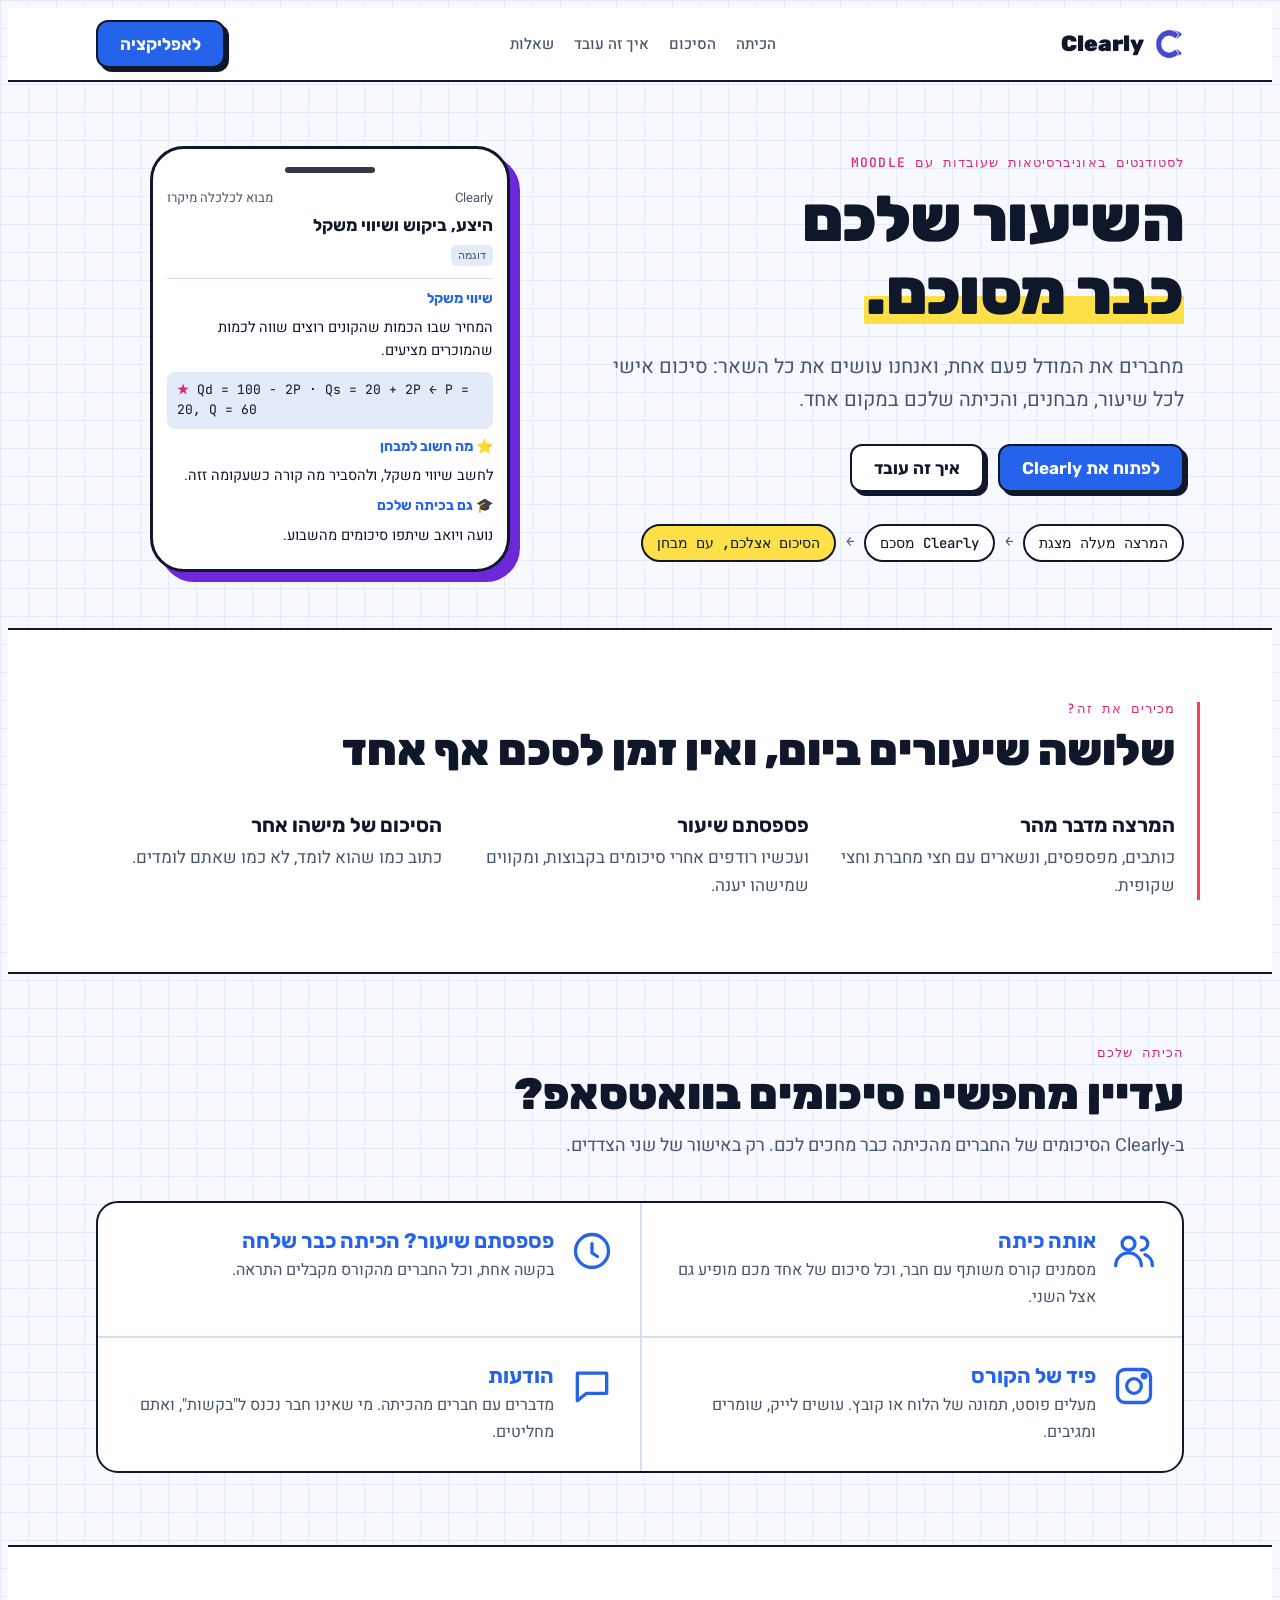
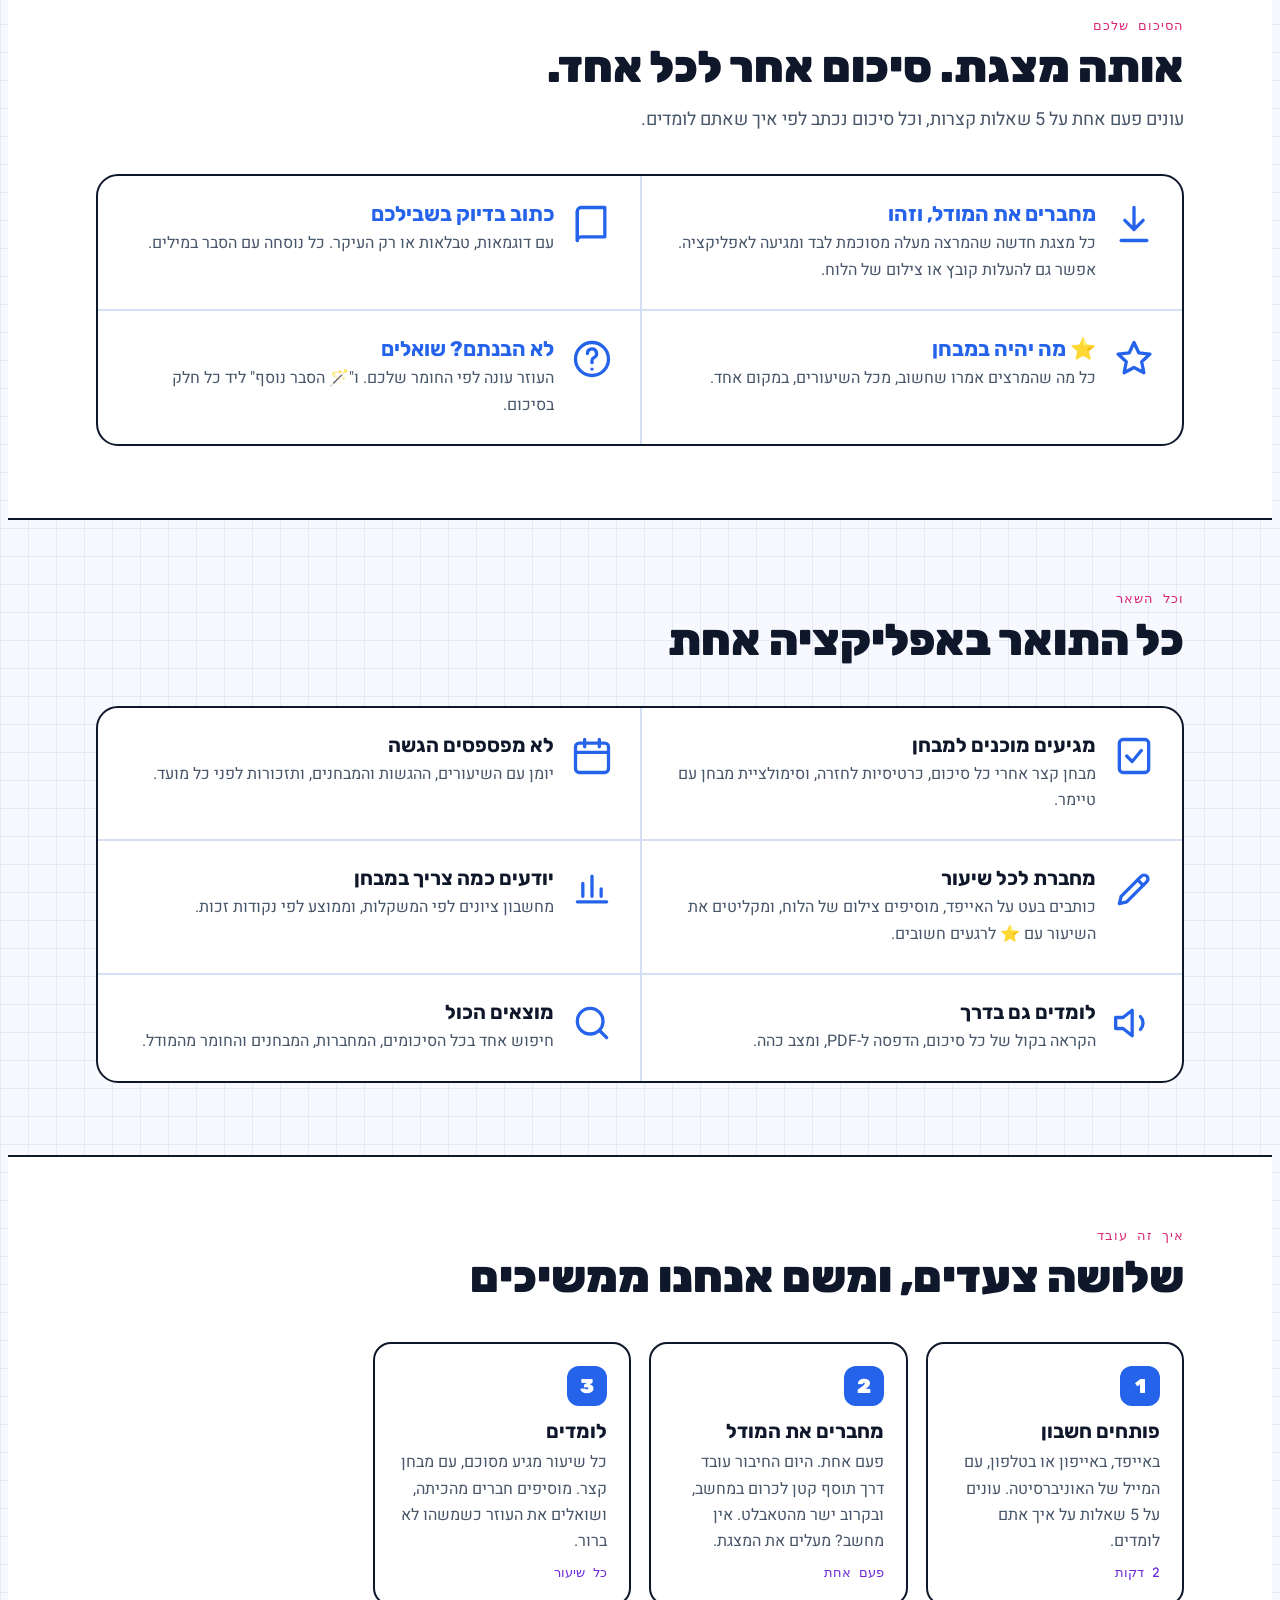
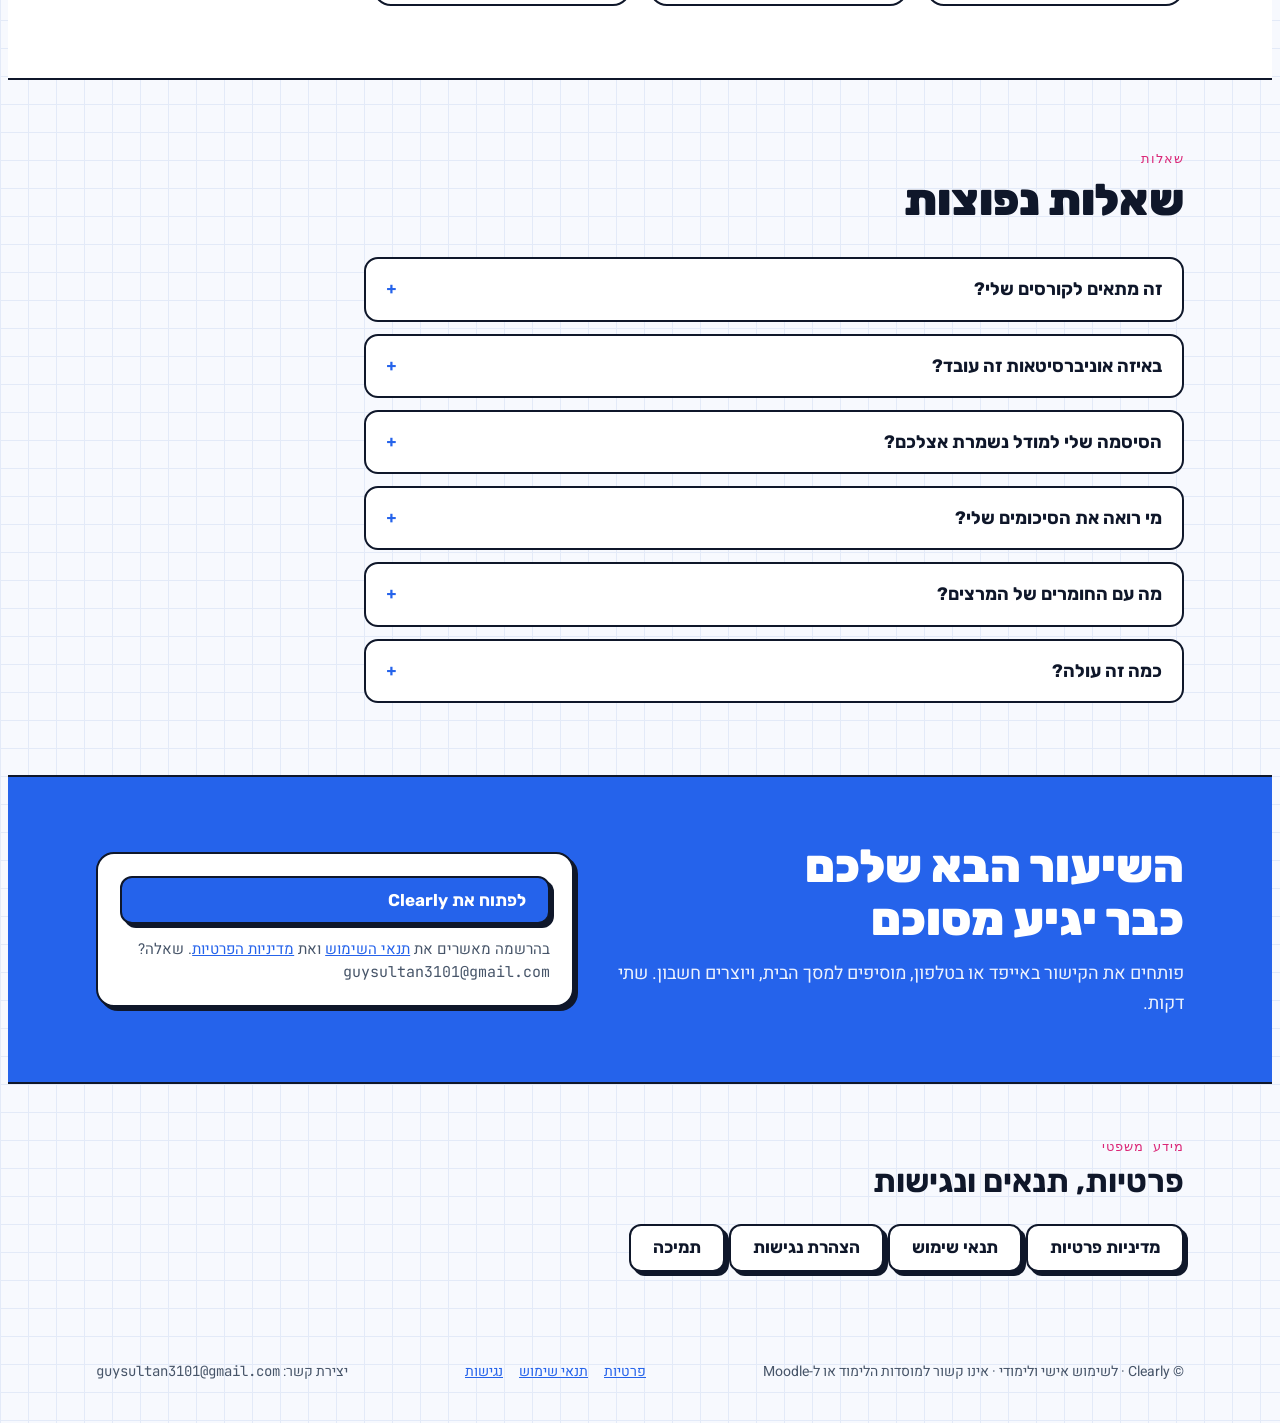
==== index.html @ 2c7444fc "Replace the old logo with the new Clearly mark in the app, welcome page and extension (v40) Co-Autho" ====
<!doctype html>
<html lang="he" dir="rtl">
<head>
  <meta charset="utf-8">
  <meta name="viewport" content="width=device-width, initial-scale=1, viewport-fit=cover">
  <title>Clearly</title>
  <meta name="description" content="סיכום לכל שיעור, דף נוסחאות ומבחן קצר. גרסת בדיקה.">
  <meta name="theme-color" content="#F7F9FE" media="(prefers-color-scheme: light)">
  <meta name="theme-color" content="#0B1120" media="(prefers-color-scheme: dark)">
  <link rel="manifest" href="manifest.webmanifest">
  <link rel="icon" href="favicon.ico" sizes="any">
  <link rel="icon" href="icons/favicon-32.png" type="image/png" sizes="32x32">
  <link rel="apple-touch-icon" href="icons/apple-touch-icon.png">
  <meta name="apple-mobile-web-app-capable" content="yes">
  <meta name="mobile-web-app-capable" content="yes">
  <meta name="apple-mobile-web-app-status-bar-style" content="default">
  <meta name="apple-mobile-web-app-title" content="Clearly">
  <link rel="preconnect" href="https://fonts.googleapis.com">
  <link rel="stylesheet" href="https://fonts.googleapis.com/css2?family=Rubik:wght@500;700;900&family=Heebo:wght@400;500;700&family=JetBrains+Mono:wght@500&display=swap">
  <link rel="stylesheet" href="styles.css">
  <script>
    // מי שנכנס ל-clearlyapp.io בפעם הראשונה (בדפדפן, לא מחובר) רואה קודם את דף ההיכרות.
    // מהאפליקציה המותקנת, אחרי התחברות, או מכפתור "לאפליקציה" (?app=1) – ישר לאפליקציה.
    try {
      var fromLanding = /[?&]app=1/.test(location.search);
      if (fromLanding) localStorage.setItem("clearly-app", "1");
      var installed = matchMedia("(display-mode: standalone)").matches || navigator.standalone;
      var known = localStorage.getItem("clearly-app") || localStorage.getItem("sikumon-auth") || localStorage.getItem("sikumon-prefs");
      if (!installed && !known && !location.hash) location.replace("welcome/");
    } catch (e) { /* בלי גישה לאחסון – נשארים באפליקציה */ }
  </script>
</head>
<body>
  <a class="skip-link" href="#" onclick="event.preventDefault(); document.getElementById('view').focus();">דילוג לתוכן</a>
  <div class="app">
    <aside class="side" aria-label="ניווט ראשי">
      <a class="brand" href="#home">
        <img src="icons/logo-mark.png" alt="" width="32" height="32">
        <span>Clearly</span>
      </a>
      <nav class="tabs" id="tabs"></nav>
      <p class="beta">גרסת בדיקה</p>
    </aside>
    <main id="view" tabindex="-1"></main>
  </div>
  <div class="toast" id="toast" role="status" aria-live="polite" hidden></div>
  <script type="module" src="app.js"></script>
</body>
</html>
---- styles.css ----
/* סיכומון AI – עיצוב: דף מחברת משובץ, כחול/סגול, מרקר צהוב. מותאם לאייפד קודם. */
:root {
  --bg: #F7F9FE; --paper: #FFFFFF; --grid: #E6ECF8; --ink: #0F172A; --ink-soft: #475569;
  --blue: #2563EB; --on-blue: #FFFFFF; --violet: #6D28D9; --marker: #FDE047; --pink: #DB2777;
  --red: #DC2626; --green: #16A34A; --line: #D5DEF2;
  --font-display: "Rubik", "Arial Hebrew", "Segoe UI", sans-serif;
  --font-body: "Heebo", "Arial Hebrew", "Segoe UI", sans-serif;
  --font-mono: "JetBrains Mono", ui-monospace, Consolas, monospace;
  --radius: 18px;
  --tabbar-h: 68px;
  color-scheme: light;
}
@media (prefers-color-scheme: dark) {
  :root {
    --bg: #0B1120; --paper: #121b30; --grid: #17223a; --ink: #E7ECF7; --ink-soft: #A3B0C8;
    --blue: #5B8DEF; --on-blue: #0B1120; --violet: #A78BFA; --marker: #FACC15; --pink: #F472B6;
    --red: #F87171; --green: #4ADE80; --line: #26324d; color-scheme: dark;
  }
}
* { box-sizing: border-box; }
html, body { height: 100%; }
body {
  margin: 0; background-color: var(--bg); color: var(--ink);
  background-image: linear-gradient(var(--grid) 1px, transparent 1px), linear-gradient(90deg, var(--grid) 1px, transparent 1px);
  background-size: 28px 28px; background-attachment: fixed;
  font: 400 17px/1.6 var(--font-body); -webkit-tap-highlight-color: transparent;
}
h1, h2, h3 { font-family: var(--font-display); line-height: 1.2; margin: 0; text-wrap: balance; }
p { margin: 0; }
a { color: var(--blue); }
button { font: inherit; color: inherit; }
:focus-visible { outline: 3px solid var(--blue); outline-offset: 3px; border-radius: 8px; }

/* מבנה: סרגל צד באייפד לרוחב, סרגל תחתון בטלפון/אייפד לאורך */
.app { display: grid; grid-template-columns: 240px 1fr; min-height: 100%; }
.side {
  position: sticky; top: 0; height: 100vh; height: 100dvh; background: var(--paper); border-left: 2px solid var(--ink);
  display: flex; flex-direction: column; gap: 24px;
  padding: calc(20px + env(safe-area-inset-top, 0px)) 16px calc(20px + env(safe-area-inset-bottom, 0px)) 16px;
}
.brand { display: flex; align-items: center; gap: 10px; text-decoration: none; color: var(--ink); font: 900 21px/1 var(--font-display); }
.brand svg, .brand img { width: 32px; height: 32px; }
.tabs { display: grid; gap: 6px; }
.tabs a {
  display: flex; align-items: center; gap: 12px; min-height: 48px; padding: 0 14px; border-radius: 12px;
  color: var(--ink-soft); text-decoration: none; font-weight: 700;
}
.tabs a svg { width: 24px; height: 24px; flex: none; }
.tabs a[aria-current="page"] { background: var(--blue); color: var(--on-blue); }
.tabs a.rec-tab { color: var(--red); }
.tabs a.rec-tab[aria-current="page"] { background: var(--red); color: #fff; }
.beta { margin-top: auto; font: 500 12px/1 var(--font-mono); color: var(--ink-soft); }
main {
  min-width: 0; outline: none;
  padding: calc(28px + env(safe-area-inset-top, 0px)) max(20px, env(safe-area-inset-right, 0px)) 48px max(20px, env(safe-area-inset-left, 0px));
}
.page { max-width: 900px; margin-inline: auto; display: grid; gap: 22px; }

@media (max-width: 820px) {
  .app { grid-template-columns: 1fr; }
  .side {
    position: fixed; inset: auto 0 0 0; height: auto; z-index: 20; border-left: 0; border-top: 2px solid var(--ink);
    padding: 6px max(8px, env(safe-area-inset-right, 0px)) calc(6px + env(safe-area-inset-bottom, 0px)) max(8px, env(safe-area-inset-left, 0px));
    flex-direction: row; gap: 0;
  }
  .brand, .beta { display: none; }
  .tabs { grid-auto-flow: column; grid-auto-columns: 1fr; width: 100%; gap: 2px; }
  .tabs a { flex-direction: column; justify-content: center; gap: 2px; min-height: 54px; padding: 4px; font-size: 12px; }
  main { padding-bottom: calc(var(--tabbar-h) + 32px + env(safe-area-inset-bottom, 0px)); }
}

/* רכיבים */
.card { background: var(--paper); border: 2px solid var(--ink); border-radius: var(--radius); padding: 22px; min-width: 0; }
.soft { background: var(--paper); border: 1.5px solid var(--line); border-radius: var(--radius); padding: 18px; min-width: 0; }
.eyebrow { font: 500 13px/1 var(--font-mono); letter-spacing: .06em; color: var(--pink); }
.muted { color: var(--ink-soft); }
.small { font-size: 14px; }
.row { display: flex; gap: 12px; flex-wrap: wrap; align-items: center; }
.grid2 { display: grid; grid-template-columns: repeat(2, minmax(0, 1fr)); gap: 16px; }
.grid3 { display: grid; grid-template-columns: repeat(3, minmax(0, 1fr)); gap: 16px; }
@media (max-width: 700px) { .grid2, .grid3 { grid-template-columns: 1fr; } }
.btn {
  display: inline-flex; align-items: center; justify-content: center; gap: 8px; min-height: 50px; padding: 0 22px;
  border: 2px solid var(--ink); border-radius: 14px; background: var(--blue); color: var(--on-blue);
  font: 700 17px/1 var(--font-display); cursor: pointer; text-decoration: none;
  box-shadow: 3px 3px 0 var(--ink); transition: transform .15s ease, box-shadow .15s ease;
}
.btn:active { transform: translate(2px, 2px); box-shadow: 1px 1px 0 var(--ink); }
.btn.ghost { background: var(--paper); color: var(--ink); }
.btn.danger { background: var(--red); color: #fff; }
.btn:disabled { opacity: .5; cursor: not-allowed; }
.btn svg { width: 20px; height: 20px; }
.chip { display: inline-flex; align-items: center; gap: 6px; padding: 4px 10px; border-radius: 999px; background: var(--grid); font: 500 13px/1.2 var(--font-mono); color: var(--ink-soft); }
.chip.demo { background: var(--marker); color: #0F172A; }
.chip.ok { background: color-mix(in srgb, var(--green) 18%, transparent); color: var(--green); }
.chip.warn { background: color-mix(in srgb, var(--red) 15%, transparent); color: var(--red); }
.mark { background: linear-gradient(transparent 55%, var(--marker) 55%, var(--marker) 92%, transparent 92%); color: inherit; }
.list { display: grid; gap: 10px; }
.item { display: flex; align-items: center; justify-content: space-between; gap: 12px; padding: 14px 16px; background: var(--paper); border: 1.5px solid var(--line); border-radius: 14px; text-decoration: none; color: var(--ink); min-height: 56px; }
.item:hover { border-color: var(--blue); }
.item .t { font-weight: 700; }

/* הקלטה */
.rec-stage { display: grid; justify-items: center; gap: 18px; text-align: center; padding-block: 12px; }
.clock { font: 500 clamp(44px, 9vw, 72px)/1 var(--font-mono); font-variant-numeric: tabular-nums; letter-spacing: .02em; }
.rec-btn {
  width: 148px; height: 148px; border-radius: 50%; border: 3px solid var(--ink); background: var(--red); color: #fff;
  display: grid; place-items: center; cursor: pointer; box-shadow: 5px 5px 0 var(--ink); font: 700 18px/1.2 var(--font-display);
}
.rec-btn.on { background: var(--paper); color: var(--red); animation: pulse 1.6s ease-in-out infinite; }
.rec-btn svg { width: 46px; height: 46px; }
@keyframes pulse { 0%,100% { box-shadow: 5px 5px 0 var(--ink), 0 0 0 0 color-mix(in srgb, var(--red) 45%, transparent); } 50% { box-shadow: 5px 5px 0 var(--ink), 0 0 0 16px transparent; } }
.meter { width: min(420px, 100%); height: 14px; border-radius: 999px; background: var(--grid); border: 1.5px solid var(--line); overflow: hidden; }
.meter i { display: block; height: 100%; width: 0; background: var(--green); transition: width .08s linear; }
.stats { display: grid; grid-template-columns: repeat(4, minmax(0, 1fr)); gap: 10px; width: 100%; }
@media (max-width: 560px) { .stats { grid-template-columns: repeat(2, minmax(0, 1fr)); } }
.stat { background: var(--paper); border: 1.5px solid var(--line); border-radius: 12px; padding: 10px; text-align: center; }
.stat b { display: block; font: 700 20px/1.2 var(--font-mono); font-variant-numeric: tabular-nums; direction: ltr; unicode-bidi: isolate; }
.clock { direction: ltr; unicode-bidi: isolate; }
.app.bare .side { display: none; }
.app.bare { grid-template-columns: 1fr; }
.stat span { font-size: 13px; color: var(--ink-soft); }
.notice { border-right: 4px solid var(--marker); background: var(--paper); padding: 12px 14px; border-radius: 10px; font-size: 15px; }
.notice.alert { border-right-color: var(--red); }
select, textarea,
input:not([type]), input[type="text"], input[type="email"], input[type="password"], input[type="search"],
input[type="url"], input[type="tel"], input[type="number"], input[type="date"], input[type="time"] {
  width: 100%; min-height: 48px; border: 2px solid var(--line); border-radius: 12px; padding: 10px 12px;
  background: var(--paper); color: var(--ink); font: 400 17px var(--font-body);
}
select:focus, input:focus, textarea:focus { border-color: var(--blue); outline: none; }
select:focus-visible, input:focus-visible, textarea:focus-visible { box-shadow: 0 0 0 3px color-mix(in srgb, var(--blue) 45%, transparent); }
label.field { display: grid; gap: 6px; font-weight: 700; }
audio { width: 100%; }

/* שאלון / מבחן */
.options { display: grid; gap: 10px; }
.opt {
  display: flex; gap: 12px; align-items: center; min-height: 54px; padding: 12px 16px; text-align: right; width: 100%;
  border: 2px solid var(--line); border-radius: 14px; background: var(--paper); cursor: pointer; font-size: 17px;
}
.opt[aria-pressed="true"] { border-color: var(--blue); background: color-mix(in srgb, var(--blue) 10%, var(--paper)); }
.opt.correct { border-color: var(--green); background: color-mix(in srgb, var(--green) 12%, var(--paper)); }
.opt.wrong { border-color: var(--red); background: color-mix(in srgb, var(--red) 10%, var(--paper)); }
.progress { height: 8px; background: var(--grid); border-radius: 999px; overflow: hidden; }
.progress i { display: block; height: 100%; background: var(--blue); }

/* סיכום */
.summary h2 { font-size: 22px; margin-top: 8px; }
.summary h3 { font-size: 18px; margin-top: 6px; }
.summary ol, .summary ul { margin: 0; padding-inline-start: 22px; display: grid; gap: 6px; }
.summary table { border-collapse: collapse; width: 100%; font-size: 15px; }
.summary th, .summary td { border: 1.5px solid var(--line); padding: 8px 10px; text-align: right; vertical-align: top; }
.tablewrap { overflow-x: auto; }
.formula { font-family: var(--font-mono); direction: ltr; text-align: left; background: var(--grid); padding: 10px 12px; border-radius: 10px; font-size: 15px; }
.star { color: var(--pink); }

.toast {
  position: fixed; inset-inline: 16px; bottom: calc(var(--tabbar-h) + 20px + env(safe-area-inset-bottom, 0px)); z-index: 50;
  margin-inline: auto; max-width: 480px; background: var(--ink); color: var(--bg); padding: 14px 18px; border-radius: 14px; font-weight: 500; text-align: center;
}
@media (min-width: 821px) { .toast { bottom: 24px; } }
@media (prefers-reduced-motion: reduce) { * { animation: none !important; transition: none !important; } }

/* תוספות: שורת שמירה, טיפים, צעדי בדיקה, התקנה, משוב */
.saved-line { font-weight: 700; color: var(--green); min-height: 1.6em; }
.tips, .steps { margin: 8px 0 0; padding-inline-start: 22px; display: grid; gap: 6px; }
.steps { margin-top: 10px; }
.install { display: flex; gap: 12px; align-items: flex-start; justify-content: space-between; }
button.link { background: none; border: 0; padding: 4px 8px; color: var(--blue); font-weight: 700; cursor: pointer; flex: none; min-height: 44px; }
fieldset.fs { margin: 0; display: grid; gap: 10px; }
fieldset.fs legend { float: right; width: 100%; font: 700 18px/1.3 var(--font-display); padding: 0; margin-bottom: 4px; }
a, button, .opt, .item { touch-action: manipulation; }
.btn:hover { filter: brightness(1.06); }
.opt:hover { border-color: var(--blue); }
select { background-color: var(--paper); color: var(--ink); }
details summary { cursor: pointer; min-height: 44px; display: flex; align-items: center; gap: 8px; }
bdi { unicode-bidi: isolate; }

/* ---------- מחברות ---------- */
.folders { display: grid; grid-template-columns: repeat(auto-fill, minmax(190px, 1fr)); gap: 14px; }
.folder {
  position: relative; display: grid; gap: 6px; align-content: start; min-height: 132px; padding: 18px 16px 16px;
  background: var(--paper); border: 2px solid var(--ink); border-radius: 6px 16px 16px 16px; color: var(--ink); text-decoration: none;
  box-shadow: 3px 3px 0 var(--fc, var(--ink)); cursor: pointer; text-align: right; font: inherit;
}
.folder::before { content: ""; position: absolute; top: -2px; right: -2px; width: 46%; height: 10px; background: var(--fc, var(--line)); border-radius: 6px 6px 0 0; transform: translateY(-8px); border: 2px solid var(--ink); border-bottom: 0; }
.folder svg { width: 30px; height: 30px; color: var(--fc, var(--ink-soft)); }
.folder b { font: 700 18px/1.25 var(--font-display); overflow-wrap: anywhere; }
.folder.add { border-style: dashed; box-shadow: none; color: var(--ink-soft); place-content: center; justify-items: center; }
.folder:hover { transform: translate(-1px, -1px); }
.chips { display: flex; gap: 6px; flex-wrap: wrap; justify-content: flex-end; }
.chip svg { width: 14px; height: 14px; }

/* דף שיעור */
.lesson-head { display: grid; gap: 4px; }
.title-input { border: 0 !important; border-bottom: 2px dashed var(--line) !important; border-radius: 0 !important; padding: 4px 0 !important; font: 900 clamp(24px, 4vw, 32px)/1.2 var(--font-display) !important; background: transparent !important; }
.title-input:focus { border-bottom-color: var(--blue) !important; }
.seg { display: inline-flex; border: 2px solid var(--ink); border-radius: 14px; overflow: hidden; background: var(--paper); }
.seg button { display: inline-flex; align-items: center; gap: 6px; min-height: 44px; padding: 0 14px; border: 0; background: none; cursor: pointer; font-weight: 700; }
.seg button svg { width: 18px; height: 18px; }
.seg button[aria-selected="true"] { background: var(--ink); color: var(--bg); }
.small-btn { min-height: 44px; padding: 0 14px; font-size: 15px; box-shadow: 2px 2px 0 var(--ink); }
.btn.live { background: var(--red); color: #fff; animation: pulse 1.6s ease-in-out infinite; }

.toolbar {
  position: sticky; top: calc(8px + env(safe-area-inset-top, 0px)); z-index: 15; display: flex; flex-wrap: wrap; gap: 6px; justify-content: center;
  padding: 6px; margin-bottom: 14px; background: var(--paper); border: 2px solid var(--ink); border-radius: 16px; box-shadow: 3px 3px 0 var(--ink);
}
.tgroup { display: flex; gap: 2px; align-items: center; padding: 0 4px; }
.tgroup + .tgroup { border-inline-start: 1.5px solid var(--line); }
.tool { width: 44px; height: 44px; display: grid; place-items: center; border: 0; border-radius: 10px; background: none; cursor: pointer; color: var(--ink); }
.tool svg { width: 22px; height: 22px; }
.tool[aria-pressed="true"] { background: var(--blue); color: var(--on-blue); }
.tool:disabled { opacity: .3; cursor: default; }
.tool.swatch i { width: 24px; height: 24px; border-radius: 50%; border: 2px solid var(--line); }
.tool.swatch[aria-pressed="true"] { background: var(--grid); }
.tool.swatch[aria-pressed="true"] i { border-color: var(--ink); box-shadow: 0 0 0 2px var(--paper), 0 0 0 4px var(--ink); }
.tool.size i { border-radius: 50%; background: currentColor; }

.sheets { display: grid; gap: 18px; }
.sheet {
  position: relative; width: 100%; aspect-ratio: 1000 / 1400; background-color: #fff; border: 1.5px solid var(--line); border-radius: 6px;
  box-shadow: 0 1px 0 var(--line), 0 6px 18px rgba(15, 23, 42, .06); overflow: hidden;
  -webkit-user-select: none; user-select: none; -webkit-touch-callout: none;
}
.sheet.bg-lines { background-image: linear-gradient(transparent calc(100% - 1px), #D5DEF2 0); background-size: 100% calc(100% / 40); background-position: 0 calc(100% / 40 * 2 - 1px); }
.sheet.bg-grid { background-image: linear-gradient(transparent calc(100% - 1px), #D5DEF2 0), linear-gradient(90deg, transparent calc(100% - 1px), #D5DEF2 0); background-size: 3.5% calc(100% / 40); }
.sheet img { position: absolute; top: 0; left: 0; width: 100%; height: auto; pointer-events: none; }
.sheet canvas { position: absolute; inset: 0; width: 100%; height: 100%; }
.sheet canvas.live { touch-action: none; cursor: crosshair; }
.pno { position: absolute; bottom: 8px; left: 12px; font: 500 12px/1 var(--font-mono); color: #94A3B8; pointer-events: none; }
.note-text { min-height: 320px; resize: none; font-size: 18px; line-height: 1.7; background-image: linear-gradient(transparent calc(1.7em - 1px), var(--grid) 0); background-size: 100% 1.7em; background-attachment: local; }
label.btn input[type=file] { display: none; }
@media (max-width: 600px) {
  .toolbar { flex-wrap: nowrap; justify-content: flex-start; overflow-x: auto; scrollbar-width: none; padding: 4px; gap: 0; }
  .toolbar::-webkit-scrollbar { display: none; }
  .tool { width: 40px; height: 40px; flex: none; }
  .tgroup { flex: none; padding: 0 2px; }
}
.page > * { min-width: 0; }
.toolbar { max-width: 100%; }
main:focus-visible { outline: none; }

/* ---------- סיכומים מיובאים, מבחנים, מסך מלא ---------- */
.md-body { display: grid; gap: 10px; line-height: 1.7; }
.md-body h2 { font-size: 21px; margin-top: 14px; padding-top: 12px; border-top: 1.5px dashed var(--line); }
.md-body h2:first-child { margin-top: 0; padding-top: 0; border-top: 0; }
.md-body h3 { font-size: 18px; margin-top: 6px; }
.md-body p, .md-body ul, .md-body ol { margin: 0; }
.md-body ul, .md-body ol { padding-inline-start: 22px; display: grid; gap: 4px; }
.md-body blockquote { margin: 0; padding: 10px 14px; border-right: 4px solid var(--marker); background: var(--grid); border-radius: 10px; font-size: 15px; }
.md-body table { border-collapse: collapse; width: 100%; font-size: 15px; }
.md-body th, .md-body td { border: 1.5px solid var(--line); padding: 8px 10px; text-align: right; vertical-align: top; }
.md-body th { background: var(--grid); }
.md-body code { font-family: var(--font-mono); font-size: .92em; background: var(--grid); padding: 1px 6px; border-radius: 6px; direction: ltr; unicode-bidi: isolate; }
.md-body pre { background: var(--grid); padding: 12px; border-radius: 10px; overflow-x: auto; margin: 0; }
.md-body pre code { background: none; padding: 0; direction: rtl; white-space: pre; }
.quiz-row { gap: 8px; }
.score { font: 700 18px/1 var(--font-mono); color: var(--ink-soft); }
.score.full { color: var(--green); }
.danger-text { color: var(--red) !important; }
button.link svg { width: 20px; height: 20px; }
.opt-edit { display: flex; align-items: center; gap: 10px; }
.opt-edit input[type=radio] { width: 22px; height: 22px; flex: none; accent-color: var(--green); }
.show-phone { display: none; }
#fullExit { display: none; }
body.focus .side, body.focus .lesson > a, body.focus .lesson-head, body.focus .lesson > .row, body.focus #lrecs, body.focus #ldel { display: none !important; }
body.focus .app { grid-template-columns: 1fr; }
body.focus main { padding: calc(8px + env(safe-area-inset-top, 0px)) max(8px, env(safe-area-inset-right, 0px)) 24px max(8px, env(safe-area-inset-left, 0px)); }
body.focus .page { max-width: none; gap: 10px; }
body.focus #fullExit { display: grid; background: var(--ink); color: var(--bg); }
@media (max-width: 820px) {
  .side .hide-phone { display: none; }
  .show-phone { display: grid; }
}
.chip.new { background: var(--pink); color: #fff; font-weight: 700; }
.msec { border-top: 1.5px dashed var(--line); padding-top: 8px; margin-top: 8px; }
.msec summary { min-height: 40px; }
.pair-cta { border: 2px dashed var(--blue); }

.pen-pad { height: 140px; border: 2px dashed var(--line); border-radius: 14px; background: var(--paper); touch-action: none; margin-top: 8px; }

/* ---------- מחברות בסגנון Notability ---------- */
.nb { display: grid; grid-template-columns: 250px 1fr; gap: 22px; max-width: 1200px; margin-inline: auto; align-items: start; }
.nb-side { position: sticky; top: calc(12px + env(safe-area-inset-top, 0px)); display: grid; gap: 4px; background: var(--paper); border: 1.5px solid var(--line); border-radius: 18px; padding: 12px; max-height: calc(100dvh - 40px); overflow-y: auto; }
.nb-search { display: flex; align-items: center; gap: 8px; background: var(--grid); border-radius: 12px; padding: 0 10px; margin-bottom: 6px; }
.nb-search svg { width: 18px; height: 18px; color: var(--ink-soft); flex: none; }
.nb-search input { border: 0 !important; background: transparent !important; min-height: 42px; padding: 0 !important; font-size: 16px; }
.nb-h { display: flex; justify-content: space-between; align-items: center; padding: 10px 8px 2px; font-size: 13px; color: var(--ink-soft); font-weight: 700; }
.nb-f { display: flex; align-items: center; gap: 10px; min-height: 44px; padding: 6px 10px; border-radius: 12px; color: var(--ink); text-decoration: none; }
.nb-f i { width: 12px; height: 12px; border-radius: 50%; flex: none; }
.nb-f span:not(.chip) { flex: 1; min-width: 0; overflow: hidden; text-overflow: ellipsis; white-space: nowrap; }
.nb-f b { font: 500 13px/1 var(--font-mono); color: var(--ink-soft); }
.nb-f:hover { background: var(--grid); }
.nb-f.on { background: color-mix(in srgb, var(--blue) 12%, var(--paper)); font-weight: 700; }
.nb-main { display: grid; gap: 18px; min-width: 0; }
.cards { display: grid; grid-template-columns: repeat(auto-fill, minmax(170px, 1fr)); gap: 18px; }
.ncard { display: grid; gap: 6px; text-decoration: none; color: var(--ink); min-width: 0; }
.ncard[hidden] { display: none; }
.ncard .thumb { position: relative; aspect-ratio: 1000 / 1400; background: #fff; border: 1.5px solid var(--line); border-radius: 14px; overflow: hidden; box-shadow: 0 4px 14px rgba(15,23,42,.08); }
.ncard .thumb img { width: 100%; height: 100%; object-fit: cover; object-position: top; display: block; }
.ncard .thumb .snip { display: block; padding: 10px; font-size: 11px; line-height: 1.5; color: #475569; overflow: hidden; height: 100%; }
.ncard .rec-dot { position: absolute; top: 8px; left: 8px; width: 26px; height: 26px; border-radius: 50%; background: var(--red); color: #fff; display: grid; place-items: center; }
.ncard .rec-dot svg { width: 15px; height: 15px; }
.ncard b { font-size: 15px; overflow: hidden; text-overflow: ellipsis; white-space: nowrap; }
.ncard:hover .thumb { border-color: var(--blue); }
@media (max-width: 820px) {
  .nb { grid-template-columns: 1fr; gap: 14px; }
  .nb-side { position: static; display: flex; overflow-x: auto; max-height: none; padding: 8px; gap: 6px; scrollbar-width: none; }
  .nb-side::-webkit-scrollbar { display: none; }
  .nb-search { min-width: 150px; margin: 0; }
  .nb-h { display: none; }
  .nb-f { flex: none; border: 1.5px solid var(--line); }
  .cards { grid-template-columns: repeat(auto-fill, minmax(140px, 1fr)); gap: 14px; }
}

/* ---------- מחיקה ומערכת שעות ---------- */
.ncard { position: relative; }
.card-del, .folder-del { display: none; }
.nb.editing .card-del { display: grid; position: absolute; top: -8px; right: -8px; z-index: 2; width: 34px; height: 34px; border-radius: 50%; border: 2px solid #fff; background: var(--red); color: #fff; place-items: center; cursor: pointer; box-shadow: 0 2px 8px rgba(0,0,0,.2); }
.nb.editing .card-del svg { width: 17px; height: 17px; }
.nb.editing .ncard .thumb { animation: wiggle .3s ease-in-out infinite alternate; }
@keyframes wiggle { from { transform: rotate(-.6deg); } to { transform: rotate(.6deg); } }
.nb.editing .folder-del { display: grid; place-items: center; width: 32px; height: 32px; border: 0; border-radius: 8px; background: color-mix(in srgb, var(--red) 12%, transparent); color: var(--red); cursor: pointer; flex: none; }
.nb.editing .folder-del svg { width: 16px; height: 16px; }
.nb.editing .nb-f b { display: none; }
.rec-row { display: flex; gap: 8px; align-items: center; }
.rec-row .item { flex: 1; min-width: 0; }
.del-rec { color: var(--red); }
.tt-row { display: flex; flex-wrap: wrap; gap: 8px; align-items: center; background: var(--paper); border: 1.5px solid var(--line); border-radius: 14px; padding: 10px; }
.tt-row select, .tt-row input { width: auto; min-height: 44px; }
.tt-row .tt-course { flex: 1; min-width: 160px; }
.tt-row input[type=time] { direction: ltr; }
.tt-del { color: var(--red); }
button.tt-del, button.del-rec { color: var(--red); }

/* ---------- מבחנים, כוכבים ורילס ---------- */
.cd { display: inline-flex; align-items: center; gap: 4px; padding: 4px 10px; border-radius: 999px; font-size: 13px; font-weight: 700; background: var(--grid); color: var(--ink-soft); white-space: nowrap; }
.cd.warm { background: color-mix(in srgb, var(--marker) 55%, transparent); color: #713f12; }
.cd.hot { background: var(--red); color: #fff; }
.cd-row { display: flex; gap: 6px; flex-wrap: wrap; margin-top: 6px; text-decoration: none; }
.star-btn { background: var(--marker); color: #0F172A; font-size: 19px; min-height: 56px; padding: 0 28px; }
.star-card { background: color-mix(in srgb, var(--marker) 35%, var(--paper)); text-decoration: none; color: inherit; }
.grid2 > a.card { text-decoration: none; color: inherit; display: grid; gap: 4px; }
.focus-c { display: grid; gap: 10px; }
.focus-s ul { margin: 6px 0 0; padding-inline-start: 22px; display: grid; gap: 6px; }
.pe-row { display: flex; gap: 8px; align-items: center; }
.pe-row .item { flex: 1; min-width: 0; }
.pe-done { width: 34px; height: 34px; flex: none; border-radius: 10px; border: 2px solid var(--line); background: var(--paper); color: #fff; font-weight: 900; cursor: pointer; }
.pe-done.on { background: var(--green); border-color: var(--green); }
.modal { position: fixed; inset: 0; z-index: 100; background: rgba(15,23,42,.55); display: grid; place-items: center; padding: 20px; }
.modal .card { max-width: 440px; display: grid; gap: 12px; }
.reels { height: calc(100dvh - 60px); overflow-y: auto; scroll-snap-type: y mandatory; margin: -28px -20px -48px; }
.reel { height: calc(100dvh - 60px); scroll-snap-align: start; display: grid; place-items: center; padding: 20px; background: linear-gradient(160deg, #1e1b4b, #0f172a 60%, #312e81); color: #fff; }
.reel-card { max-width: 460px; width: 100%; display: grid; gap: 14px; text-align: center; }
.reel-card h2 { font-size: 30px; }
.reel-card .muted, .reel-card .eyebrow { color: #c7d2fe; }
.bars { display: flex; gap: 4px; justify-content: center; align-items: end; height: 70px; }
.bars i { width: 8px; height: 20%; border-radius: 4px; background: #a5b4fc; }
.reel.playing .bars i { animation: bar 0.9s ease-in-out infinite alternate; }
.reel.playing .bars i:nth-child(3n) { animation-delay: .2s; } .reel.playing .bars i:nth-child(4n) { animation-delay: .45s; } .reel.playing .bars i:nth-child(5n) { animation-delay: .7s; }
@keyframes bar { from { height: 15%; } to { height: 100%; } }
.reel-prog { height: 6px; background: rgba(255,255,255,.2); border-radius: 999px; overflow: hidden; }
.reel-prog i { display: block; height: 100%; width: 0; background: var(--marker); }
@media (max-width: 820px) { .reels, .reel { height: calc(100dvh - var(--tabbar-h) - 20px); } }

/* ---------- הגשה 2: כלים, מסך מפוצל, כרטיסיות, התקדמות ---------- */
label.tool { cursor: pointer; }
.sel-del { color: var(--red) !important; background: color-mix(in srgb, var(--red) 12%, transparent) !important; }
body.split main { padding-inline-end: calc(42vw + 24px); }
.split-pane { position: fixed; z-index: 30; inset-block: 0; inset-inline-end: 0; width: 42vw; background: var(--paper); border-inline-start: 2px solid var(--ink); padding: calc(12px + env(safe-area-inset-top, 0px)) 14px 20px; overflow-y: auto; display: grid; align-content: start; gap: 12px; }
@media (max-width: 820px) {
  body.split main { padding-inline-end: 20px; padding-bottom: 52vh; }
  .split-pane { inset: auto 0 calc(var(--tabbar-h) + env(safe-area-inset-bottom, 0px)) 0; width: auto; height: 46vh; border-inline-start: 0; border-top: 2px solid var(--ink); }
}
.chips-row { display: flex; gap: 8px; overflow-x: auto; scrollbar-width: none; padding-bottom: 2px; }
.chip-btn { flex: none; padding: 8px 14px; border-radius: 999px; border: 1.5px solid var(--line); background: var(--paper); color: var(--ink); text-decoration: none; font-weight: 700; font-size: 14px; }
.chip-btn.on { background: var(--ink); color: var(--bg); border-color: var(--ink); }
.flash { min-height: 300px; width: 100%; display: grid; place-items: center; gap: 14px; padding: 28px; text-align: center; border: 2px solid var(--ink); border-radius: 22px; background: var(--paper); box-shadow: 5px 5px 0 var(--ink); cursor: pointer; font: 700 clamp(22px, 3.5vw, 30px)/1.4 var(--font-display); color: var(--ink); }
.flash .fb { font: 500 19px/1.6 var(--font-body); color: var(--ink); border-top: 2px dashed var(--line); padding-top: 14px; }
.flash.flipped { background: color-mix(in srgb, var(--marker) 22%, var(--paper)); }
.streak { font-size: .55em; vertical-align: middle; background: color-mix(in srgb, #f97316 18%, transparent); color: #c2410c; padding: 4px 10px; border-radius: 999px; }
.prog-row { display: flex; justify-content: space-between; align-items: center; gap: 14px; flex-wrap: wrap; }
.prog-side { display: flex; align-items: center; gap: 12px; }
.spark { width: 180px; height: 48px; }
[hidden] { display: none !important; }

/* ---------- AI, יומן והודעות ---------- */
.chat { display: grid; gap: 12px; }
.chat-log { display: grid; gap: 10px; }
.bubble { padding: 12px 14px; border-radius: 16px; max-width: 92%; line-height: 1.65; }
.bubble.me { justify-self: start; background: var(--blue); color: var(--on-blue); border-bottom-right-radius: 4px; white-space: pre-wrap; }
.bubble.bot { justify-self: end; background: var(--grid); border-bottom-left-radius: 4px; }
.bubble.bot p, .bubble.bot ul, .bubble.bot ol { margin: 0 0 6px; } .bubble.bot ul, .bubble.bot ol { padding-inline-start: 20px; } .bubble.bot h4 { margin: 4px 0; font-size: 16px; }
.bubble .err { color: var(--red); }
.typing { color: var(--ink-soft); animation: pulse-t 1s ease-in-out infinite alternate; } @keyframes pulse-t { from { opacity: .4; } to { opacity: 1; } }
.chat-form { display: flex; gap: 8px; align-items: flex-end; } .chat-form textarea { flex: 1; min-height: 52px; resize: none; }
.explain-btn { font: 600 13px var(--font-body); border: 1.5px solid var(--line); background: var(--paper); color: var(--violet); border-radius: 999px; padding: 3px 10px; cursor: pointer; vertical-align: middle; }
.sel-bar { position: fixed; z-index: 60; inset-inline: 0; bottom: calc(var(--tabbar-h) + 18px + env(safe-area-inset-bottom, 0px)); margin-inline: auto; width: max-content; display: flex; gap: 8px; padding: 8px; background: var(--paper); border: 2px solid var(--ink); border-radius: 16px; box-shadow: 4px 4px 0 var(--ink); }
@media (min-width: 821px) { .sel-bar { bottom: 24px; } }
.bell { position: relative; }
.bell-n { position: absolute; top: 2px; left: 2px; min-width: 18px; height: 18px; padding: 0 4px; border-radius: 999px; background: var(--red); color: #fff; font: 700 11px/18px var(--font-body); text-align: center; }
.msg.unread { border-color: var(--blue); background: color-mix(in srgb, var(--blue) 6%, var(--paper)); }
.msg.unread .t::after { content: " ●"; color: var(--blue); }
.micon { font-size: 22px; flex: none; }
.legend { display: flex; gap: 14px; flex-wrap: wrap; font-size: 14px; color: var(--ink-soft); }
.legend span { display: inline-flex; align-items: center; gap: 6px; }
.ev.lesson { --c: #86EFAC; --t: #14532d; } .ev.deadline { --c: #FB923C; --t: #fff; } .ev.exam { --c: #EF4444; --t: #fff; }
i.ev { display: inline-block; width: 12px; height: 12px; border-radius: 4px; background: var(--c); }
.cal { display: grid; grid-template-columns: repeat(7, minmax(0, 1fr)); gap: 4px; }
.cal-h { text-align: center; font-weight: 700; color: var(--ink-soft); font-size: 13px; padding: 4px 0; }
.cal-d { min-height: 104px; display: flex; flex-direction: column; gap: 3px; align-items: stretch; padding: 5px; background: var(--paper); border: 1.5px solid var(--line); border-radius: 10px; cursor: pointer; text-align: right; font: inherit; color: var(--ink); min-width: 0; }
.cal-d .n { font: 700 13px var(--font-mono); }
.cal-d.out { opacity: .45; }
.cal-d.today { border-color: var(--blue); box-shadow: inset 0 0 0 1.5px var(--blue); } .cal-d.today .n { color: var(--blue); }
.cal-d.sel { background: color-mix(in srgb, var(--blue) 8%, var(--paper)); }
.cal-d .evs { display: grid; gap: 2px; min-width: 0; }
.cal-d span.ev { display: block; background: var(--c); color: var(--t); border-radius: 5px; padding: 1px 5px; font-size: 11px; line-height: 1.5; overflow: hidden; text-overflow: ellipsis; white-space: nowrap; }
.cal-d span.ev.done { opacity: .5; text-decoration: line-through; }
.cal-d .more { font-size: 11px; color: var(--ink-soft); }
.cal-d .dots { display: none; gap: 3px; flex-wrap: wrap; } .cal-d .dots i.ev { width: 7px; height: 7px; border-radius: 50%; }
@media (max-width: 700px) {
  .cal-d { min-height: 54px; align-items: center; } .cal-d .evs { display: none; } .cal-d .dots { display: flex; justify-content: center; }
}

/* ---------- כלים: הקראה, סימולציה, ציונים, חיפוש, שאלות ---------- */
.reader { gap: 8px; }
.md-body .reading { background: color-mix(in srgb, var(--marker) 40%, transparent); border-radius: 8px; box-shadow: 0 0 0 6px color-mix(in srgb, var(--marker) 40%, transparent); }
.sim-clock { font: 700 20px var(--font-mono); } .sim-clock.hot { color: var(--red); }
.sim-nav { display: flex; flex-wrap: wrap; gap: 6px; }
.sim-dot { width: 38px; height: 38px; border-radius: 10px; border: 1.5px solid var(--line); background: var(--paper); font: 700 14px var(--font-mono); cursor: pointer; color: var(--ink); }
.sim-dot.done { background: color-mix(in srgb, var(--blue) 15%, var(--paper)); border-color: var(--blue); }
.sim-dot.cur { outline: 2px solid var(--ink); }
.gr-row { display: flex; gap: 6px; align-items: center; margin-top: 6px; flex-wrap: wrap; }
.gr-row input { width: auto; min-height: 44px; } .gr-row .gr-n { flex: 1; min-width: 140px; } .gr-row .gr-w, .gr-row .gr-g { width: 110px; }
.gr-card label input { min-height: 38px; padding: 4px 8px; display: inline-block; }
mark { background: var(--marker); color: #0F172A; border-radius: 3px; padding: 0 2px; }
.tq.done b { text-decoration: line-through; opacity: .6; }
.tq-ans { margin-top: 8px; min-height: 60px; }
/* הדפסה / PDF: רק הסיכום, נקי וצפוף */
@media print {
  .side, .tabs, .reader, #chat, .explain-btn, .sel-bar, .toast, .page > a.small, .btn, .row .chip { display: none !important; }
  .app { display: block !important; } main { padding: 0 !important; } body { background: #fff !important; }
  .md-body { border: 0 !important; box-shadow: none !important; padding: 0 !important; font-size: 12px; line-height: 1.45; column-count: 2; column-gap: 22px; }
  .md-body h2 { break-after: avoid; font-size: 15px; } .md-body table { break-inside: avoid; font-size: 11px; }
  h1 { font-size: 20px !important; }
}

/* ---------- פודקאסטים ---------- */
.pod { display: flex; align-items: center; gap: 12px; padding: 12px 14px; background: color-mix(in srgb, var(--violet) 8%, var(--paper)); border: 1.5px solid color-mix(in srgb, var(--violet) 35%, var(--line)); border-radius: 14px; }
.pod-play { width: 46px; height: 46px; flex: none; border-radius: 50%; border: 0; background: var(--violet); color: #fff; font-size: 18px; cursor: pointer; }
.pod-strip { display: grid; gap: 8px; }
.pod-bar { position: fixed; z-index: 70; inset-inline: 12px; bottom: calc(var(--tabbar-h) + 14px + env(safe-area-inset-bottom, 0px)); display: flex; align-items: center; gap: 8px; padding: 8px 12px; background: var(--paper); border: 2px solid var(--violet); border-radius: 16px; box-shadow: 0 8px 24px rgba(0,0,0,.18); }
.pod-bar .t { font-weight: 700; font-size: 14px; white-space: nowrap; overflow: hidden; text-overflow: ellipsis; max-width: 30%; }
.pod-bar audio { flex: 1; min-width: 0; height: 40px; }
.pod-bar select { width: auto; min-height: 36px; padding: 2px 6px; }
@media (min-width: 821px) { .pod-bar { bottom: 18px; inset-inline-start: 264px; } }
.pod-script { display: grid; gap: 6px; margin-top: 8px; font-size: 15px; }

.brief-card { max-width: 520px !important; max-height: 85dvh; overflow-y: auto; }
.brief-card .md-body { border: 0; padding: 0; }
.pod-chip { background: color-mix(in srgb, var(--violet) 15%, transparent); color: var(--violet); cursor: pointer; font-weight: 700; }
.page .grid2:has(> a.card + a.card + a.card) { grid-template-columns: repeat(3, minmax(0, 1fr)); }
@media (max-width: 700px) { .page .grid2:has(> a.card + a.card + a.card) { grid-template-columns: 1fr; } }

/* ---------- חברים (עיצוב לדוגמה) ---------- */
.snav { display: flex; gap: 6px; overflow-x: auto; padding-bottom: 2px; scrollbar-width: none; }
.snav a { flex: none; padding: 8px 14px; border-radius: 999px; border: 1.5px solid var(--line); background: var(--paper); color: var(--ink); text-decoration: none; font-weight: 600; font-size: 15px; }
.snav a[aria-current] { background: var(--ink); color: var(--paper); border-color: var(--ink); }
.av { width: 40px; height: 40px; flex: none; border-radius: 50%; display: grid; place-items: center; color: #fff; font: 700 17px/1 var(--font-display); }
.av.big { width: 64px; height: 64px; font-size: 26px; box-shadow: 0 0 0 3px var(--paper), 0 0 0 5px var(--pink); }
.stories { display: flex; gap: 14px; overflow-x: auto; padding: 6px 2px; }
.story { display: grid; justify-items: center; gap: 4px; width: 84px; flex: none; text-align: center; color: var(--ink); text-decoration: none; line-height: 1.25; }
.feed { display: grid; gap: 14px; }
.post { background: var(--paper); border: 1.5px solid var(--line); border-radius: var(--radius); padding: 16px; display: grid; gap: 8px; min-width: 0; }
.post.sponsored { border-style: dashed; }
.post-h { display: flex; gap: 10px; align-items: center; }
.post-h a { color: inherit; }
.post h3 { font-size: 18px; }
.post-a { display: flex; flex-wrap: wrap; gap: 4px; border-top: 1px solid var(--line); padding-top: 8px; }
.post-a button { border: 0; background: none; padding: 8px 10px; min-height: 40px; border-radius: 10px; cursor: pointer; font-size: 15px; }
.post-a button:hover { background: var(--grid); }
.post-c { display: grid; gap: 6px; }
.bday { display: flex; flex-wrap: wrap; align-items: center; justify-content: space-between; gap: 10px; padding: 12px 16px; border-radius: 14px; background: color-mix(in srgb, var(--marker) 35%, var(--paper)); border: 1.5px solid var(--marker); }
.vis { border: 1.5px solid var(--line); border-radius: 12px; padding: 8px 12px; display: grid; gap: 6px; margin: 0; }
.vis label { display: flex; align-items: center; gap: 8px; }
.vis input { width: auto; }
.prof { display: grid; gap: 12px; }
.modal .card { max-height: 88dvh; overflow-y: auto; }

/* ---------- v20: חזרה, עוזר AI, הגדרות, הודעות ---------- */
.back-btn { justify-self: start; display: inline-flex; align-items: center; gap: 4px; min-height: 36px; padding: 4px 12px; border: 1.5px solid var(--line); border-radius: 999px; background: var(--paper); color: var(--ink); font-size: 14px; font-weight: 600; cursor: pointer; }
.back-btn:hover { border-color: var(--blue); }
.ai-fab { position: fixed; z-index: 60; inset-inline-start: 16px; bottom: calc(var(--tabbar-h) + 16px + env(safe-area-inset-bottom, 0px)); width: 56px; height: 56px; border-radius: 50%; border: 2px solid var(--ink); background: var(--violet); color: #fff; font-size: 26px; box-shadow: 3px 3px 0 var(--ink); cursor: pointer; }
@media (min-width: 821px) { .ai-fab { bottom: 24px; inset-inline-start: auto; inset-inline-end: 24px; } }
body:has(.pod-bar) .ai-fab { bottom: calc(var(--tabbar-h) + 90px + env(safe-area-inset-bottom, 0px)); }
.ai-panel { position: fixed; z-index: 90; inset-inline: 12px; bottom: calc(var(--tabbar-h) + 12px + env(safe-area-inset-bottom, 0px)); max-height: 70dvh; display: grid; grid-template-rows: auto auto 1fr auto auto; gap: 8px; padding: 14px; background: var(--paper); border: 2px solid var(--violet); border-radius: 18px; box-shadow: 0 12px 32px rgba(0,0,0,.25); }
@media (min-width: 821px) { .ai-panel { inset-inline: auto 24px; width: 420px; bottom: 90px; } }
.ai-panel .chat-log { overflow-y: auto; min-height: 60px; display: grid; gap: 8px; align-content: start; }
.settings .set { display: grid; gap: 10px; scroll-margin-top: 16px; }
.settings .set h2 { font-size: 21px; }
.settings .set h3 { font-size: 17px; margin-top: 6px; }
.set-row { display: flex; align-items: center; justify-content: space-between; gap: 12px; padding: 8px 0; border-bottom: 1px solid var(--line); }
.set-row:last-of-type { border-bottom: 0; }
.switch { appearance: none; -webkit-appearance: none; width: 48px !important; height: 28px; flex: none; border-radius: 999px; background: var(--line); position: relative; cursor: pointer; transition: background .15s; padding: 0; border: 0; }
.switch::after { content: ""; position: absolute; top: 3px; inset-inline-start: 3px; width: 22px; height: 22px; border-radius: 50%; background: #fff; transition: inset-inline-start .15s; box-shadow: 0 1px 3px rgba(0,0,0,.3); }
.switch:checked { background: var(--green); }
.switch:checked::after { inset-inline-start: 23px; }
.btn.danger { background: var(--red); border-color: var(--red); color: #fff; }
.dm-log { display: grid; gap: 8px; align-content: start; min-height: 200px; max-height: 55dvh; overflow-y: auto; padding: 8px; background: var(--paper); border: 1.5px solid var(--line); border-radius: var(--radius); }
.calm *, .calm *::before, .calm *::after { animation: none !important; transition: none !important; scroll-behavior: auto !important; }
:root[data-theme="dark"] {
  --bg: #0B1120; --paper: #121b30; --grid: #17223a; --ink: #E7ECF7; --ink-soft: #A3B0C8;
  --blue: #5B8DEF; --on-blue: #0B1120; --violet: #A78BFA; --marker: #FACC15; --pink: #F472B6;
  --red: #F87171; --green: #4ADE80; --line: #26324d; color-scheme: dark;
}
@media (prefers-color-scheme: dark) {
  :root[data-theme="light"] {
    --bg: #F7F9FE; --paper: #FFFFFF; --grid: #E6ECF8; --ink: #0F172A; --ink-soft: #475569;
    --blue: #2563EB; --on-blue: #FFFFFF; --violet: #6D28D9; --marker: #FDE047; --pink: #DB2777;
    --red: #DC2626; --green: #16A34A; --line: #D5DEF2; color-scheme: light;
  }
}

/* ---------- v21: כרטיסי "ה-AI שלי" ---------- */
.ai-card { display: grid; gap: 8px; padding: 14px; border: 1.5px solid var(--line); border-radius: 14px; background: var(--bg); }
.ai-card.cur { border-color: var(--green); box-shadow: inset 0 0 0 1px var(--green); }
.ai-card h3 { font-size: 17px; margin: 0; }
.ai-card { min-width: 0; overflow-wrap: anywhere; }
.ai-card .row { min-width: 0; }
.ai-card select { min-width: 0; width: 100%; flex: 1 1 100%; }
.ai-card input { min-width: 0 !important; }
.ai-card ol { padding-inline-start: 20px; margin: 0; }

/* ---------- v22: מספרים על הלשוניות ---------- */
#tabs a { position: relative; }
.tab-n, .dm-n { position: absolute; top: 4px; inset-inline-end: 6px; min-width: 18px; height: 18px; padding: 0 5px; border-radius: 999px; background: var(--red); color: #fff; font: 700 11px/18px var(--font-body); text-align: center; }
.tool .dm-n { top: 2px; inset-inline-end: 2px; }

/* ---------- v24: מחברת – הגדלה, סוג דף, עריכת תמונה ---------- */
.sheets-wrap { overflow-x: auto; }
.paper-sel { width: auto; min-height: 40px; padding: 4px 8px; font-size: 14px; }
.zoom-val { min-width: 44px; text-align: center; font-family: var(--font-mono); }
.img-edit { position: absolute; top: 8px; right: 8px; z-index: 3; border: 1.5px solid var(--ink); border-radius: 999px; background: var(--paper); color: var(--ink); font: 600 13px/1 var(--font-body); padding: 6px 10px; cursor: pointer; }
.img-card { max-width: 560px !important; max-height: 90dvh; overflow-y: auto; }
.ie-stage { position: relative; background: var(--grid); border-radius: 12px; padding: 8px; touch-action: none; cursor: crosshair; user-select: none; }
.ie-stage img { display: block; max-width: 100%; max-height: 42dvh; margin: 0 auto; pointer-events: none; }
.ie-crop { position: absolute; border: 2px dashed var(--blue); background: rgba(37, 99, 235, .12); pointer-events: none; }

/* ---------- v24: פוסטים עם תמונות וקבצים, דיווח ---------- */
.post-body { white-space: pre-wrap; }
.post-imgs { display: grid; gap: 4px; border-radius: 14px; overflow: hidden; }
.post-imgs.n2, .post-imgs.n4 { grid-template-columns: 1fr 1fr; }
.post-imgs.n3 { grid-template-columns: 2fr 1fr; }
.post-imgs img { width: 100%; height: 100%; max-height: 420px; object-fit: cover; display: block; background: var(--grid); }
.post-imgs.n1 img { max-height: 520px; object-fit: contain; }
.post-file { display: flex; align-items: center; gap: 8px; padding: 10px 12px; border: 1.5px solid var(--line); border-radius: 12px; color: var(--ink); text-decoration: none; }
.post-file span:first-of-type { flex: 1; min-width: 0; overflow: hidden; text-overflow: ellipsis; white-space: nowrap; }
.pb-prev { display: flex; flex-wrap: wrap; gap: 6px; }
.pb-chip { display: inline-flex; align-items: center; gap: 6px; padding: 4px 10px; border-radius: 999px; background: var(--grid); font-size: 13px; max-width: 100%; }
.cmt { display: flex; justify-content: space-between; gap: 8px; align-items: flex-start; font-size: 16px; line-height: 1.45; }
/* שורת תגובה כמו באינסטגרם/פייסבוק: שדה רחב ומעוגל, כפתור שליחה בולט */
.cmt-form { display: flex; gap: 8px; align-items: center; margin-top: 4px; }
.cmt-form input { flex: 1; min-height: 52px !important; border-radius: 26px !important; padding: 12px 18px !important; font-size: 17px !important; }
.cmt-form .btn { min-height: 52px; border-radius: 26px; padding: 0 22px; }
/* הוספת חבר/ה: שדה גדול וברור */
.fr-form { display: flex; gap: 10px; align-items: stretch; flex-wrap: wrap; }
.fr-form input { flex: 1 1 260px; min-height: 58px !important; font-size: 19px !important; padding: 12px 18px !important; border-radius: 14px !important; }
.fr-form .btn { min-height: 58px; font-size: 18px; padding: 0 26px; }
.msg-rep { margin-inline-start: 8px; opacity: .55; font-size: 12px; }
.msg-rep:hover { opacity: 1; }

/* נגישות: קישור "דילוג לתוכן" שמופיע רק כשמגיעים אליו במקלדת */
.skip-link { position: fixed; top: 8px; inset-inline-start: 8px; z-index: 999; padding: 10px 16px; border-radius: 10px; background: var(--ink); color: var(--paper); font-weight: 700; transform: translateY(-200%); }
.skip-link:focus { transform: none; }

/* ---------- v25: תמלול וסיכום של הקלטות ---------- */
.tr-card { display: grid; gap: 10px; }
.transcript { margin-top: 10px; max-height: 60dvh; overflow-y: auto; line-height: 1.8; font-size: 16px; white-space: normal; }
.transcript .ts { display: inline-block; margin-inline-end: 6px; padding: 0 6px; border-radius: 6px; background: var(--grid); font: 600 12px/1.6 var(--font-mono); color: var(--blue); direction: ltr; }
.lrec { gap: 10px; }

/* ---------- הגשת עבודות ---------- */
.as-list { display: grid; gap: 12px; margin-top: 10px; }
.as-card { display: grid; gap: 10px; padding: 16px; border: 2px solid var(--line); border-radius: 16px; background: var(--paper); }
.as-card.submitted { opacity: .75; }
.as-name { font-size: 18px; }
.as-status { display: flex; flex-wrap: wrap; gap: 6px; }
.as-st { border: 1.5px solid var(--line); background: none; border-radius: 999px; padding: 6px 12px; min-height: 38px; cursor: pointer; font-size: 14px; color: var(--ink); }
.as-st.on { border-color: var(--blue); background: var(--grid); font-weight: 700; }
.as-files { display: flex; flex-wrap: wrap; gap: 6px; }
.as-files:empty { display: none; }
.as-how ol { margin: 6px 0 0; padding-inline-start: 20px; display: grid; gap: 4px; }
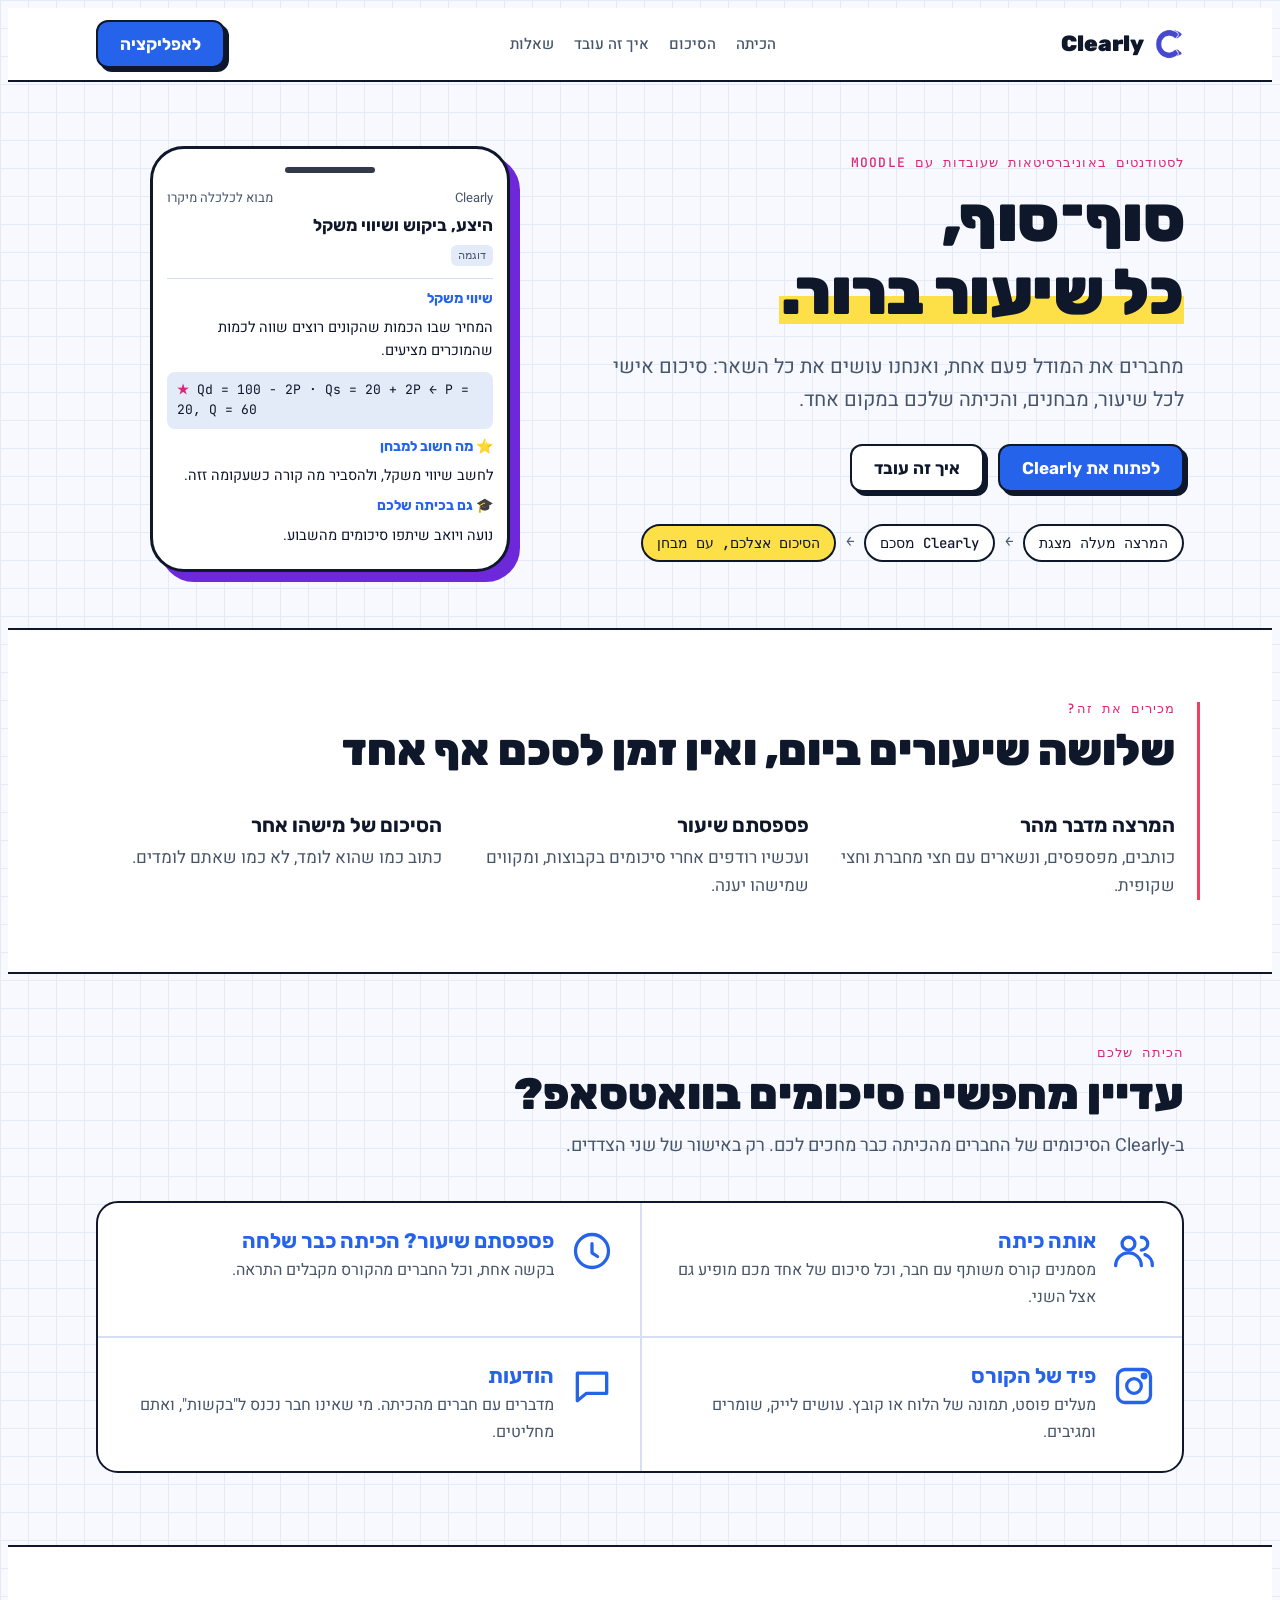
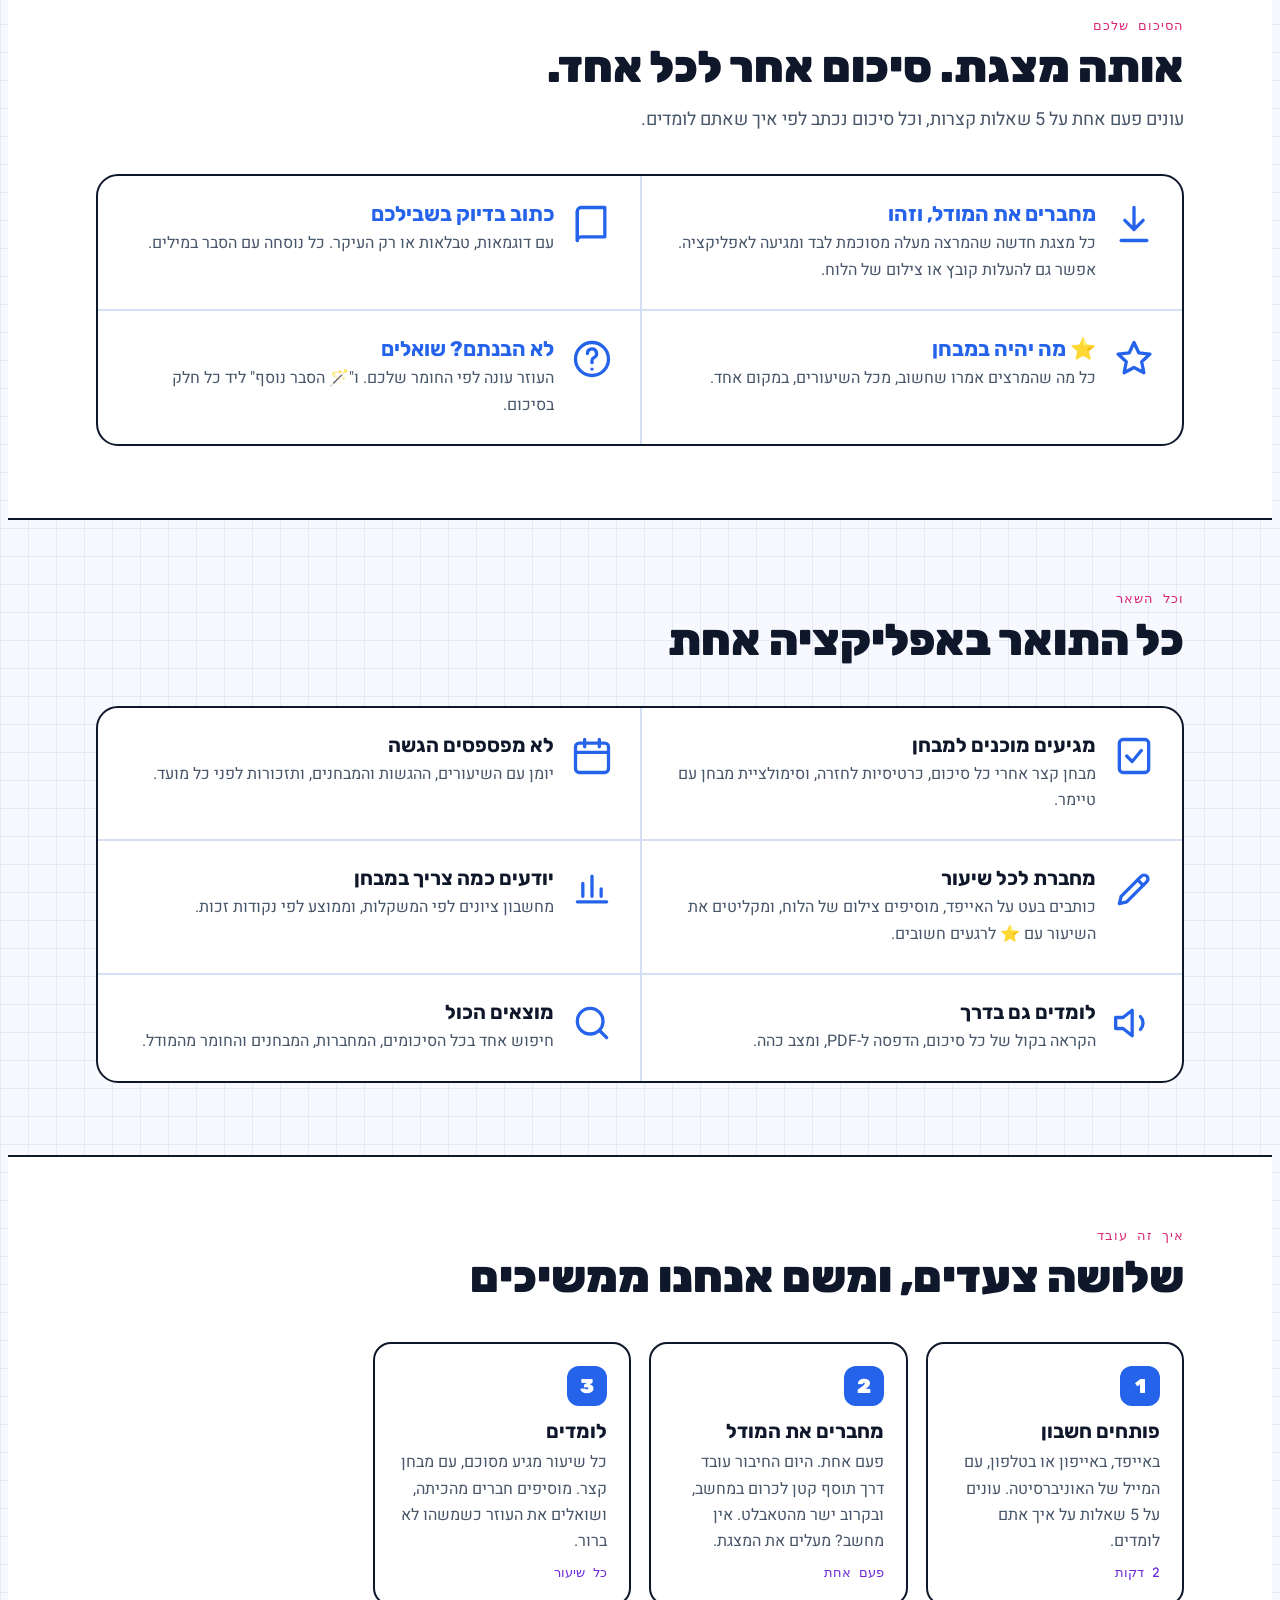
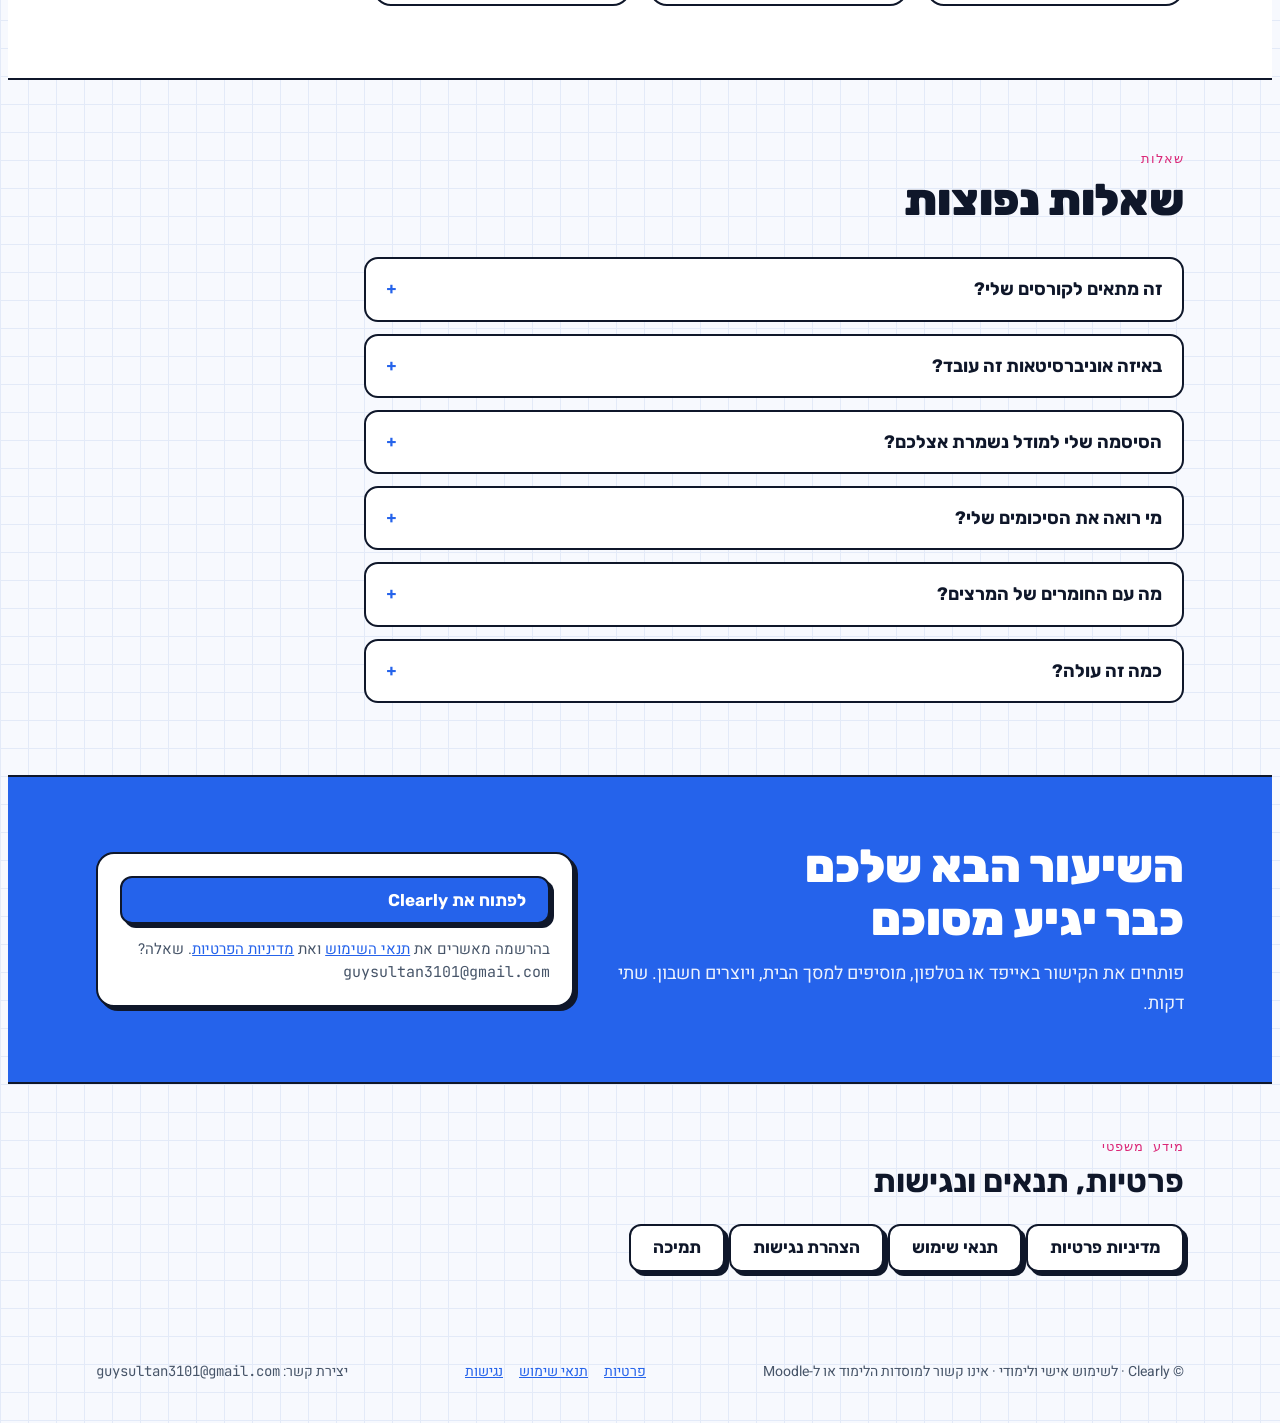
==== commit 04e04064: "Set the new slogan "סוף־סוף, כל שיעור ברור" as the Google title, welcome hero and share image (v43) " ====
--- a/index.html
+++ b/index.html
@@ -4,7 +4,15 @@
   <meta charset="utf-8">
   <meta name="viewport" content="width=device-width, initial-scale=1, viewport-fit=cover">
   <title>Clearly</title>
-  <meta name="description" content="סיכום לכל שיעור, דף נוסחאות ומבחן קצר. גרסת בדיקה.">
+  <meta name="description" content="Clearly מחבר את המודל ומסכם לבד כל מצגת ושיעור לסיכום אישי, עם מבחן קצר, מערכת שעות, לוח מבחנים והגשות – לסטודנטים באוניברסיטאות בישראל. חינם בתקופת הבדיקות.">
+  <link rel="canonical" href="https://clearlyapp.io/welcome/">
+  <meta property="og:type" content="website">
+  <meta property="og:site_name" content="Clearly">
+  <meta property="og:locale" content="he_IL">
+  <meta property="og:title" content="Clearly · סוף־סוף, כל שיעור ברור">
+  <meta property="og:description" content="Clearly מחבר את המודל ומסכם לבד כל מצגת ושיעור לסיכום אישי, עם מבחן קצר, מערכת שעות, לוח מבחנים והגשות – לסטודנטים באוניברסיטאות בישראל. חינם בתקופת הבדיקות.">
+  <meta property="og:image" content="https://clearlyapp.io/icons/og-image.png">
+  <meta name="twitter:card" content="summary_large_image">
   <meta name="theme-color" content="#F7F9FE" media="(prefers-color-scheme: light)">
   <meta name="theme-color" content="#0B1120" media="(prefers-color-scheme: dark)">
   <link rel="manifest" href="manifest.webmanifest">
@@ -19,14 +27,15 @@
   <link rel="stylesheet" href="https://fonts.googleapis.com/css2?family=Rubik:wght@500;700;900&family=Heebo:wght@400;500;700&family=JetBrains+Mono:wght@500&display=swap">
   <link rel="stylesheet" href="styles.css">
   <script>
-    // מי שנכנס ל-clearlyapp.io בפעם הראשונה (בדפדפן, לא מחובר) רואה קודם את דף ההיכרות.
-    // מהאפליקציה המותקנת, אחרי התחברות, או מכפתור "לאפליקציה" (?app=1) – ישר לאפליקציה.
+    // מי שלא מחובר/ת רואה את דף הפתיחה (welcome) כדף הראשי.
+    // נשארים באפליקציה: אחרי התחברות, מכפתור "לאפליקציה" (?app=1), בקישור ממייל (אימות / איפוס סיסמה),
+    // ובקישור ישיר למסך מסוים (כמו #legal-privacy).
     try {
+      var loggedIn = !!localStorage.getItem("sikumon-auth");
       var fromLanding = /[?&]app=1/.test(location.search);
-      if (fromLanding) localStorage.setItem("clearly-app", "1");
-      var installed = matchMedia("(display-mode: standalone)").matches || navigator.standalone;
-      var known = localStorage.getItem("clearly-app") || localStorage.getItem("sikumon-auth") || localStorage.getItem("sikumon-prefs");
-      if (!installed && !known && !location.hash) location.replace("welcome/");
+      var fromMail = /access_token|error_description|type=recovery/.test(location.hash) || /[?&](code|token_hash|type)=/.test(location.search);
+      var deepLink = location.hash && location.hash !== "#home";
+      if (!loggedIn && !fromLanding && !fromMail && !deepLink) location.replace("welcome/");
     } catch (e) { /* בלי גישה לאחסון – נשארים באפליקציה */ }
   </script>
 </head>
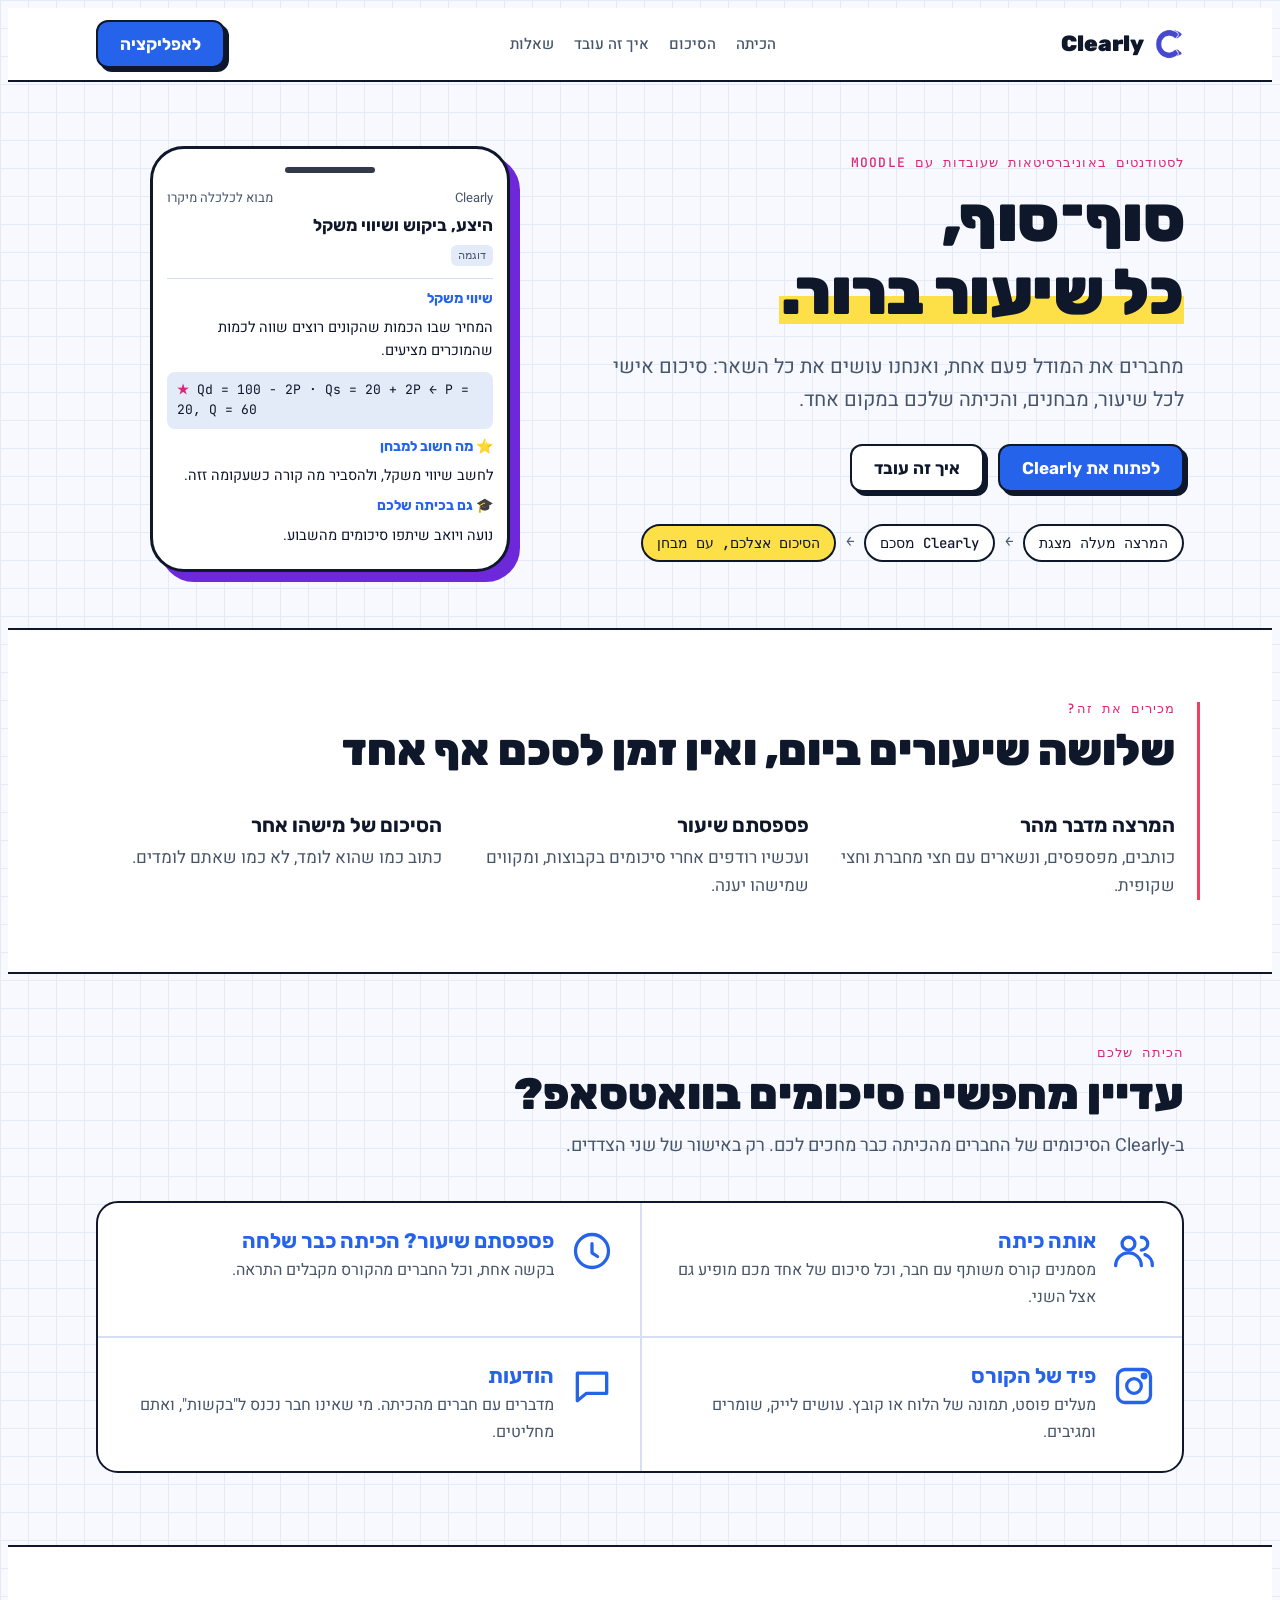
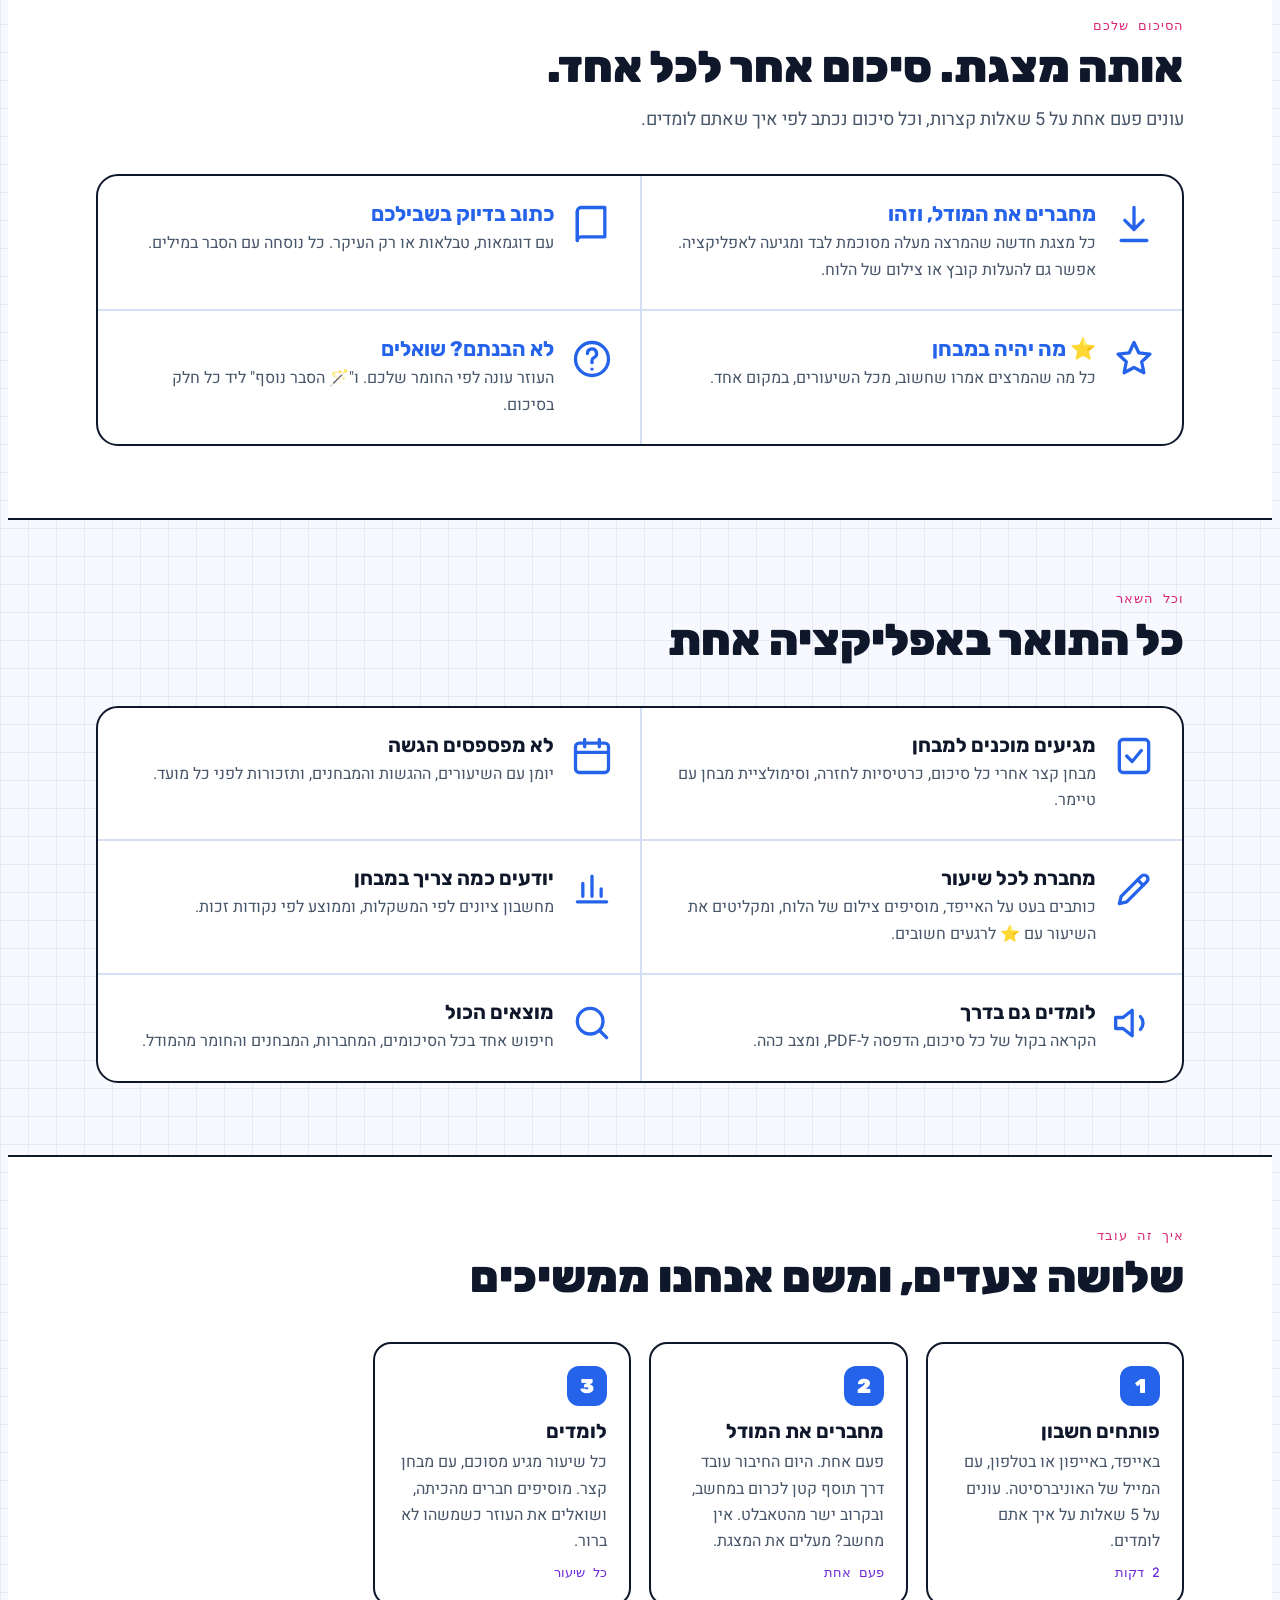
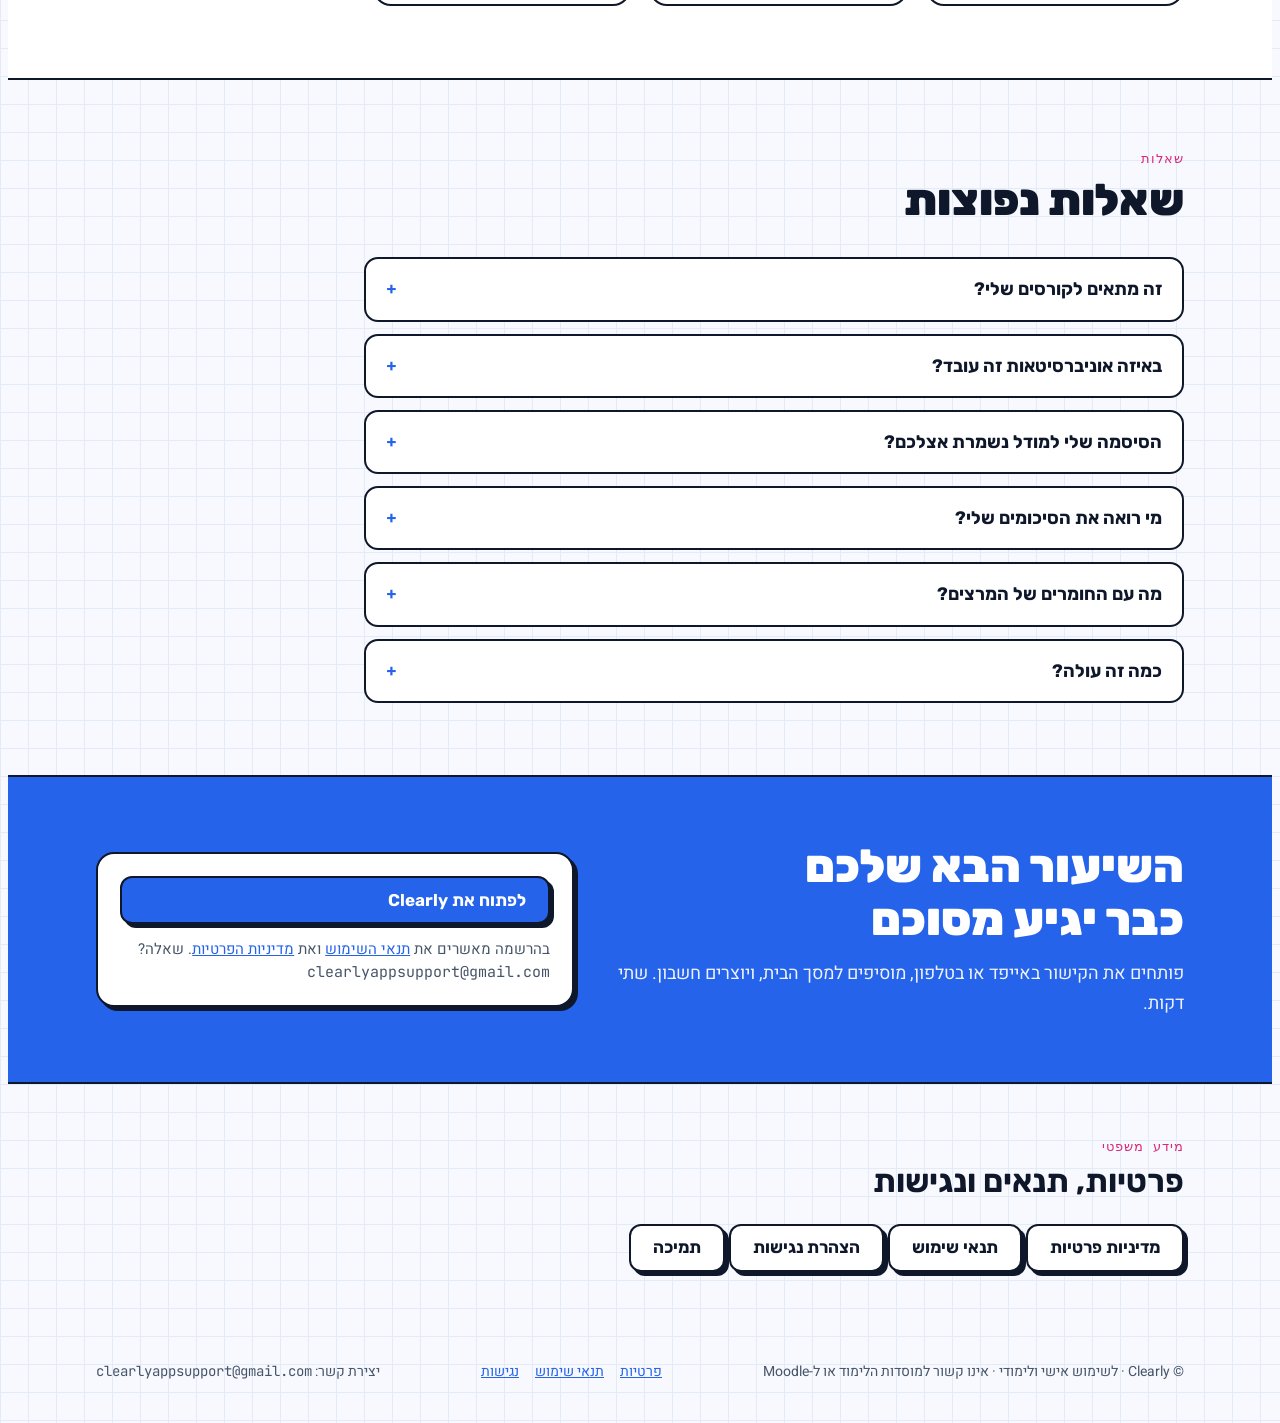
==== commit 8ea492c8: "Accessibility pass: fix heading order, calendar grid role, per-screen titles, field labels and light" ====
--- a/index.html
+++ b/index.html
@@ -40,7 +40,7 @@
   </script>
 </head>
 <body>
-  <a class="skip-link" href="#" onclick="event.preventDefault(); document.getElementById('view').focus();">דילוג לתוכן</a>
+  <nav aria-label="דילוג"><a class="skip-link" href="#" onclick="event.preventDefault(); document.getElementById('view').focus();">דילוג לתוכן</a></nav>
   <div class="app">
     <aside class="side" aria-label="ניווט ראשי">
       <a class="brand" href="#home">
--- a/styles.css
+++ b/styles.css
@@ -3,6 +3,7 @@
   --bg: #F7F9FE; --paper: #FFFFFF; --grid: #E6ECF8; --ink: #0F172A; --ink-soft: #475569;
   --blue: #2563EB; --on-blue: #FFFFFF; --violet: #6D28D9; --marker: #FDE047; --pink: #DB2777;
   --red: #DC2626; --green: #16A34A; --line: #D5DEF2;
+  --chip-ok: #166534; --chip-warn: #B91C1C;
   --font-display: "Rubik", "Arial Hebrew", "Segoe UI", sans-serif;
   --font-body: "Heebo", "Arial Hebrew", "Segoe UI", sans-serif;
   --font-mono: "JetBrains Mono", ui-monospace, Consolas, monospace;
@@ -14,10 +15,11 @@
   :root {
     --bg: #0B1120; --paper: #121b30; --grid: #17223a; --ink: #E7ECF7; --ink-soft: #A3B0C8;
     --blue: #5B8DEF; --on-blue: #0B1120; --violet: #A78BFA; --marker: #FACC15; --pink: #F472B6;
-    --red: #F87171; --green: #4ADE80; --line: #26324d; color-scheme: dark;
+    --red: #F87171; --green: #4ADE80; --line: #26324d; --chip-ok: #4ADE80; --chip-warn: #F87171; color-scheme: dark;
   }
 }
 * { box-sizing: border-box; }
+.vh { position: absolute; width: 1px; height: 1px; padding: 0; margin: -1px; overflow: hidden; clip: rect(0 0 0 0); white-space: nowrap; border: 0; }
 html, body { height: 100%; }
 body {
   margin: 0; background-color: var(--bg); color: var(--ink);
@@ -48,7 +50,7 @@
 .tabs a svg { width: 24px; height: 24px; flex: none; }
 .tabs a[aria-current="page"] { background: var(--blue); color: var(--on-blue); }
 .tabs a.rec-tab { color: var(--red); }
-.tabs a.rec-tab[aria-current="page"] { background: var(--red); color: #fff; }
+.tabs a.rec-tab[aria-current="page"] { background: #DC2626; color: #fff; }
 .beta { margin-top: auto; font: 500 12px/1 var(--font-mono); color: var(--ink-soft); }
 main {
   min-width: 0; outline: none;
@@ -87,13 +89,13 @@
 }
 .btn:active { transform: translate(2px, 2px); box-shadow: 1px 1px 0 var(--ink); }
 .btn.ghost { background: var(--paper); color: var(--ink); }
-.btn.danger { background: var(--red); color: #fff; }
+.btn.danger { background: #DC2626; color: #fff; }
 .btn:disabled { opacity: .5; cursor: not-allowed; }
 .btn svg { width: 20px; height: 20px; }
 .chip { display: inline-flex; align-items: center; gap: 6px; padding: 4px 10px; border-radius: 999px; background: var(--grid); font: 500 13px/1.2 var(--font-mono); color: var(--ink-soft); }
 .chip.demo { background: var(--marker); color: #0F172A; }
-.chip.ok { background: color-mix(in srgb, var(--green) 18%, transparent); color: var(--green); }
-.chip.warn { background: color-mix(in srgb, var(--red) 15%, transparent); color: var(--red); }
+.chip.ok { background: color-mix(in srgb, var(--green) 18%, transparent); color: var(--chip-ok); }
+.chip.warn { background: color-mix(in srgb, var(--red) 15%, transparent); color: var(--chip-warn); }
 .mark { background: linear-gradient(transparent 55%, var(--marker) 55%, var(--marker) 92%, transparent 92%); color: inherit; }
 .list { display: grid; gap: 10px; }
 .item { display: flex; align-items: center; justify-content: space-between; gap: 12px; padding: 14px 16px; background: var(--paper); border: 1.5px solid var(--line); border-radius: 14px; text-decoration: none; color: var(--ink); min-height: 56px; }
@@ -104,7 +106,7 @@
 .rec-stage { display: grid; justify-items: center; gap: 18px; text-align: center; padding-block: 12px; }
 .clock { font: 500 clamp(44px, 9vw, 72px)/1 var(--font-mono); font-variant-numeric: tabular-nums; letter-spacing: .02em; }
 .rec-btn {
-  width: 148px; height: 148px; border-radius: 50%; border: 3px solid var(--ink); background: var(--red); color: #fff;
+  width: 148px; height: 148px; border-radius: 50%; border: 3px solid var(--ink); background: #DC2626; color: #fff;
   display: grid; place-items: center; cursor: pointer; box-shadow: 5px 5px 0 var(--ink); font: 700 18px/1.2 var(--font-display);
 }
 .rec-btn.on { background: var(--paper); color: var(--red); animation: pulse 1.6s ease-in-out infinite; }
@@ -201,7 +203,7 @@
 .seg button svg { width: 18px; height: 18px; }
 .seg button[aria-selected="true"] { background: var(--ink); color: var(--bg); }
 .small-btn { min-height: 44px; padding: 0 14px; font-size: 15px; box-shadow: 2px 2px 0 var(--ink); }
-.btn.live { background: var(--red); color: #fff; animation: pulse 1.6s ease-in-out infinite; }
+.btn.live { background: #DC2626; color: #fff; animation: pulse 1.6s ease-in-out infinite; }
 
 .toolbar {
   position: sticky; top: calc(8px + env(safe-area-inset-top, 0px)); z-index: 15; display: flex; flex-wrap: wrap; gap: 6px; justify-content: center;
@@ -342,7 +344,10 @@
 .cd-row { display: flex; gap: 6px; flex-wrap: wrap; margin-top: 6px; text-decoration: none; }
 .star-btn { background: var(--marker); color: #0F172A; font-size: 19px; min-height: 56px; padding: 0 28px; }
 .star-card { background: color-mix(in srgb, var(--marker) 35%, var(--paper)); text-decoration: none; color: inherit; }
+:root[data-theme="dark"] .star-card { background: color-mix(in srgb, var(--marker) 16%, var(--paper)); }
+@media (prefers-color-scheme: dark) { :root:not([data-theme="light"]) .star-card { background: color-mix(in srgb, var(--marker) 16%, var(--paper)); } }
 .grid2 > a.card { text-decoration: none; color: inherit; display: grid; gap: 4px; }
+.card-t { font: 700 17px/1.3 var(--font-display); }
 .focus-c { display: grid; gap: 10px; }
 .focus-s ul { margin: 6px 0 0; padding-inline-start: 22px; display: grid; gap: 6px; }
 .pe-row { display: flex; gap: 8px; align-items: center; }
@@ -507,19 +512,19 @@
 .switch::after { content: ""; position: absolute; top: 3px; inset-inline-start: 3px; width: 22px; height: 22px; border-radius: 50%; background: #fff; transition: inset-inline-start .15s; box-shadow: 0 1px 3px rgba(0,0,0,.3); }
 .switch:checked { background: var(--green); }
 .switch:checked::after { inset-inline-start: 23px; }
-.btn.danger { background: var(--red); border-color: var(--red); color: #fff; }
+.btn.danger { background: #DC2626; border-color: #DC2626; color: #fff; }
 .dm-log { display: grid; gap: 8px; align-content: start; min-height: 200px; max-height: 55dvh; overflow-y: auto; padding: 8px; background: var(--paper); border: 1.5px solid var(--line); border-radius: var(--radius); }
 .calm *, .calm *::before, .calm *::after { animation: none !important; transition: none !important; scroll-behavior: auto !important; }
 :root[data-theme="dark"] {
   --bg: #0B1120; --paper: #121b30; --grid: #17223a; --ink: #E7ECF7; --ink-soft: #A3B0C8;
   --blue: #5B8DEF; --on-blue: #0B1120; --violet: #A78BFA; --marker: #FACC15; --pink: #F472B6;
-  --red: #F87171; --green: #4ADE80; --line: #26324d; color-scheme: dark;
+  --red: #F87171; --green: #4ADE80; --line: #26324d; --chip-ok: #4ADE80; --chip-warn: #F87171; color-scheme: dark;
 }
 @media (prefers-color-scheme: dark) {
   :root[data-theme="light"] {
     --bg: #F7F9FE; --paper: #FFFFFF; --grid: #E6ECF8; --ink: #0F172A; --ink-soft: #475569;
     --blue: #2563EB; --on-blue: #FFFFFF; --violet: #6D28D9; --marker: #FDE047; --pink: #DB2777;
-    --red: #DC2626; --green: #16A34A; --line: #D5DEF2; color-scheme: light;
+    --red: #DC2626; --green: #16A34A; --line: #D5DEF2; --chip-ok: #166534; --chip-warn: #B91C1C; color-scheme: light;
   }
 }
 
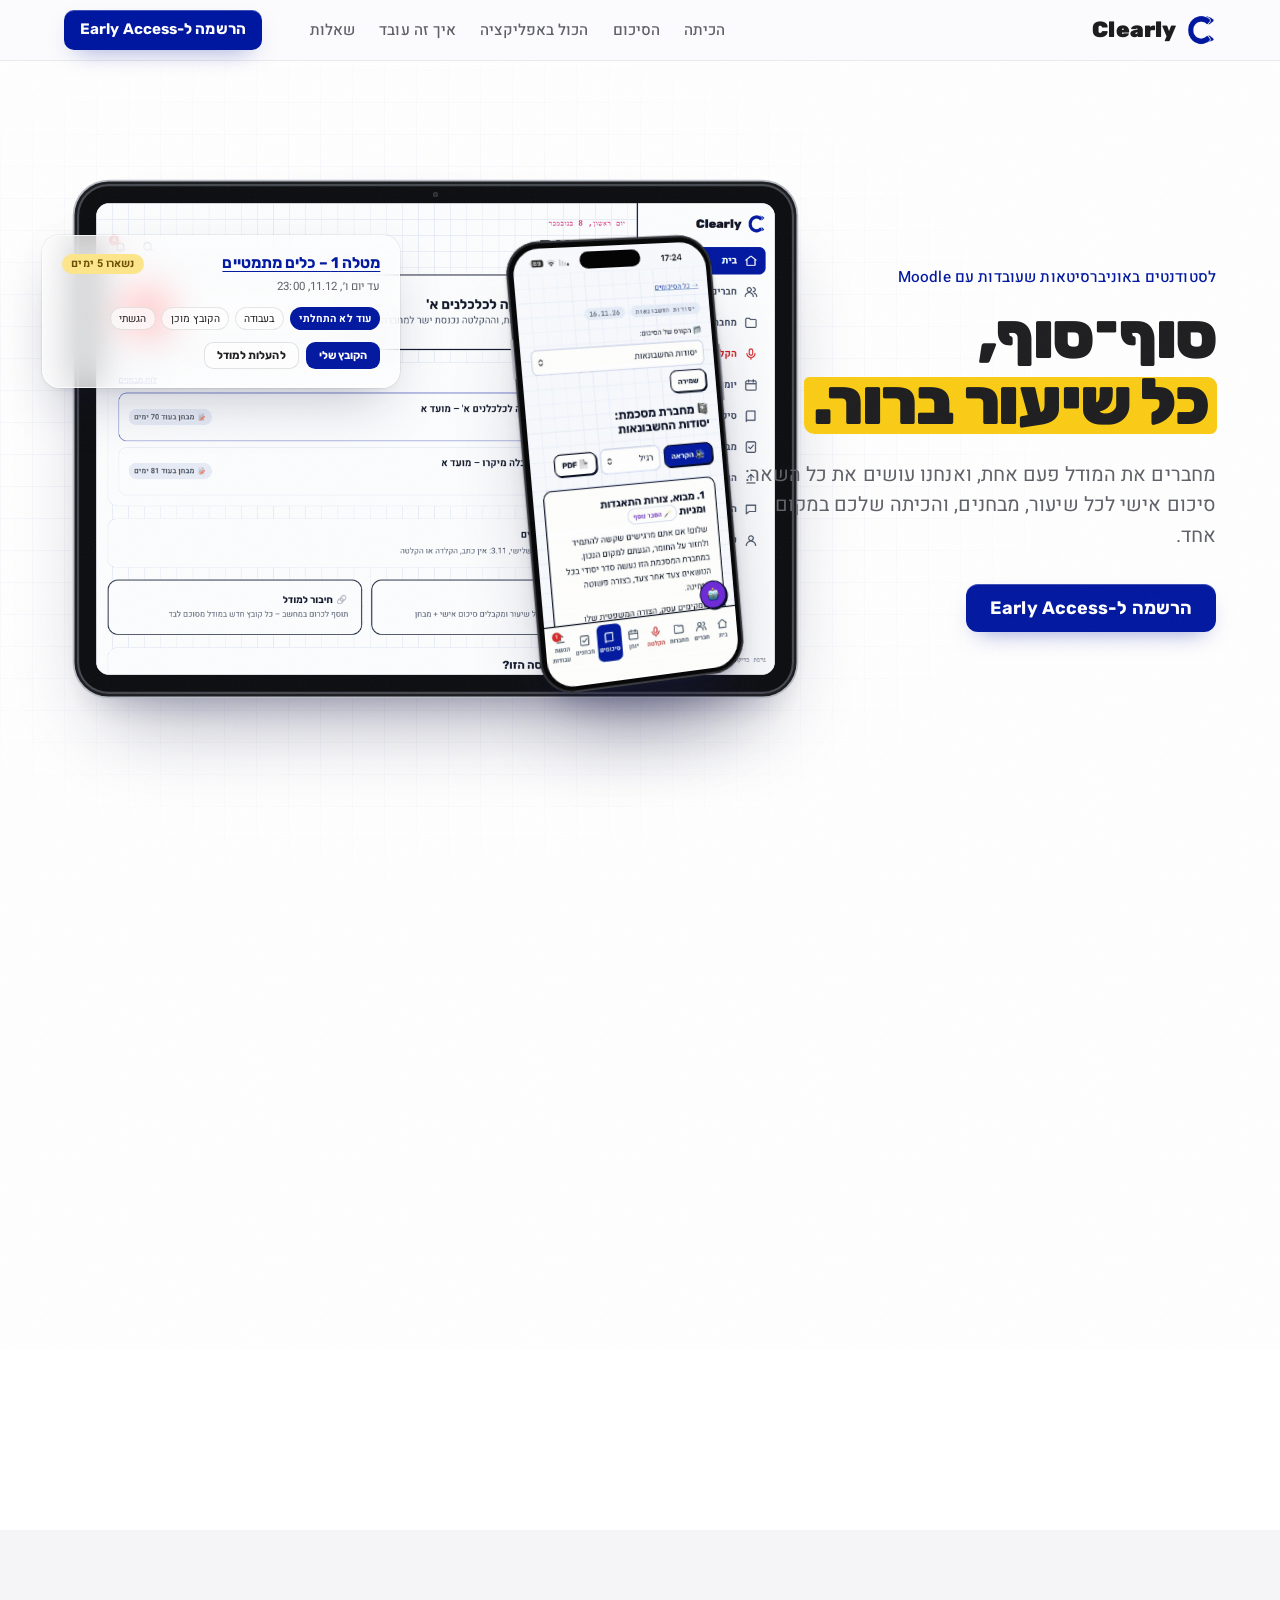
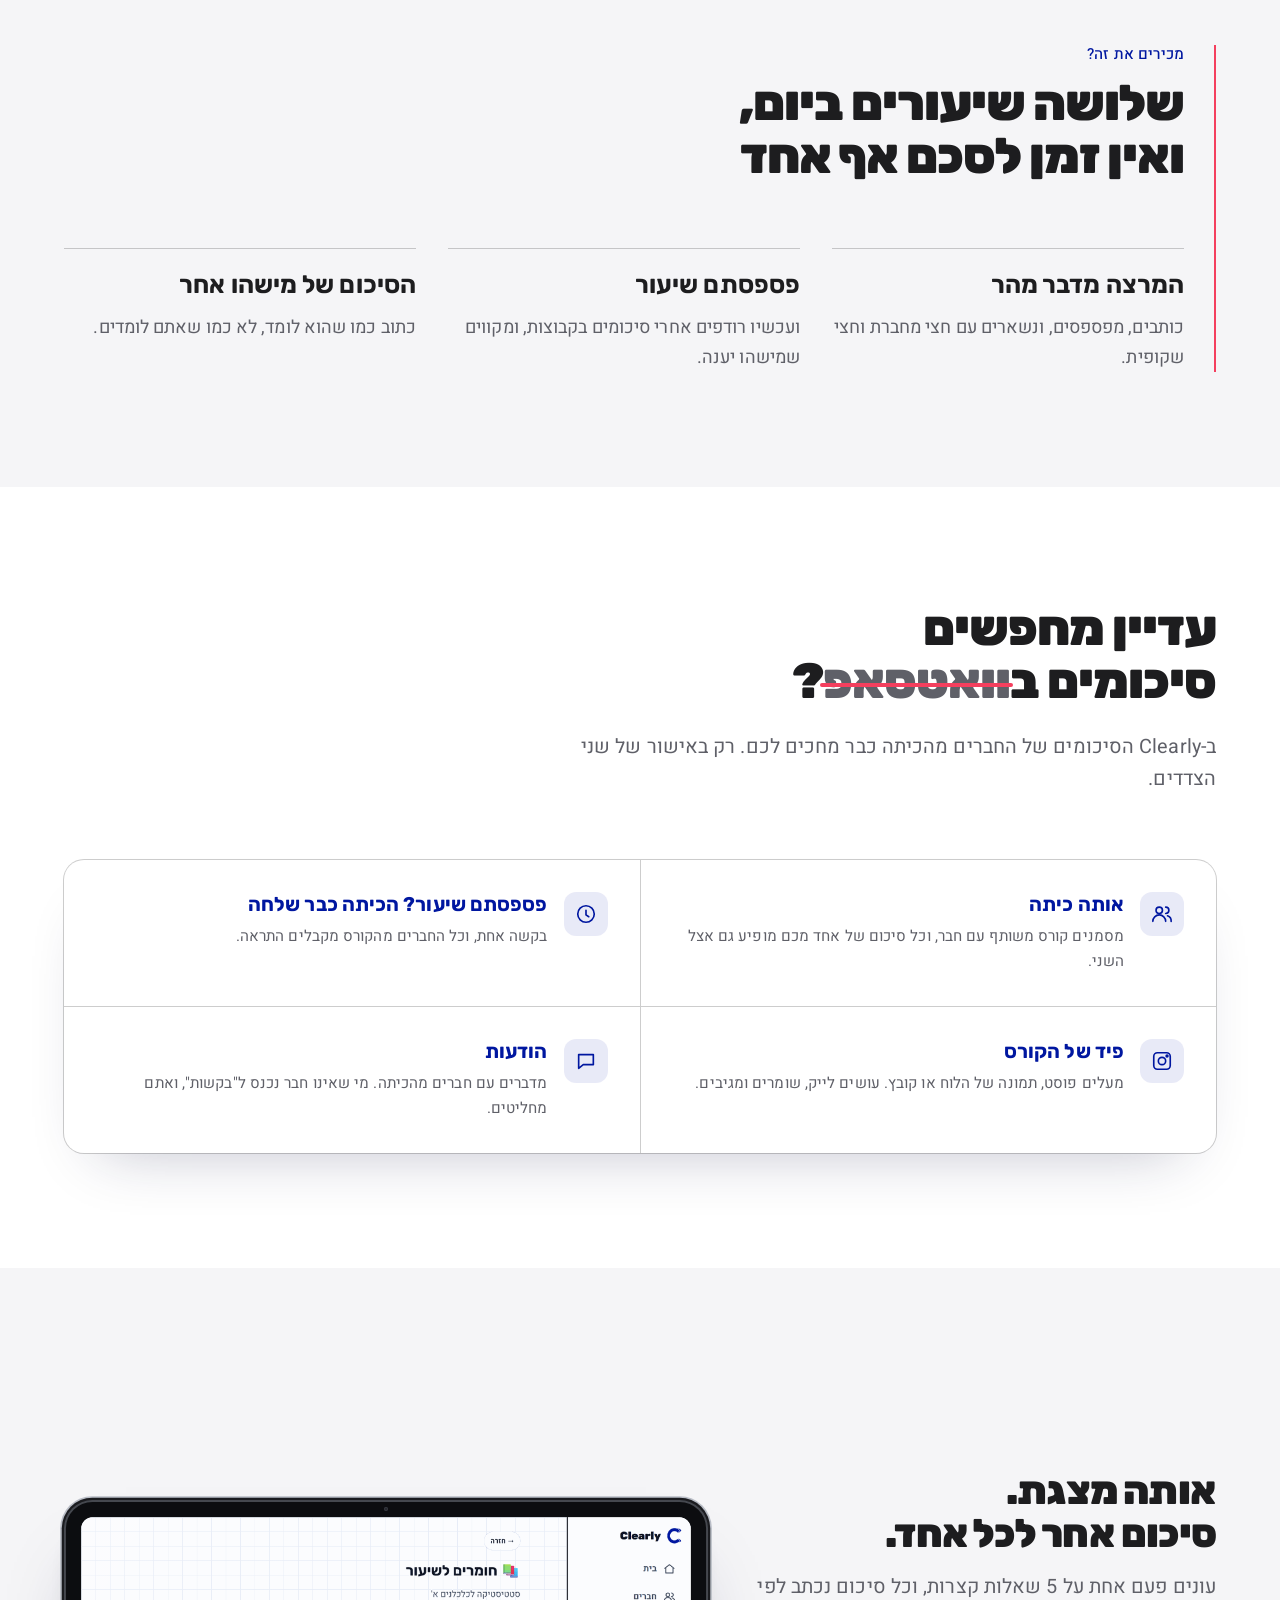
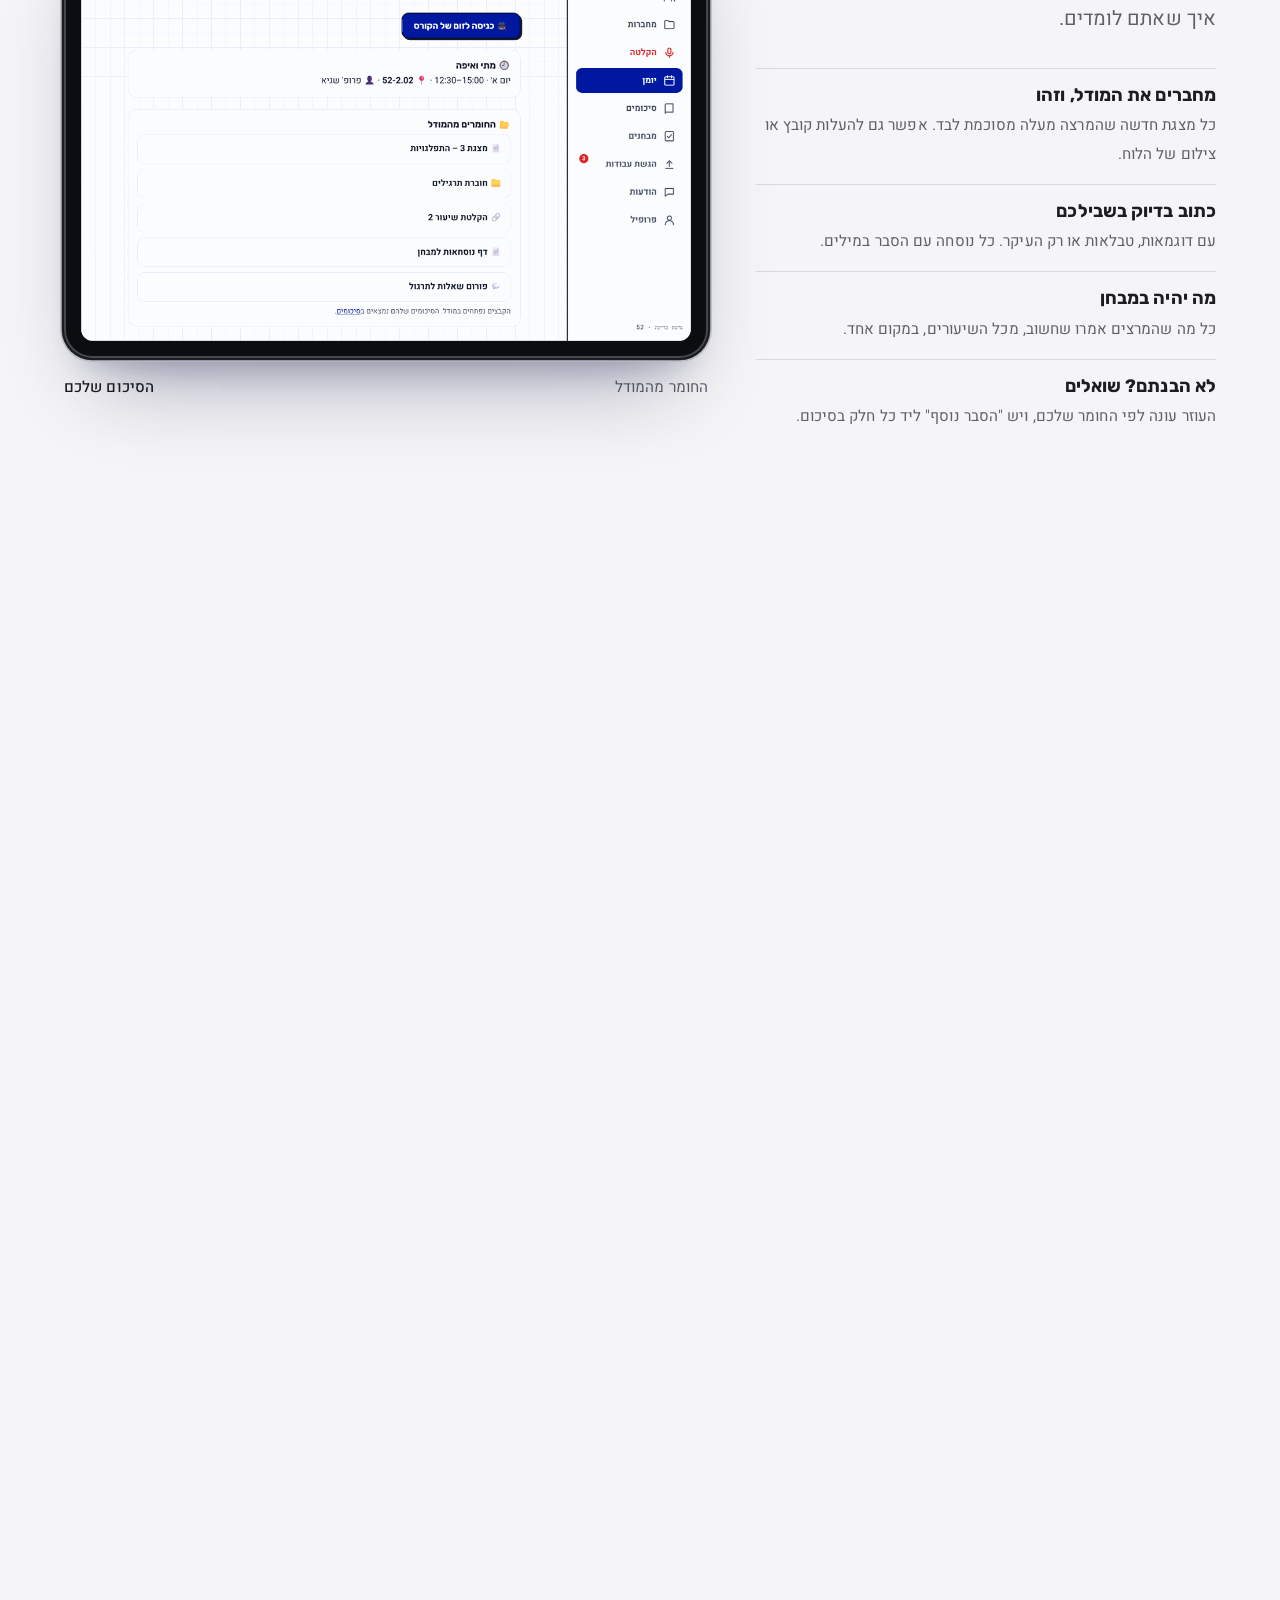
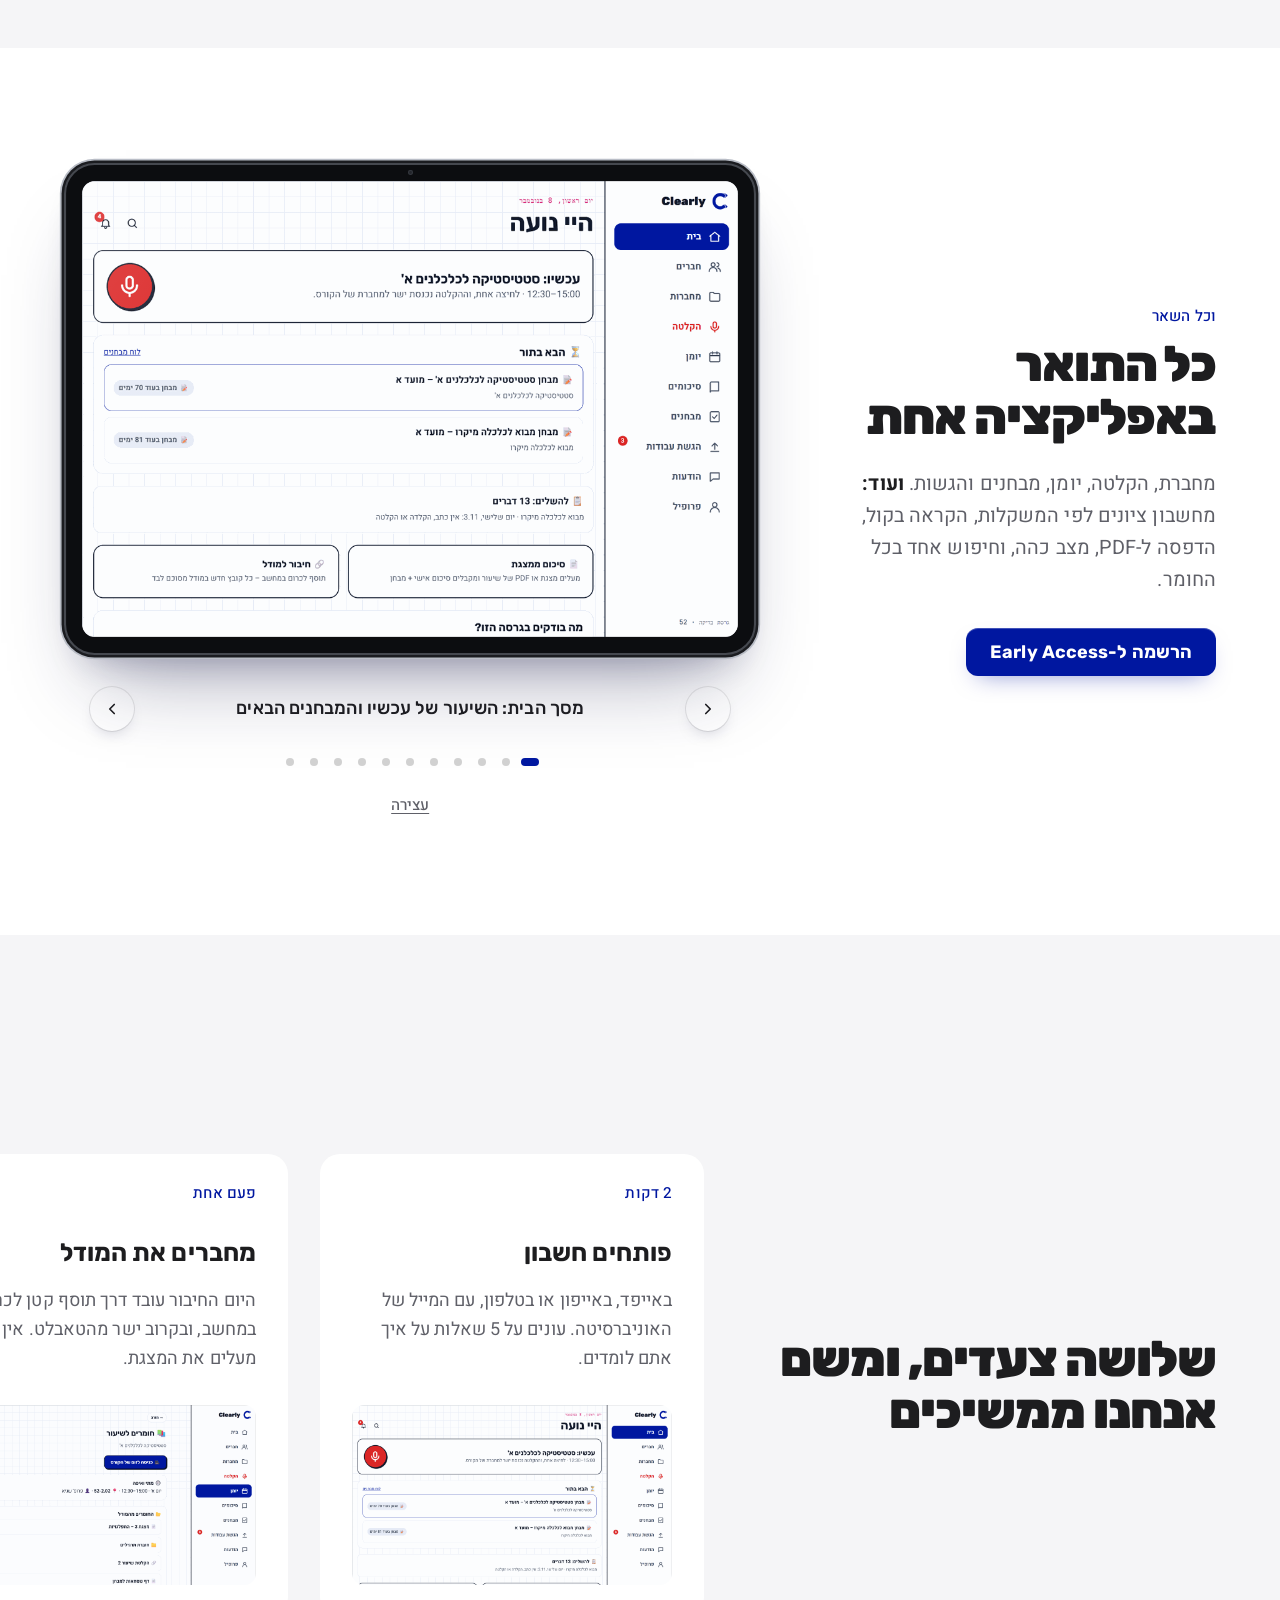
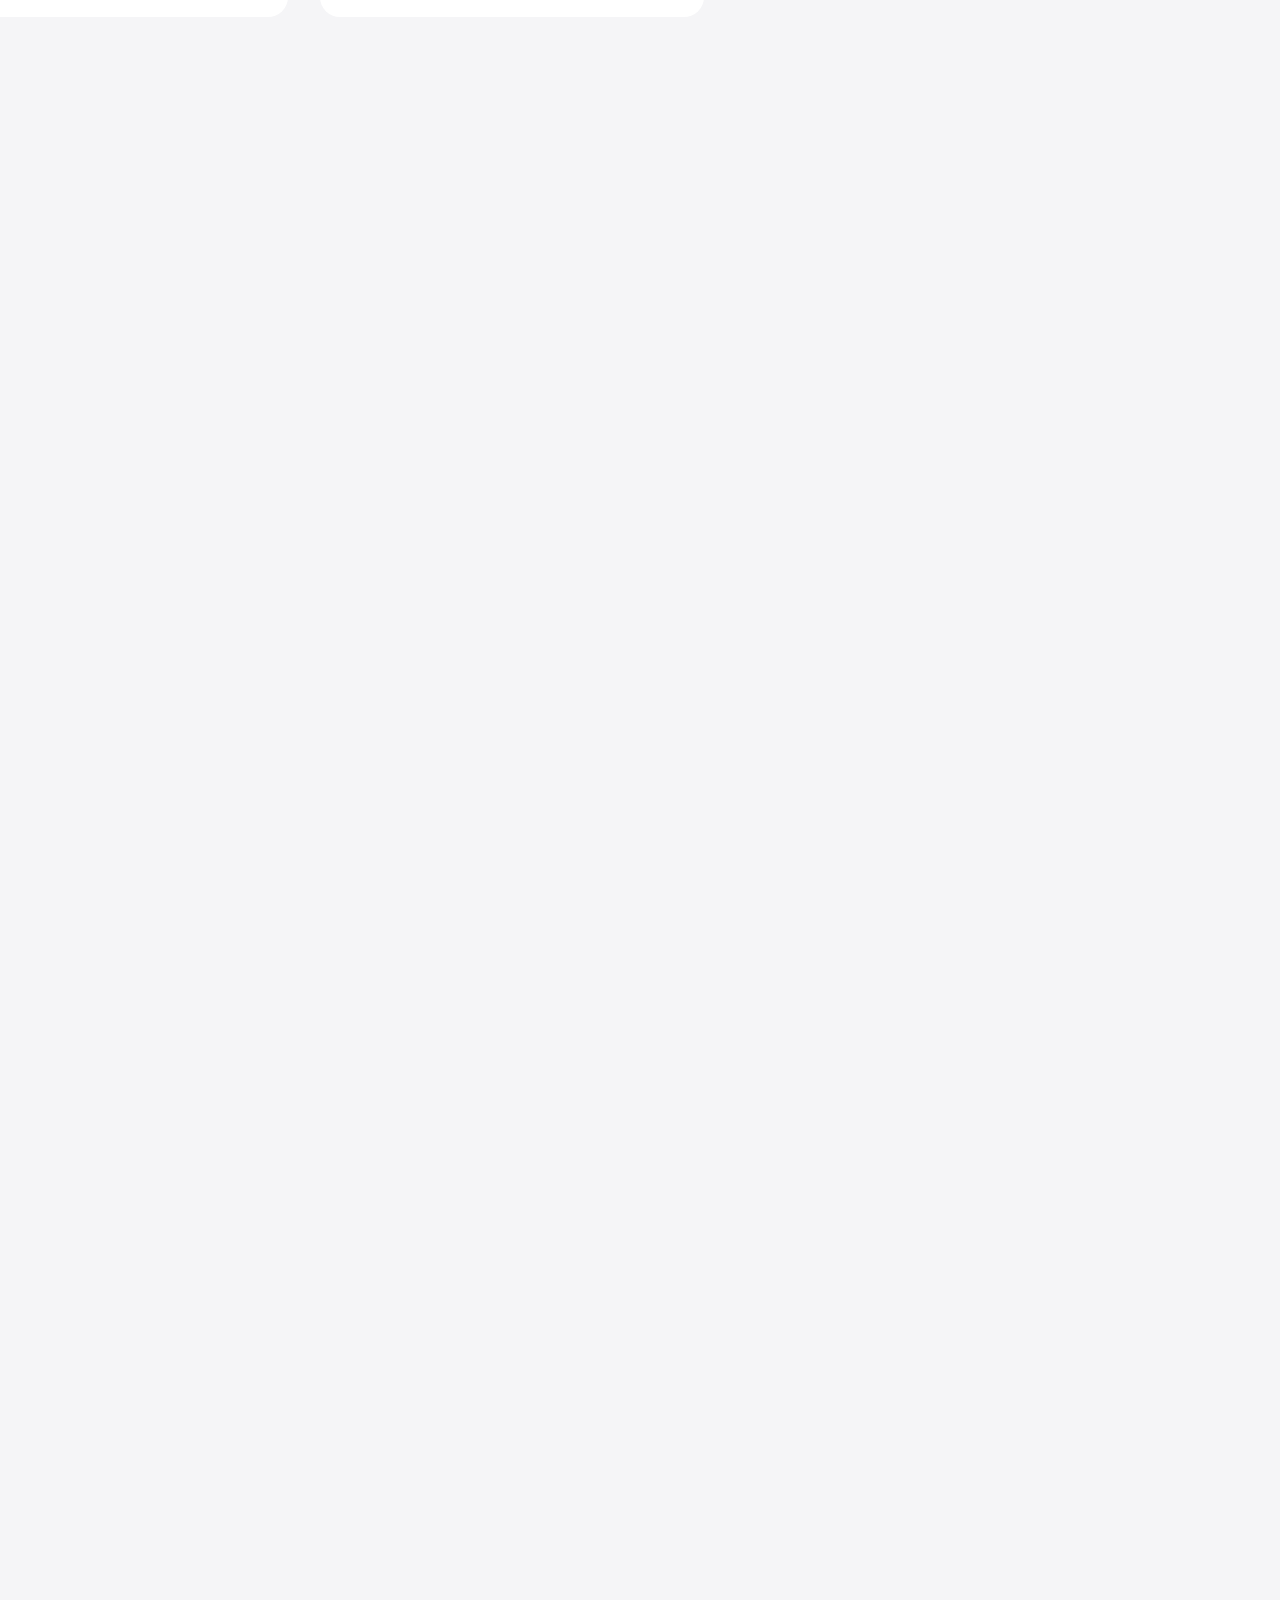
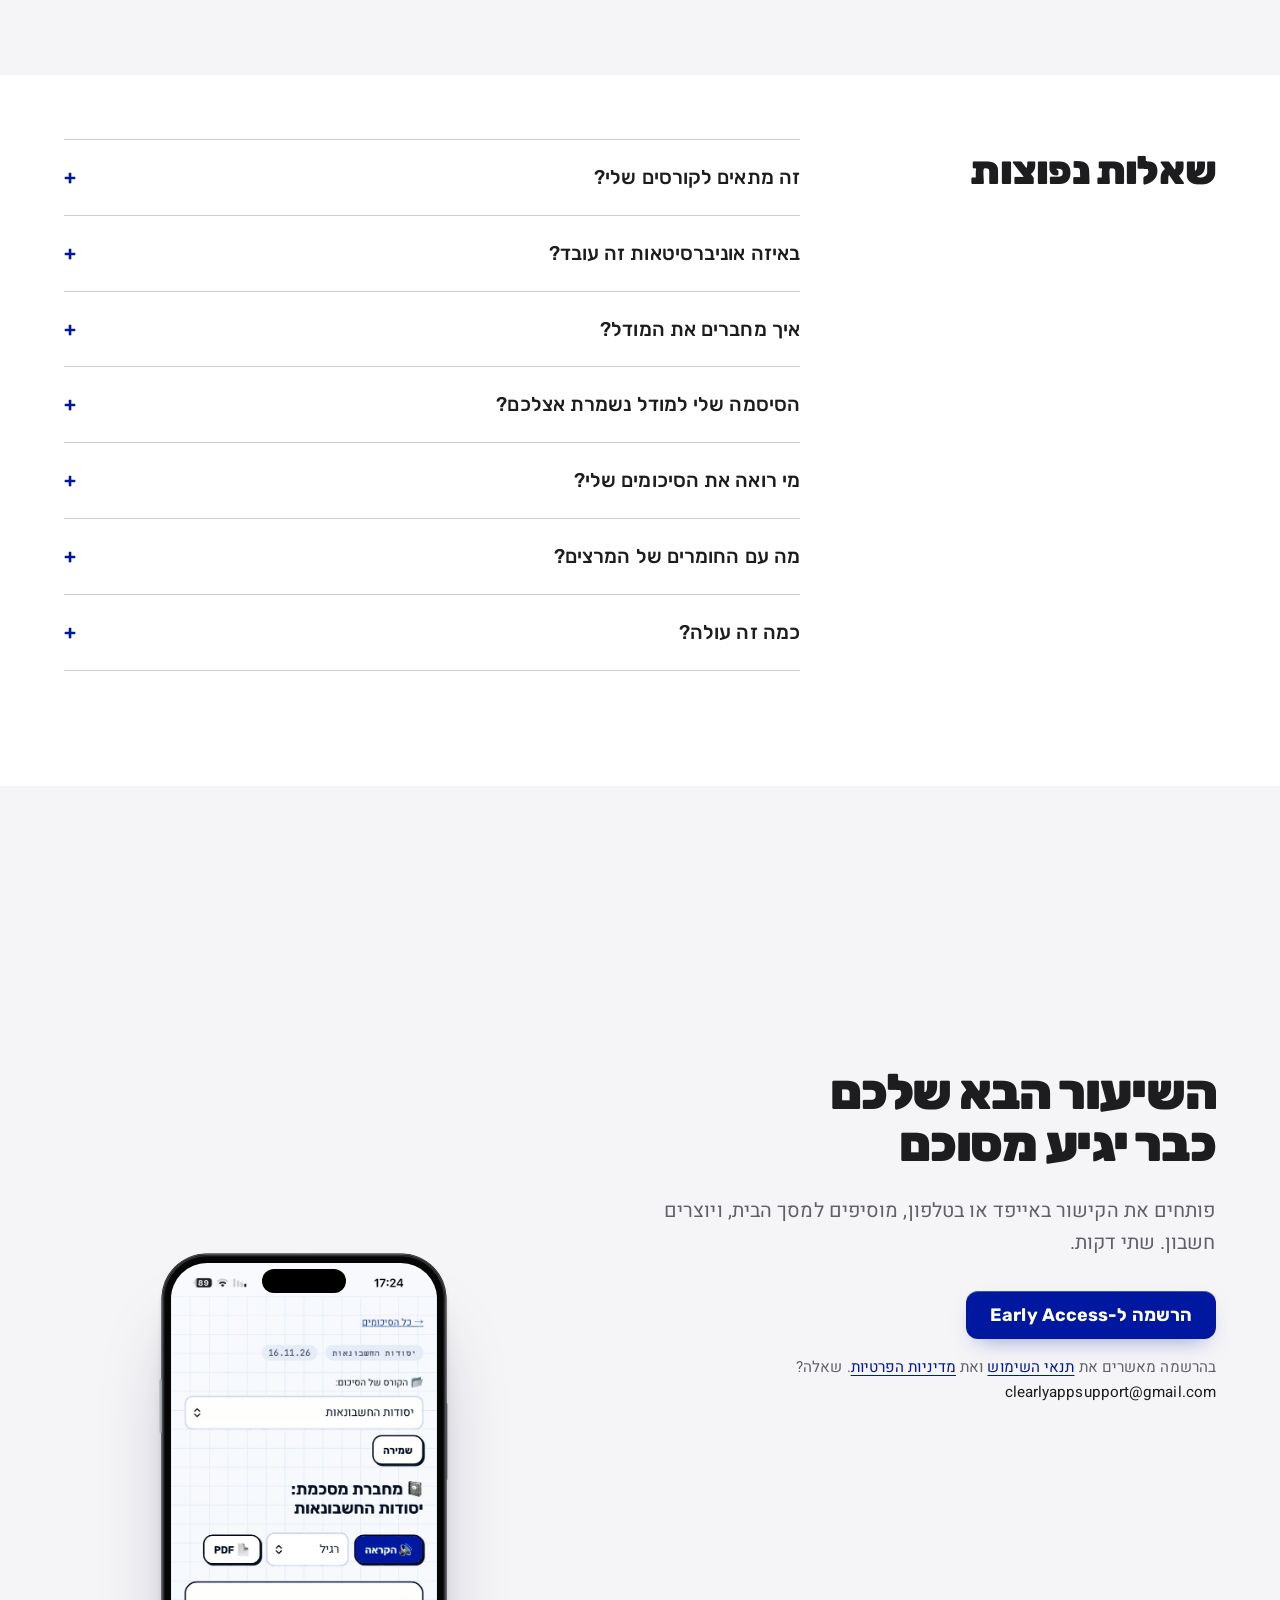
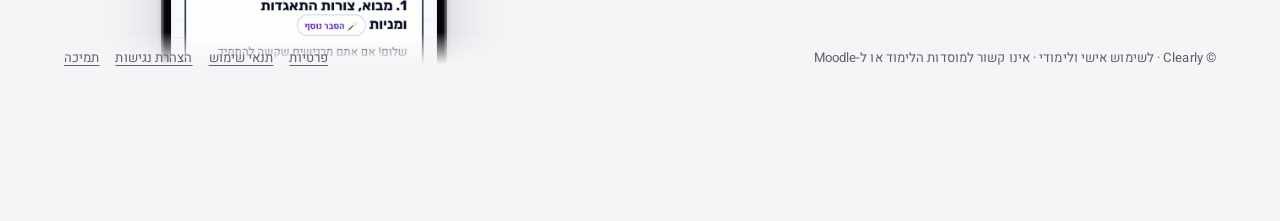
==== commit 6c5ff28d: "v95: product dashboard at /dash/ (admins only, filters for period, institutions and Moodle connectio" ====
--- a/index.html
+++ b/index.html
@@ -54,5 +54,6 @@
   </div>
   <div class="toast" id="toast" role="status" aria-live="polite" hidden></div>
   <script type="module" src="app.js"></script>
+  <script type="module" src="track.js"></script>
 </body>
 </html>
--- a/styles.css
+++ b/styles.css
@@ -1,7 +1,7 @@
 /* סיכומון AI – עיצוב: דף מחברת משובץ, כחול/סגול, מרקר צהוב. מותאם לאייפד קודם. */
 :root {
   --bg: #F7F9FE; --paper: #FFFFFF; --grid: #E6ECF8; --ink: #0F172A; --ink-soft: #475569;
-  --blue: #2563EB; --on-blue: #FFFFFF; --violet: #6D28D9; --marker: #FDE047; --pink: #DB2777;
+  --blue: #0017A0; --on-blue: #FFFFFF; --violet: #6D28D9; --marker: #FDE047; --pink: #DB2777;
   --red: #DC2626; --green: #16A34A; --line: #D5DEF2;
   --chip-ok: #166534; --chip-warn: #B91C1C;
   --font-display: "Rubik", "Arial Hebrew", "Segoe UI", sans-serif;
@@ -14,7 +14,7 @@
 @media (prefers-color-scheme: dark) {
   :root {
     --bg: #0B1120; --paper: #121b30; --grid: #17223a; --ink: #E7ECF7; --ink-soft: #A3B0C8;
-    --blue: #5B8DEF; --on-blue: #0B1120; --violet: #A78BFA; --marker: #FACC15; --pink: #F472B6;
+    --blue: #7085FF; --on-blue: #0B1120; --violet: #A78BFA; --marker: #FACC15; --pink: #F472B6;
     --red: #F87171; --green: #4ADE80; --line: #26324d; --chip-ok: #4ADE80; --chip-warn: #F87171; color-scheme: dark;
   }
 }
@@ -42,6 +42,9 @@
 }
 .brand { display: flex; align-items: center; gap: 10px; text-decoration: none; color: var(--ink); font: 900 21px/1 var(--font-display); }
 .brand svg, .brand img { width: 32px; height: 32px; }
+/* במצב כהה: הלוגו בגוון הבהיר של הכחול (#7085FF), כדי שיראו אותו על רקע כהה */
+:root[data-theme="dark"] img[src$="icons/logo-mark.png"] { content: url("icons/logo-mark-dark.png"); }
+@media (prefers-color-scheme: dark) { :root:not([data-theme="light"]) img[src$="icons/logo-mark.png"] { content: url("icons/logo-mark-dark.png"); } }
 .tabs { display: grid; gap: 6px; }
 .tabs a {
   display: flex; align-items: center; gap: 12px; min-height: 48px; padding: 0 14px; border-radius: 12px;
@@ -94,6 +97,7 @@
 .btn svg { width: 20px; height: 20px; }
 .chip { display: inline-flex; align-items: center; gap: 6px; padding: 4px 10px; border-radius: 999px; background: var(--grid); font: 500 13px/1.2 var(--font-mono); color: var(--ink-soft); }
 .chip.demo { background: var(--marker); color: #0F172A; }
+.chip[aria-pressed="true"] { background: var(--blue); color: var(--on-blue); border-color: var(--blue); }
 .chip.ok { background: color-mix(in srgb, var(--green) 18%, transparent); color: var(--chip-ok); }
 .chip.warn { background: color-mix(in srgb, var(--red) 15%, transparent); color: var(--chip-warn); }
 .mark { background: linear-gradient(transparent 55%, var(--marker) 55%, var(--marker) 92%, transparent 92%); color: inherit; }
@@ -228,7 +232,22 @@
 }
 .sheet.bg-lines { background-image: linear-gradient(transparent calc(100% - 1px), #D5DEF2 0); background-size: 100% calc(100% / 40); background-position: 0 calc(100% / 40 * 2 - 1px); }
 .sheet.bg-grid { background-image: linear-gradient(transparent calc(100% - 1px), #D5DEF2 0), linear-gradient(90deg, transparent calc(100% - 1px), #D5DEF2 0); background-size: 3.5% calc(100% / 40); }
-.sheet img { position: absolute; top: 0; left: 0; width: 100%; height: auto; pointer-events: none; }
+.pimg { position: absolute; overflow: hidden; pointer-events: none; }
+.pimg img { position: absolute; max-width: none; height: auto; display: block; pointer-events: none; }
+.imgsel { position: absolute; z-index: 4; border: 2px solid #0017A0; touch-action: none; cursor: move; }
+.imgsel.locked { pointer-events: none; border-style: dashed; }
+.imgsel.cropping { border-width: 3px; border-color: #F97316; }
+.imgsel .ghost { position: absolute; opacity: .38; max-width: none; pointer-events: none; }
+.imgsel .hd { position: absolute; width: 22px; height: 22px; margin: -11px 0 0 -11px; background: #fff; border: 2.5px solid #0017A0; border-radius: 50%; box-shadow: 0 1px 4px rgba(0,0,0,.3); touch-action: none; }
+.imgsel .hd::after { content: ""; position: absolute; inset: -14px; }
+.imgsel.cropping .hd { border-radius: 4px; border-color: #F97316; }
+.hd-tl { left: 0; top: 0; cursor: nwse-resize; } .hd-tr { left: 100%; top: 0; cursor: nesw-resize; } .hd-bl { left: 0; top: 100%; cursor: nesw-resize; } .hd-br { left: 100%; top: 100%; cursor: nwse-resize; }
+.hd-t { left: 50%; top: 0; cursor: ns-resize; } .hd-b { left: 50%; top: 100%; cursor: ns-resize; } .hd-l { left: 0; top: 50%; cursor: ew-resize; } .hd-r { left: 100%; top: 50%; cursor: ew-resize; }
+.hd-rot { left: 50%; top: -34px; background: #0017A0; cursor: grab; }
+.hd-rot::before { content: ""; position: absolute; left: 50%; top: 100%; width: 2px; height: 22px; margin-left: -1px; background: #0017A0; }
+.immenu { position: absolute; z-index: 6; display: flex; gap: 2px; padding: 4px; background: #1F2937; border-radius: 14px; box-shadow: 0 6px 20px rgba(0,0,0,.3); transform: translateX(-50%); white-space: nowrap; }
+.immenu button { border: 0; background: none; color: #fff; font: 600 14px/1 var(--font-body); min-height: 40px; padding: 0 12px; border-radius: 10px; cursor: pointer; }
+.immenu button:hover, .immenu button:active { background: rgba(255,255,255,.16); }
 .sheet canvas { position: absolute; inset: 0; width: 100%; height: 100%; }
 .sheet canvas.live { touch-action: none; cursor: crosshair; }
 .pno { position: absolute; bottom: 8px; left: 12px; font: 500 12px/1 var(--font-mono); color: #94A3B8; pointer-events: none; }
@@ -282,6 +301,17 @@
 .pair-cta { border: 2px dashed var(--blue); }
 
 .pen-pad { height: 140px; border: 2px dashed var(--line); border-radius: 14px; background: var(--paper); touch-action: none; margin-top: 8px; }
+
+/* ---------- מחשב: כל האפליקציה קטנה ב-10% (כמו זום 90% בדפדפן) ----------
+   רק במחשב עם עכבר ומסך רחב. טלפון ואייפד (גם עם מקלדת) לא משתנים. ההגדרה "גודל טקסט" בנגישות ממשיכה לעבוד מעל זה */
+@media (min-width: 1025px) and (hover: hover) and (pointer: fine) {
+  html { zoom: .9; }
+  #pdfHold { zoom: 1.111111; }   /* ייצוא ה-PDF נמדד בגודל מלא – מבטלים לו את ההקטנה */
+  /* גובה מסך מלא (100dvh) מוקטן גם הוא ב-10% – מחזירים אותו לגובה המסך האמיתי */
+  .side { height: calc(100dvh / .9); }
+  .nb-side { max-height: calc(100dvh / .9 - 40px); }
+  .reels, .reel { height: calc(100dvh / .9 - 60px); }
+}
 
 /* ---------- מחברות בסגנון Notability ---------- */
 .nb { display: grid; grid-template-columns: 250px 1fr; gap: 22px; max-width: 1200px; margin-inline: auto; align-items: start; }
@@ -348,6 +378,12 @@
 @media (prefers-color-scheme: dark) { :root:not([data-theme="light"]) .star-card { background: color-mix(in srgb, var(--marker) 16%, var(--paper)); } }
 .grid2 > a.card { text-decoration: none; color: inherit; display: grid; gap: 4px; }
 .card-t { font: 700 17px/1.3 var(--font-display); }
+select.need { border-color: var(--red); box-shadow: 0 0 0 3px color-mix(in srgb, var(--red) 30%, transparent); }
+.big-steps { display: grid; gap: 14px; padding-inline-start: 22px; }
+.big-steps li { line-height: 1.6; }
+.slide-cta { display: flex; gap: 10px; align-items: center; justify-content: space-between; flex-wrap: wrap; margin-bottom: 10px; }
+.day-extra { gap: 6px 14px; flex-wrap: wrap; padding: 2px 14px 10px; color: var(--ink-soft); }
+.day-extra a { font-weight: 700; }
 .focus-c { display: grid; gap: 10px; }
 .focus-s ul { margin: 6px 0 0; padding-inline-start: 22px; display: grid; gap: 6px; }
 .pe-row { display: flex; gap: 8px; align-items: center; }
@@ -401,6 +437,9 @@
 .bubble .err { color: var(--red); }
 .typing { color: var(--ink-soft); animation: pulse-t 1s ease-in-out infinite alternate; } @keyframes pulse-t { from { opacity: .4; } to { opacity: 1; } }
 .chat-form { display: flex; gap: 8px; align-items: flex-end; } .chat-form textarea { flex: 1; min-height: 52px; resize: none; }
+.explain-box { border: 1.5px solid var(--violet); border-radius: 14px; padding: 10px 14px; margin: 6px 0 14px; background: var(--paper); font-size: 16px; }
+.explain-head { display: flex; justify-content: space-between; align-items: center; color: var(--violet); margin-bottom: 4px; }
+.explain-x { font-size: 18px; }
 .explain-btn { font: 600 13px var(--font-body); border: 1.5px solid var(--line); background: var(--paper); color: var(--violet); border-radius: 999px; padding: 3px 10px; cursor: pointer; vertical-align: middle; }
 .sel-bar { position: fixed; z-index: 60; inset-inline: 0; bottom: calc(var(--tabbar-h) + 18px + env(safe-area-inset-bottom, 0px)); margin-inline: auto; width: max-content; display: flex; gap: 8px; padding: 8px; background: var(--paper); border: 2px solid var(--ink); border-radius: 16px; box-shadow: 4px 4px 0 var(--ink); }
 @media (min-width: 821px) { .sel-bar { bottom: 24px; } }
@@ -445,7 +484,7 @@
 .tq-ans { margin-top: 8px; min-height: 60px; }
 /* הדפסה / PDF: רק הסיכום, נקי וצפוף */
 @media print {
-  .side, .tabs, .reader, #chat, .explain-btn, .sel-bar, .toast, .page > a.small, .btn, .row .chip { display: none !important; }
+  .side, .tabs, .reader, #chat, .explain-btn, .explain-box, .sel-bar, .toast, .page > a.small, .btn, .row .chip { display: none !important; }
   .app { display: block !important; } main { padding: 0 !important; } body { background: #fff !important; }
   .md-body { border: 0 !important; box-shadow: none !important; padding: 0 !important; font-size: 12px; line-height: 1.45; column-count: 2; column-gap: 22px; }
   .md-body h2 { break-after: avoid; font-size: 15px; } .md-body table { break-inside: avoid; font-size: 11px; }
@@ -517,13 +556,13 @@
 .calm *, .calm *::before, .calm *::after { animation: none !important; transition: none !important; scroll-behavior: auto !important; }
 :root[data-theme="dark"] {
   --bg: #0B1120; --paper: #121b30; --grid: #17223a; --ink: #E7ECF7; --ink-soft: #A3B0C8;
-  --blue: #5B8DEF; --on-blue: #0B1120; --violet: #A78BFA; --marker: #FACC15; --pink: #F472B6;
+  --blue: #7085FF; --on-blue: #0B1120; --violet: #A78BFA; --marker: #FACC15; --pink: #F472B6;
   --red: #F87171; --green: #4ADE80; --line: #26324d; --chip-ok: #4ADE80; --chip-warn: #F87171; color-scheme: dark;
 }
 @media (prefers-color-scheme: dark) {
   :root[data-theme="light"] {
     --bg: #F7F9FE; --paper: #FFFFFF; --grid: #E6ECF8; --ink: #0F172A; --ink-soft: #475569;
-    --blue: #2563EB; --on-blue: #FFFFFF; --violet: #6D28D9; --marker: #FDE047; --pink: #DB2777;
+    --blue: #0017A0; --on-blue: #FFFFFF; --violet: #6D28D9; --marker: #FDE047; --pink: #DB2777;
     --red: #DC2626; --green: #16A34A; --line: #D5DEF2; --chip-ok: #166534; --chip-warn: #B91C1C; color-scheme: light;
   }
 }
@@ -547,11 +586,6 @@
 .sheets-wrap { overflow-x: auto; }
 .paper-sel { width: auto; min-height: 40px; padding: 4px 8px; font-size: 14px; }
 .zoom-val { min-width: 44px; text-align: center; font-family: var(--font-mono); }
-.img-edit { position: absolute; top: 8px; right: 8px; z-index: 3; border: 1.5px solid var(--ink); border-radius: 999px; background: var(--paper); color: var(--ink); font: 600 13px/1 var(--font-body); padding: 6px 10px; cursor: pointer; }
-.img-card { max-width: 560px !important; max-height: 90dvh; overflow-y: auto; }
-.ie-stage { position: relative; background: var(--grid); border-radius: 12px; padding: 8px; touch-action: none; cursor: crosshair; user-select: none; }
-.ie-stage img { display: block; max-width: 100%; max-height: 42dvh; margin: 0 auto; pointer-events: none; }
-.ie-crop { position: absolute; border: 2px dashed var(--blue); background: rgba(37, 99, 235, .12); pointer-events: none; }
 
 /* ---------- v24: פוסטים עם תמונות וקבצים, דיווח ---------- */
 .post-body { white-space: pre-wrap; }
@@ -597,3 +631,90 @@
 .as-files { display: flex; flex-wrap: wrap; gap: 6px; }
 .as-files:empty { display: none; }
 .as-how ol { margin: 6px 0 0; padding-inline-start: 20px; display: grid; gap: 4px; }
+.tt-row .tt-place, .tt-row .tt-lect { flex: 1; min-width: 140px; }
+
+.mat-group { border: 1.5px solid var(--line); border-radius: 12px; padding: 8px 12px; background: var(--paper); }
+.mat-group > summary { cursor: pointer; padding: 6px 0; font-size: 16px; }
+.mat-group[open] > summary { margin-bottom: 6px; }
+
+.lvl-row { display: flex; align-items: center; gap: 8px; flex-wrap: wrap; margin: 6px 0 2px; }
+.lvl { display: inline-flex; gap: 4px; }
+.lvl-b { width: 40px; height: 40px; border-radius: 50%; border: 2px solid var(--line); background: var(--paper); color: var(--ink); font: 700 16px/1 var(--font-body); cursor: pointer; }
+.lvl-b[aria-pressed="true"] { background: var(--blue); border-color: var(--blue); color: var(--on-blue); }
+.small-btn.nb-btn { white-space: nowrap; }
+
+/* ייצוא לקובץ PDF (study.js exportPdf): נבנה מחוץ למסך, תמיד בהיר (גם כשהאפליקציה במצב כהה) */
+#pdfRoot { overflow-wrap: break-word;
+  --bg: #FFFFFF; --paper: #FFFFFF; --grid: #E6ECF8; --ink: #0F172A; --ink-soft: #475569; --blue: #0017A0; --violet: #6D28D9;
+  --marker: #FDE047; --pink: #DB2777; --red: #DC2626; --green: #16A34A; --line: #D5DEF2; color-scheme: light;
+  width: 700px; padding: 0 4px; background: #fff; color: #0F172A;
+  direction: rtl; text-align: right; font: 400 15px/1.6 var(--font-body);
+}
+#pdfHold { position: fixed; top: 0; left: -10000px; pointer-events: none; }   /* מחוץ למסך: ממנו מודדים איפה לחתוך עמודים, ומעתיקים את התוכן לציור */
+#pdfRoot .pmeta { color: #475569; font-size: 13px; }
+#pdfRoot h1 { font-size: 26px; margin: 4px 0 12px; }
+#pdfRoot .md-body { display: block; column-count: 1; border: 0; box-shadow: none; padding: 0; background: none; }
+#pdfRoot .md-body h2 { font-size: 19px; }
+#pdfRoot .md-body table { font-size: 13px; width: 100% !important; max-width: 100%; table-layout: auto; }
+#pdfRoot .md-body th, #pdfRoot .md-body td { overflow-wrap: break-word; min-width: 0; }
+#pdfRoot .md-body pre { overflow: visible; } #pdfRoot .md-body pre code { white-space: pre-wrap; overflow-wrap: anywhere; }
+#pdfRoot .tablewrap { overflow: visible; }
+#printRoot { display: none; }
+@media print {
+  body.printing > *:not(#printRoot) { display: none !important; }
+  body.printing #printRoot { display: block !important; direction: rtl; text-align: right; color: #0F172A; background: #fff; }
+  @page { size: A4; margin: 14mm 14mm 16mm; }
+  #printRoot { -webkit-print-color-adjust: exact; print-color-adjust: exact; }
+  #printRoot .print-wrap { width: 100%; border-collapse: collapse; }
+  #printRoot thead { display: table-header-group; }
+  #printRoot .ph { display: flex; align-items: center; gap: 8px; justify-content: flex-start; padding-bottom: 8px; margin-bottom: 8px; border-bottom: 1.5px solid #D5DEF2; font: 900 18px/1 Heebo, Arial, sans-serif; color: #262b6b; }
+  #printRoot .ph img { width: 11mm; height: 11mm; }
+  #printRoot .pmeta { color: #475569; font-size: 12px; }
+  #printRoot h1 { font-size: 22px !important; margin: 4px 0 10px; }
+  #printRoot .md-body { display: block !important; column-count: 1 !important; font-size: 13px; line-height: 1.55; border: 0 !important; box-shadow: none !important; padding: 0 !important; background: none !important; }
+  #printRoot .md-body h2 { font-size: 16px; break-after: avoid; }
+  #printRoot .md-body table { break-inside: avoid; font-size: 12px; }
+}
+
+.av-img { object-fit: cover; background: var(--grid); padding: 0; }
+
+@media (max-width: 600px) {
+  .set-row:has(select) { flex-direction: column; align-items: stretch; gap: 6px; }
+  .set-row select { width: 100% !important; max-width: none !important; flex: none !important; }
+}
+
+/* מחברת: בלי סימון טקסט ובלי תפריט "העתק" כשהיד או העט נוגעים בכפתורים (אייפד) */
+.page.lesson, .page.lesson * { -webkit-user-select: none; user-select: none; -webkit-touch-callout: none; }
+.page.lesson input, .page.lesson textarea, .page.lesson select, .page.lesson [contenteditable], .page.lesson .md-body, .page.lesson .md-body * { -webkit-user-select: text; user-select: text; -webkit-touch-callout: default; }
+body.focus .toolbar, body.focus .toolbar * { -webkit-user-select: none; user-select: none; -webkit-touch-callout: none; }
+
+/* ---------- 🔍 חיפוש בכל החומר (v87): סינון, קבוצות לפי קורס, עמוד מתוך קובץ, סימון בסיכום ---------- */
+.sf-row { display: flex; flex-wrap: wrap; gap: 6px; align-items: center; margin: 10px 0 4px; }
+.sf-row select { width: auto; max-width: 100%; min-height: 36px; }
+.sf-chip { border: 1.5px solid var(--line); background: var(--paper); color: var(--ink); border-radius: 999px; padding: 6px 12px; font: 600 14px/1.2 inherit; font-family: inherit; cursor: pointer; min-height: 36px; }
+.sf-chip.on { background: var(--blue); border-color: var(--blue); color: #fff; }
+.sr-group { margin-top: 18px; }
+.sr-h { font-size: 20px; margin: 0; }
+.sr-sum { margin: 2px 0 8px; }
+.sr-file { align-items: flex-start; }
+.sr-snip { display: block; margin-top: 2px; }
+.sr-pages { display: flex; flex-wrap: wrap; gap: 4px; align-items: center; margin-top: 6px; font-size: 13px; color: var(--ink-soft); }
+.sf-pg { min-width: 30px; min-height: 30px; padding: 2px 6px; border-radius: 8px; border: 1.5px solid var(--line); background: var(--paper); color: var(--ink); font: 600 13px/1 inherit; font-family: inherit; cursor: pointer; }
+.sf-pg:hover, .sf-chip:hover { border-color: var(--blue); }
+#gres mark, .fp-text mark, .md-body mark.hl { background: var(--marker); color: #0F172A; border-radius: 3px; padding: 0 1px; }
+.md-body mark.hl.now { outline: 3px solid var(--blue); outline-offset: 1px; }
+.hl-note { margin: -4px 0 6px; }
+.fp-box { max-width: 760px !important; width: 100%; }
+.fp-text { white-space: pre-wrap; line-height: 1.7; max-height: 58dvh; overflow-y: auto; padding: 12px 14px; border: 1.5px solid var(--line); border-radius: 12px; background: var(--paper); font-size: 16px; }
+.fp-nav { flex-wrap: wrap; gap: 6px; }
+@media (max-width: 600px) { .sr-file { flex-direction: column; } .sr-file .sr-open { align-self: stretch; } }
+
+/* ---------- 🤝 סיכומים ששיתפו איתי: תיקייה לכל אדם (v88) ---------- */
+.sh-panel { margin-top: 10px; display: grid; gap: 8px; padding: 10px; border: 1.5px dashed var(--line); border-radius: 14px; background: var(--paper); }
+.sh-folder > summary { cursor: pointer; padding: 10px 12px; border-radius: 12px; border: 1.5px solid var(--line); background: var(--paper); list-style: none; font-weight: 600; }
+.sh-folder > summary::-webkit-details-marker { display: none; }
+.sh-folder[open] > summary { border-color: var(--blue); }
+.sh-folder > .list { margin: 8px 0 4px; }
+/* כותרת ארוכה בלי רווחים (שם קובץ) לא מרחיבה את הדף בטלפון */
+.item .t, .item span { overflow-wrap: anywhere; }
+.sh-folder > summary { overflow-wrap: anywhere; }
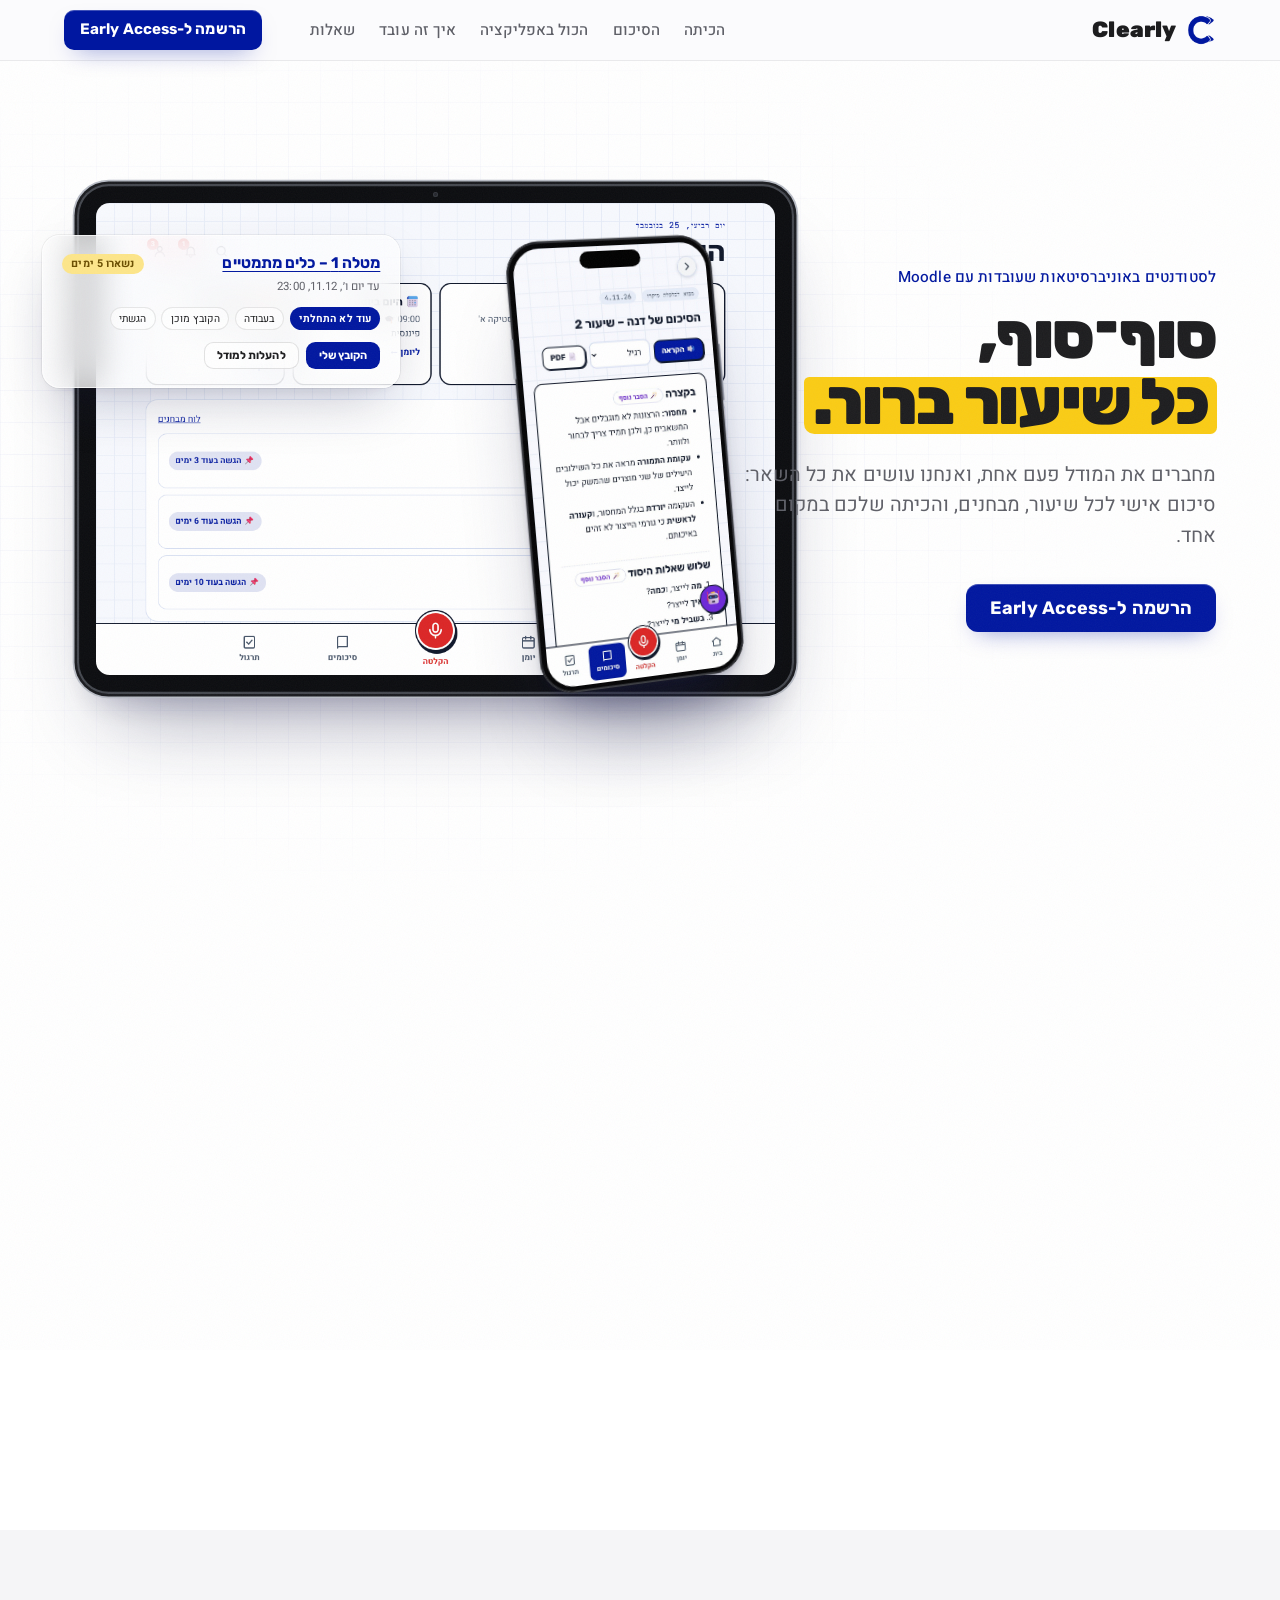
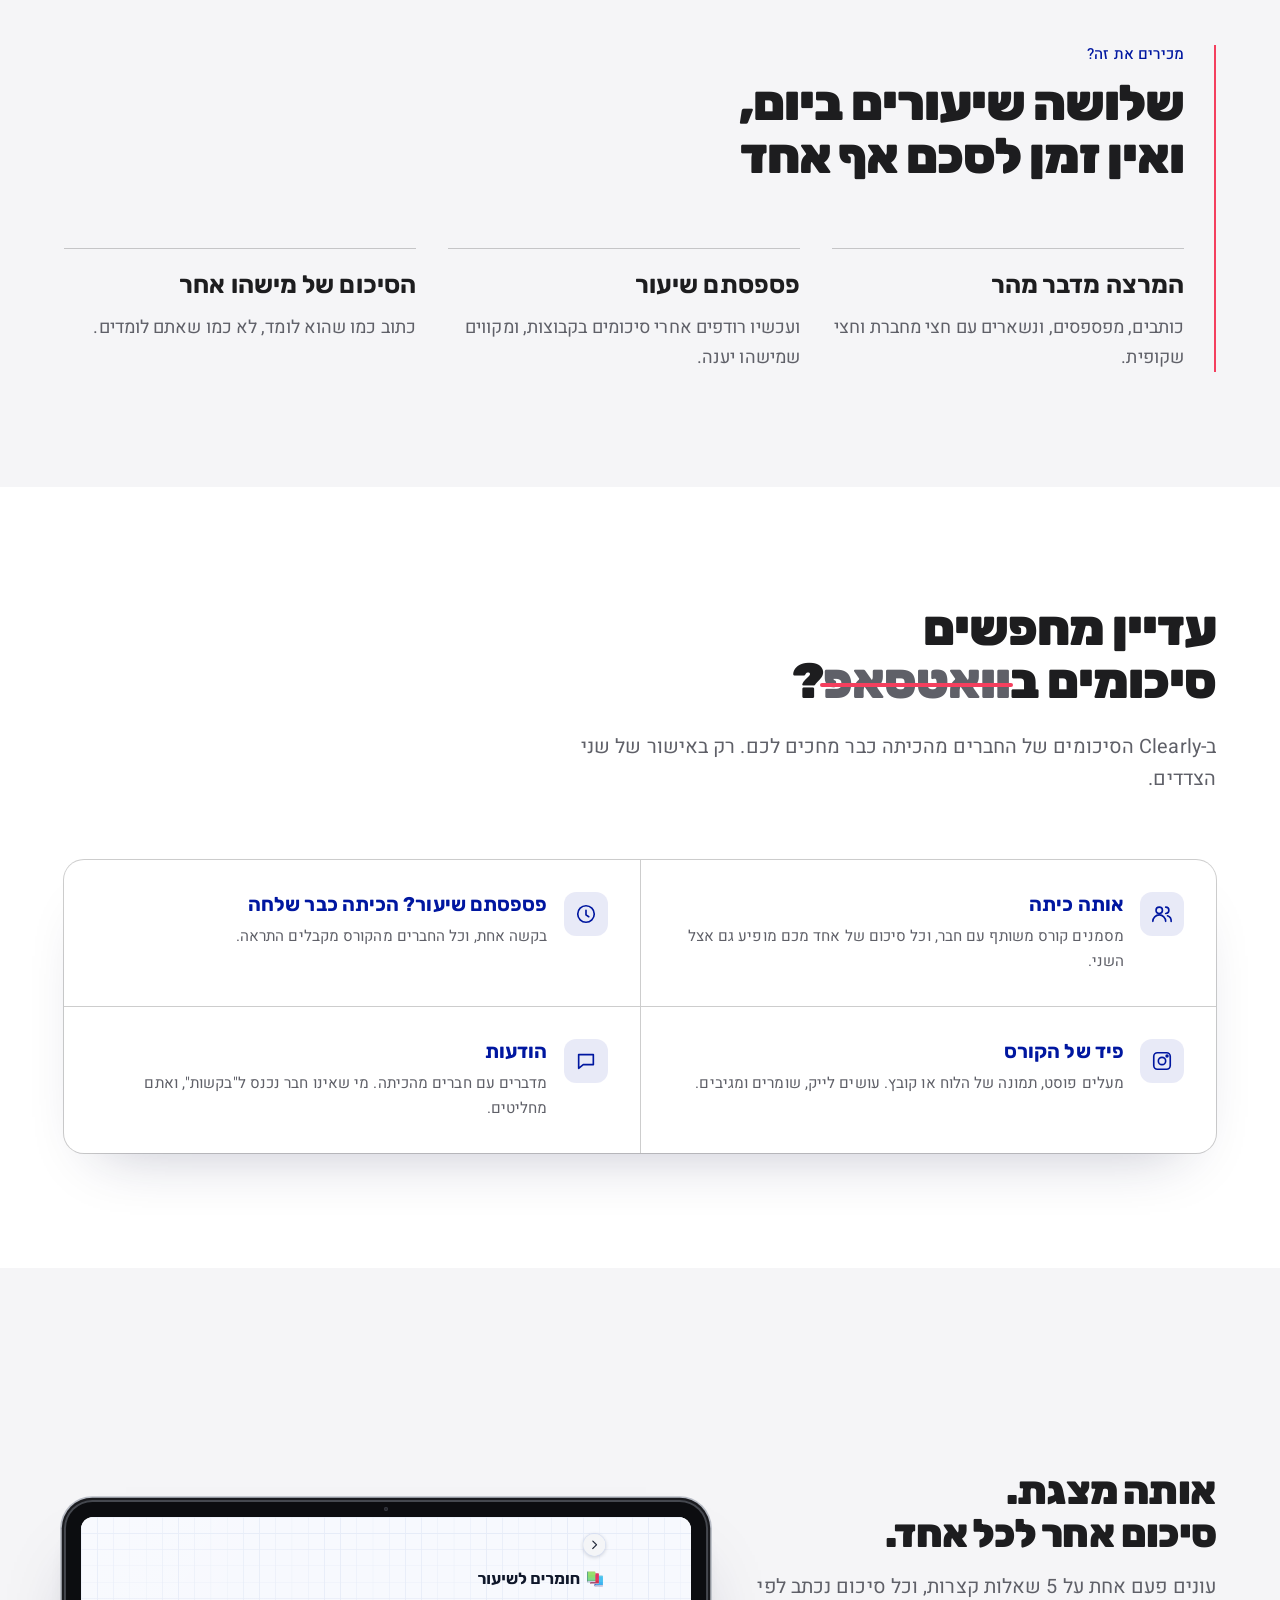
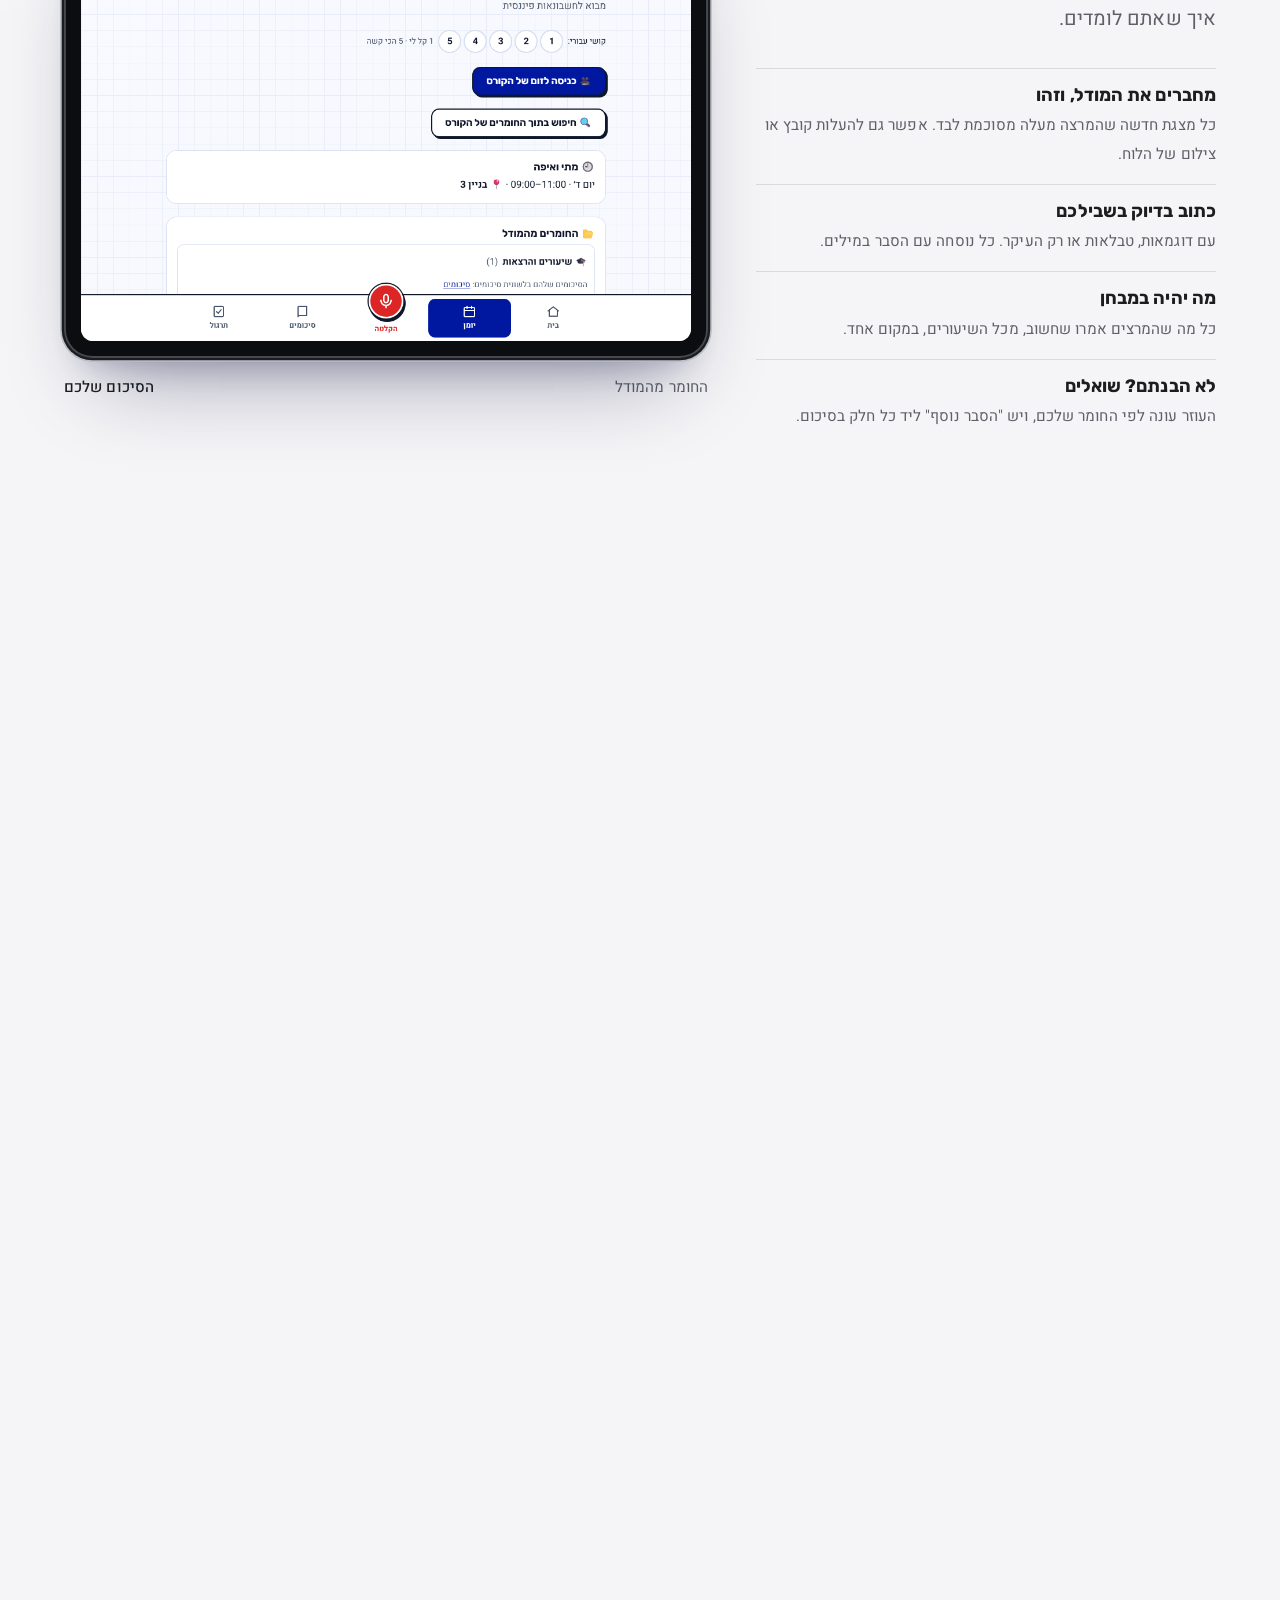
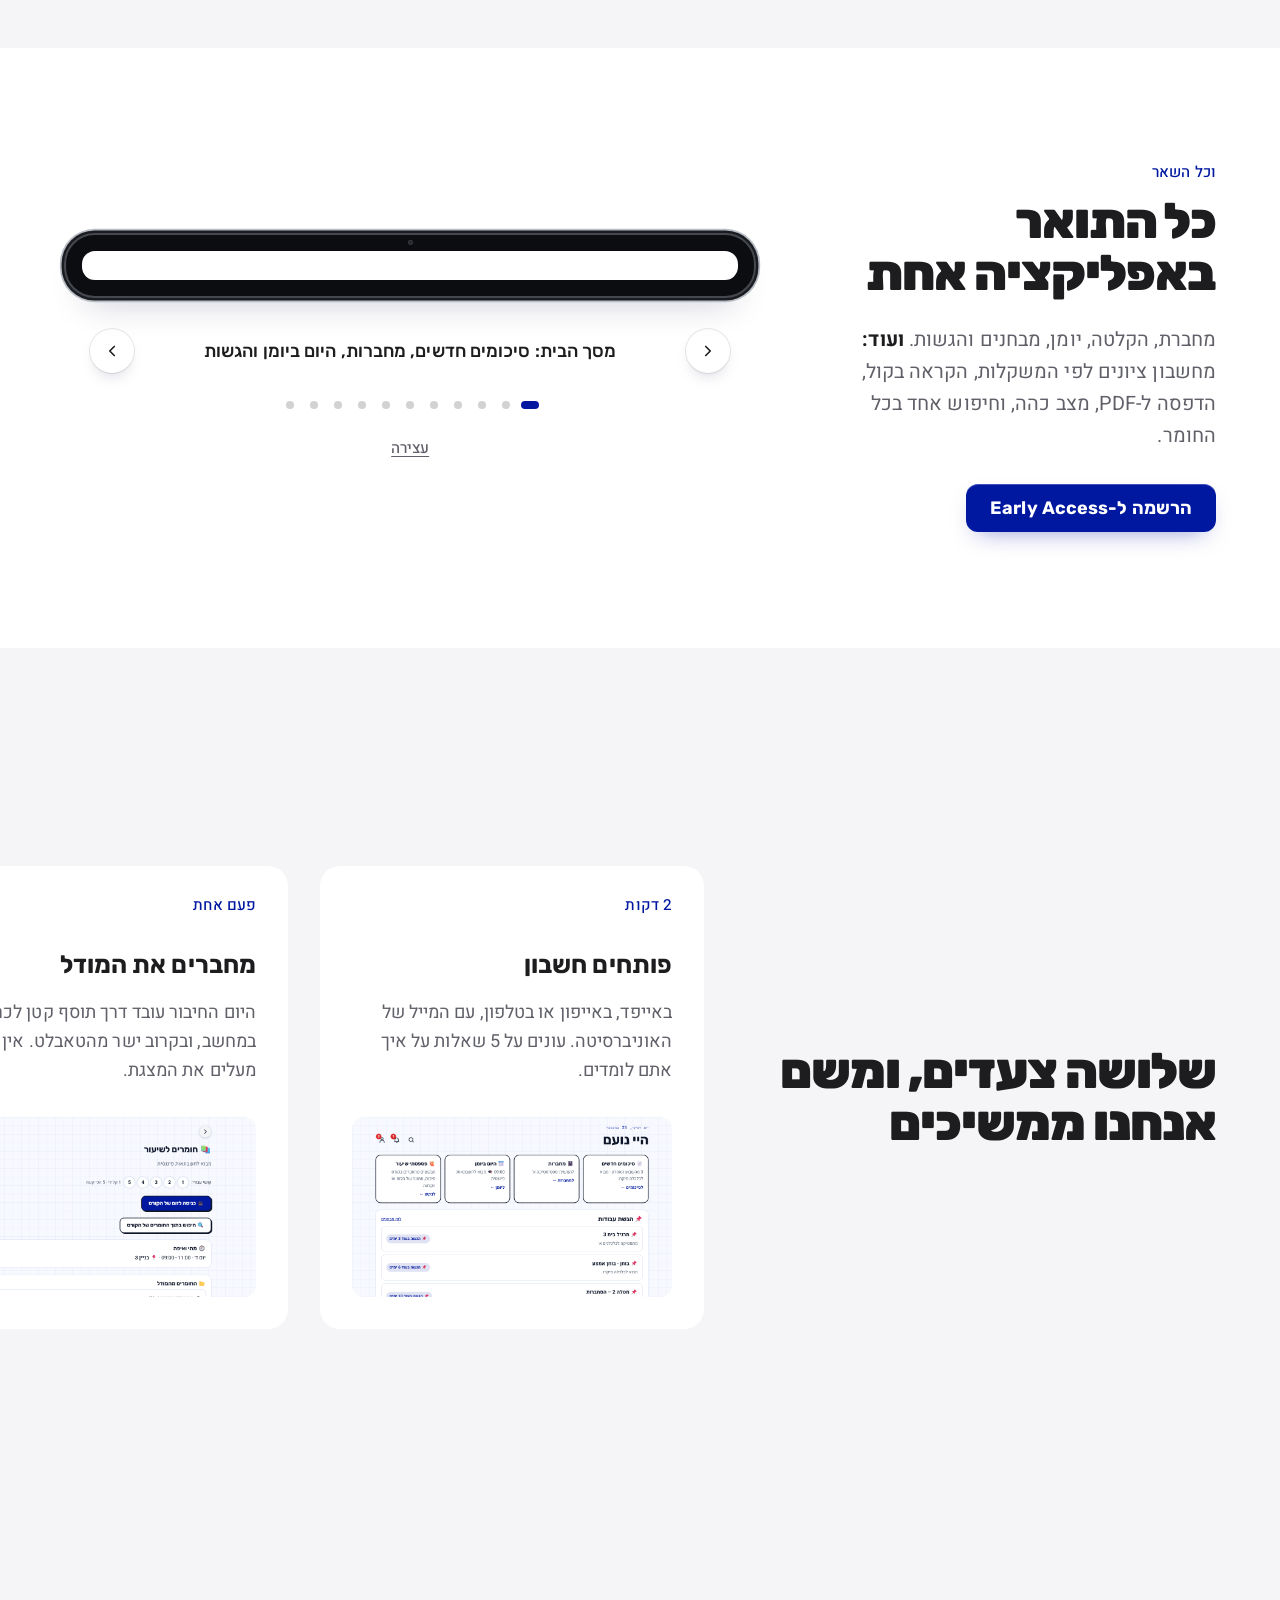
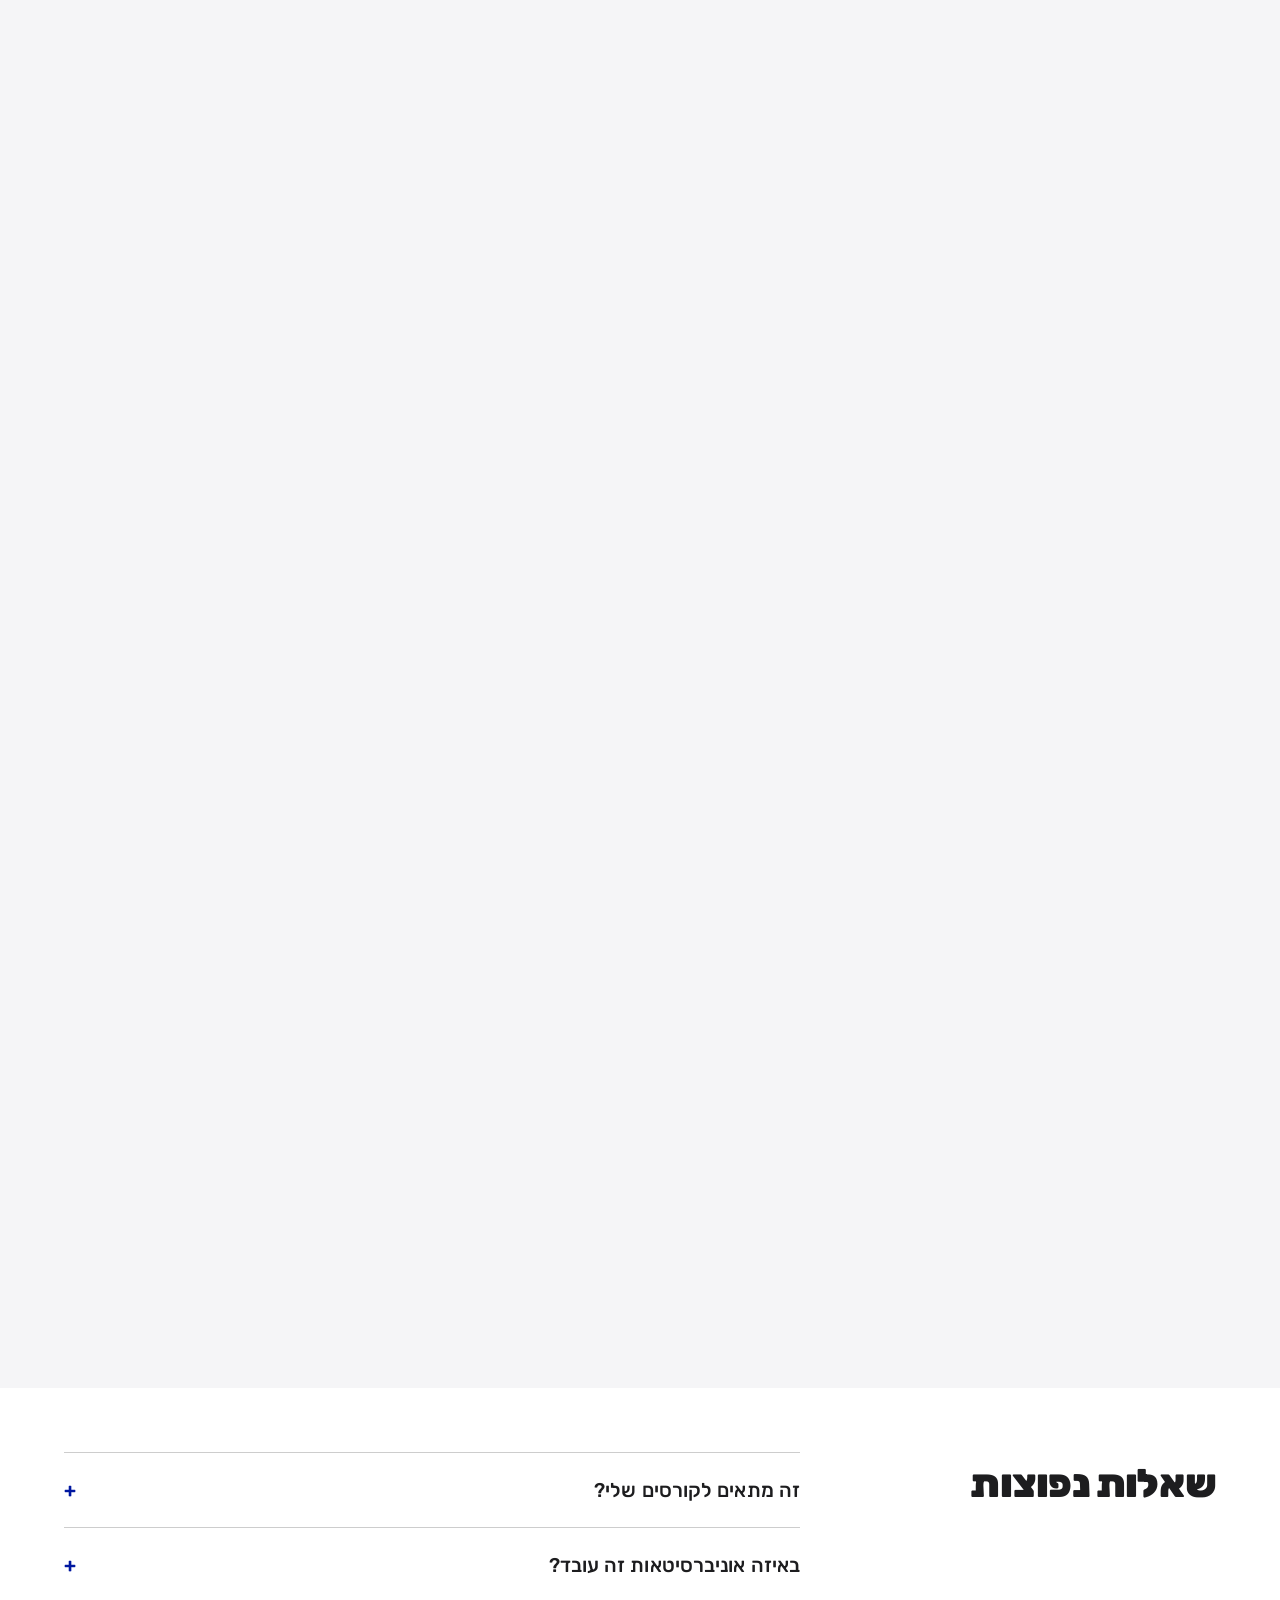
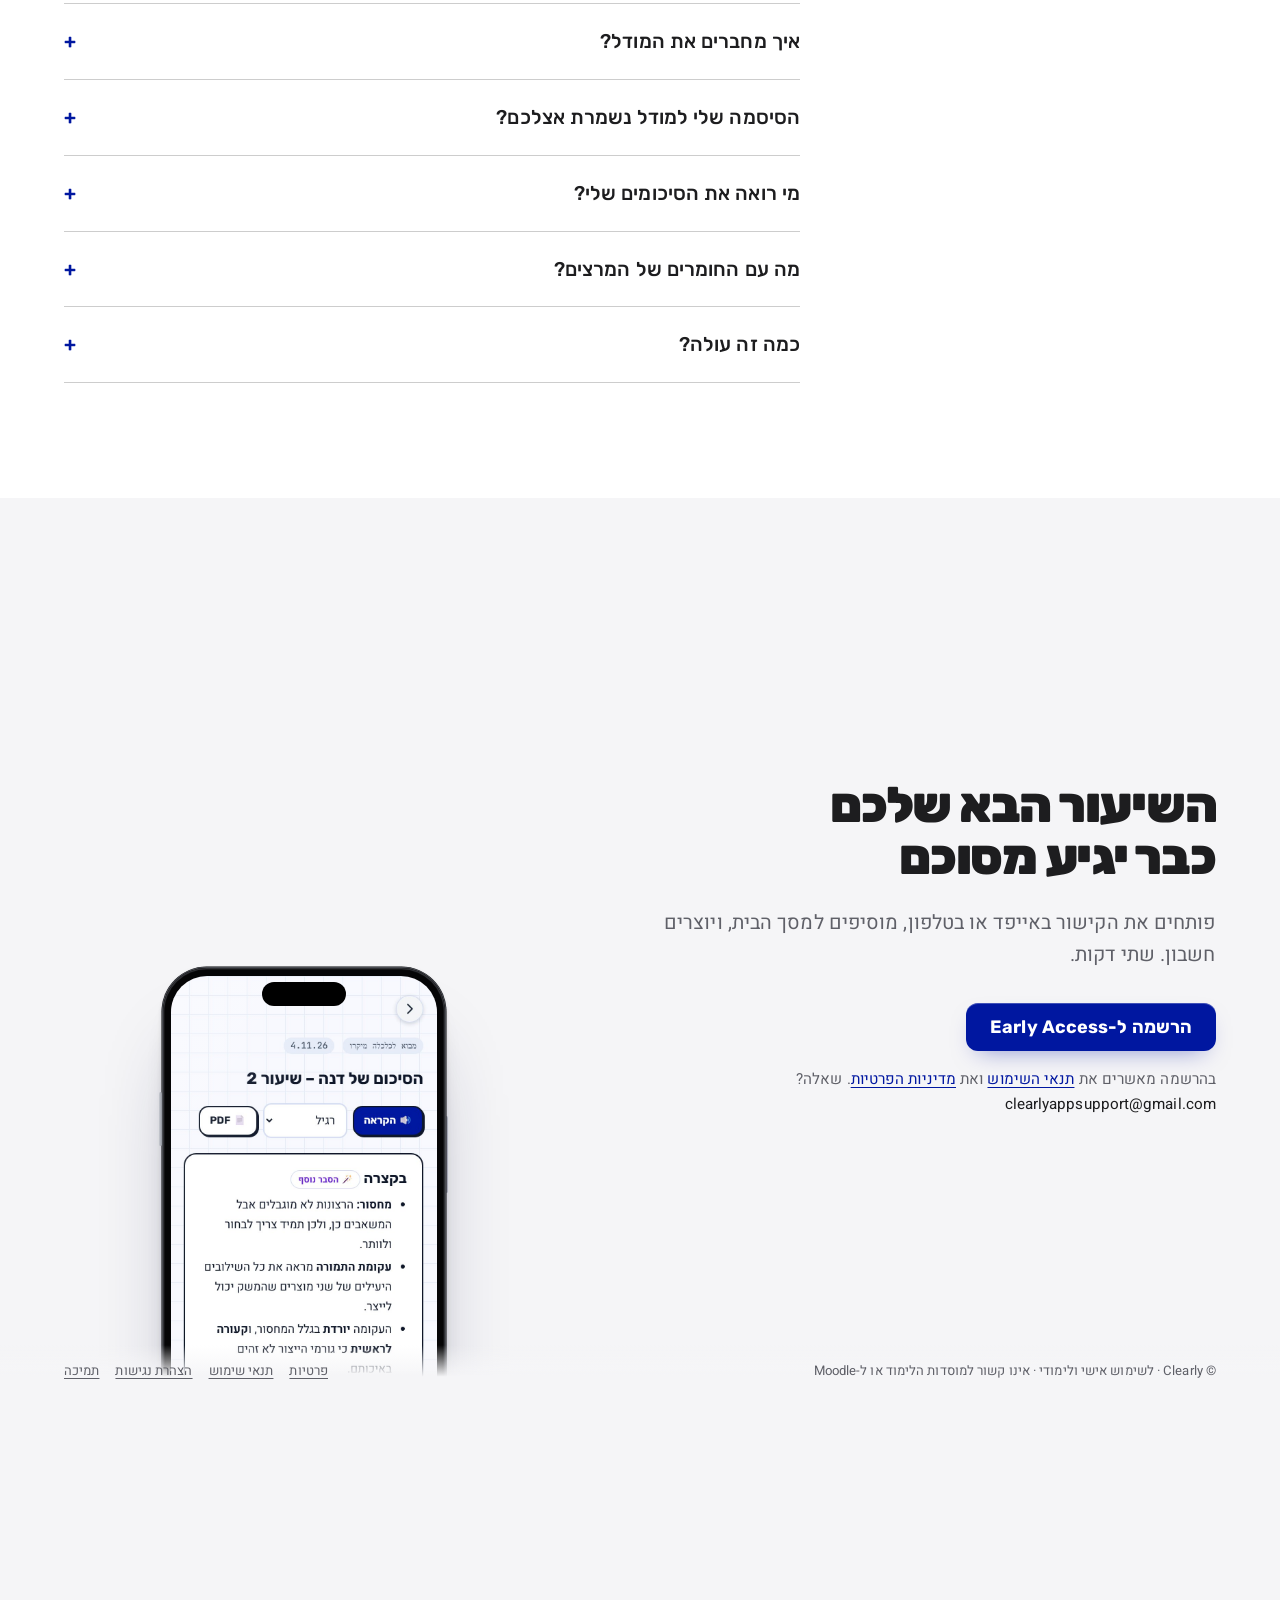
==== commit 2188dd6a: "Fix expired reset links landing on signup, friends-only list, consistent due-day counts, fresh site " ====
--- a/index.html
+++ b/index.html
@@ -33,7 +33,7 @@
     try {
       var loggedIn = !!localStorage.getItem("sikumon-auth");
       var fromLanding = /[?&]app=1/.test(location.search);
-      var fromMail = /access_token|error_description|type=recovery/.test(location.hash) || /[?&](code|token_hash|type)=/.test(location.search);
+      var fromMail = /access_token|error_description|error_code|type=recovery/.test(location.hash) || /[?&](code|token_hash|type|error|error_code|error_description)=/.test(location.search);
       var deepLink = location.hash && location.hash !== "#home";
       if (!loggedIn && !fromLanding && !fromMail && !deepLink) location.replace("welcome/");
     } catch (e) { /* בלי גישה לאחסון – נשארים באפליקציה */ }
@@ -47,7 +47,7 @@
         <img src="icons/logo-mark.png" alt="" width="32" height="32">
         <span>Clearly</span>
       </a>
-      <nav class="tabs" id="tabs"></nav>
+      <nav class="tabs" id="tabs" aria-label="ניווט ראשי"></nav>
       <p class="beta">גרסת בדיקה</p>
     </aside>
     <main id="view" tabindex="-1"></main>
--- a/styles.css
+++ b/styles.css
@@ -53,7 +53,10 @@
 .tabs a svg { width: 24px; height: 24px; flex: none; }
 .tabs a[aria-current="page"] { background: var(--blue); color: var(--on-blue); }
 .tabs a.rec-tab { color: var(--red); }
-.tabs a.rec-tab[aria-current="page"] { background: #DC2626; color: #fff; }
+.tabs a.rec-tab[aria-current="page"] { background: none; color: var(--red); }
+.tabs .rec-dot { display: grid; place-items: center; width: 40px; height: 40px; margin-inline-start: -8px; border-radius: 50%; background: #DC2626; color: #fff; box-shadow: 2px 2px 0 var(--ink); flex: none; }
+.tabs a.rec-tab .rec-dot svg { width: 22px; height: 22px; }
+.tabs a.rec-tab[aria-current="page"] .rec-dot { box-shadow: 0 0 0 3px var(--paper), 0 0 0 5px #DC2626; }
 .beta { margin-top: auto; font: 500 12px/1 var(--font-mono); color: var(--ink-soft); }
 main {
   min-width: 0; outline: none;
@@ -71,6 +74,9 @@
   .brand, .beta { display: none; }
   .tabs { grid-auto-flow: column; grid-auto-columns: 1fr; width: 100%; gap: 2px; }
   .tabs a { flex-direction: column; justify-content: center; gap: 2px; min-height: 54px; padding: 4px; font-size: 12px; }
+  .tabs a.rec-tab { justify-content: flex-end; }
+  .tabs .rec-dot { width: 60px; height: 60px; margin: -30px 0 0; border: 3px solid var(--paper); box-shadow: 0 0 0 2px var(--ink), 2px 4px 0 2px var(--ink); }
+  .tabs a.rec-tab .rec-dot svg { width: 30px; height: 30px; }
   main { padding-bottom: calc(var(--tabbar-h) + 32px + env(safe-area-inset-bottom, 0px)); }
 }
 
@@ -718,3 +724,201 @@
 /* כותרת ארוכה בלי רווחים (שם קובץ) לא מרחיבה את הדף בטלפון */
 .item .t, .item span { overflow-wrap: anywhere; }
 .sh-folder > summary { overflow-wrap: anywhere; }
+
+/* ---------- טיוטת הסרגל החדש (23.11.2026) ---------- */
+/* 💬 הודעות: כפתור קבוע בכל מסך */
+.dm-fab { position: fixed; z-index: 59; inset-inline-end: 16px; bottom: calc(var(--tabbar-h) + 40px + env(safe-area-inset-bottom, 0px)); width: 50px; height: 50px; display: grid; place-items: center; border-radius: 50%; border: 2px solid var(--ink); background: var(--blue); color: var(--on-blue); box-shadow: 3px 3px 0 var(--ink); }
+.dm-fab svg { width: 24px; height: 24px; }
+.dm-fab .dm-n { top: -4px; inset-inline-end: -4px; }
+@media (min-width: 821px) { .dm-fab { bottom: 92px; inset-inline-end: 28px; } }
+body.focus .dm-fab { display: none; }
+/* ראשי: 4 ריבועים (גם בטלפון – 2 על 2) */
+.quad { display: grid; grid-template-columns: repeat(2, minmax(0, 1fr)); gap: 12px; }
+.quad > a.card { text-decoration: none; color: inherit; display: grid; gap: 6px; align-content: start; padding: 16px; }
+.quad .go { color: var(--blue); font-weight: 700; margin-top: auto; }
+@media (min-width: 900px) { .quad { grid-template-columns: repeat(4, minmax(0, 1fr)); } }
+.tool .tool-n { position: absolute; top: 2px; inset-inline-end: 2px; min-width: 18px; height: 18px; padding: 0 5px; border-radius: 999px; background: var(--red); color: #fff; font: 700 11px/18px var(--font-body); text-align: center; }
+.page-top { gap: 8px; }
+a.back-btn { text-decoration: none; }
+
+/* סיכומים/תרגול: ריבועים קטנים כמו בראשי */
+.quad.quad-top > a.card { border-width: 2.5px; }
+.quad.quad-3 { grid-template-columns: repeat(3, minmax(0, 1fr)); }
+@media (min-width: 900px) { .quad.quad-top { grid-template-columns: repeat(2, minmax(0, 1fr)); } }
+/* ---------- גם במחשב: הסרגל למטה, כמו בטלפון ---------- */
+.app { grid-template-columns: 1fr; }
+.side { position: fixed; inset: auto 0 0 0; height: auto; z-index: 20; border-left: 0; border-top: 2px solid var(--ink);
+  padding: 6px max(8px, env(safe-area-inset-right, 0px)) calc(6px + env(safe-area-inset-bottom, 0px)) max(8px, env(safe-area-inset-left, 0px)); flex-direction: row; gap: 0; }
+.brand, .beta { display: none; }
+.tabs { grid-auto-flow: column; grid-auto-columns: 1fr; width: 100%; max-width: 720px; margin-inline: auto; gap: 2px; }
+.tabs a { flex-direction: column; justify-content: center; gap: 2px; min-height: 54px; padding: 4px; font-size: 13px; }
+.tabs a.rec-tab { justify-content: flex-end; }
+.tabs .rec-dot { width: 60px; height: 60px; margin: -30px 0 0; border: 3px solid var(--paper); box-shadow: 0 0 0 2px var(--ink), 2px 4px 0 2px var(--ink); }
+.tabs a.rec-tab .rec-dot svg { width: 30px; height: 30px; }
+main { padding-bottom: calc(var(--tabbar-h) + 40px + env(safe-area-inset-bottom, 0px)); }
+.side .hide-phone { display: none; }
+.dm-fab { bottom: calc(var(--tabbar-h) + 40px + env(safe-area-inset-bottom, 0px)); }
+.ai-fab { bottom: calc(var(--tabbar-h) + 40px + env(safe-area-inset-bottom, 0px)); }
+.toast { bottom: calc(var(--tabbar-h) + 40px + env(safe-area-inset-bottom, 0px)); }
+@media (min-width: 1025px) and (hover: hover) and (pointer: fine) { .side { height: auto; } }
+.dm-fab { inset-inline-end: 16px; }
+.ai-fab { inset-inline-start: 16px; inset-inline-end: auto; }
+
+/* ---------- 25.11.2026: 4 השינויים הקטנים ---------- */
+/* כפתור חזרה עגול: עיגול בהיר וחץ כהה שפונה ימינה (כמו באינסטגרם, 25.11.2026) */
+:root { --back-bg: #F4F5F7; --back-fg: #1F2937; }
+@media (prefers-color-scheme: dark) { :root:not([data-theme="light"]) { --back-bg: #374151; --back-fg: #F3F4F6; } }
+:root[data-theme="dark"] { --back-bg: #374151; --back-fg: #F3F4F6; }
+.back-btn.round { width: 40px; height: 40px; min-height: 40px; padding: 0; justify-content: center; border: 0; border-radius: 50%; background: var(--back-bg); color: var(--back-fg); box-shadow: 0 1px 4px rgba(15,23,42,.18); }
+.back-btn.round svg { width: 22px; height: 22px; fill: none; stroke: currentColor; stroke-width: 2.2; stroke-linecap: round; stroke-linejoin: round; }
+.back-btn.round:hover { background: var(--blue); color: #fff; }
+.pill-link { display: inline-flex; align-items: center; gap: 4px; min-height: 36px; padding: 4px 12px; border: 1.5px solid var(--line); border-radius: 999px; background: var(--paper); color: var(--ink); font-size: 14px; font-weight: 600; text-decoration: none; }
+.pill-link:hover { border-color: var(--blue); }
+/* בבית עד 4 צבעים: כחול, שחור/לבן, אדום (הקלטה/התראה) – התאריך כחול במקום ורוד */
+.eyebrow { color: var(--blue); }
+
+/* ---------- 25.11.2026: תיקונים אחרי הבודק ---------- */
+/* בבית עד 4 צבעים: כחול, שחור/לבן, אפור, ואדום רק לדחוף */
+.home-page .cd, .home-page .cd.warm { background: color-mix(in srgb, var(--blue) 12%, transparent); color: var(--blue); }
+.home-page .chip.new { background: var(--blue); color: #fff; }
+.home-page .notice { border-right-color: var(--blue); }
+.home-page .av:not(.av-img) { background: var(--blue) !important; color: #fff; }
+:root[data-theme="dark"] .home-page .cd, :root[data-theme="dark"] .home-page .cd.warm { color: #93B4FF; }
+@media (prefers-color-scheme: dark) { :root:not([data-theme="light"]) .home-page .cd, :root:not([data-theme="light"]) .home-page .cd.warm { color: #93B4FF; } }
+/* נגן הפודקאסט ובר הסימון מעל הסרגל התחתון גם במחשב (אין יותר סרגל צד) */
+@media (min-width: 821px) {
+  .pod-bar { bottom: calc(var(--tabbar-h) + 14px + env(safe-area-inset-bottom, 0px)); inset-inline-start: 12px; }
+  .sel-bar { bottom: calc(var(--tabbar-h) + 18px + env(safe-area-inset-bottom, 0px)); }
+}
+/* העיגול הבהיר בולט מהרקע: מסגרת עדינה + צל (25.11.2026) */
+.back-btn.round { border: 1px solid var(--line); box-shadow: 0 2px 6px rgba(15,23,42,.16); }
+/* כשנגן הפודקאסט פתוח – 💬 עולה מעליו, כמו כפתור ה-AI */
+body:has(.pod-bar) .dm-fab { bottom: calc(var(--tabbar-h) + 90px + env(safe-area-inset-bottom, 0px)); }
+@media (min-width: 821px) { body:has(.pod-bar) .dm-fab { bottom: calc(var(--tabbar-h) + 90px); } }
+
+/* ---------- 25.11.2026 (סבב 2): פרופיל, התראות, חיפוש, התקנה באייפון ---------- */
+/* מונה על אייקון הפרופיל – התראות של חברים */
+.bell-x { position: absolute; top: 2px; left: 2px; min-width: 18px; height: 18px; padding: 0 4px; border-radius: 999px; background: var(--red); color: #fff; font: 700 11px/18px var(--font-body); text-align: center; }
+/* התמונה בפרופיל היא כפתור */
+.ava-btn { position: relative; padding: 0; border: 0; background: none; border-radius: 50%; cursor: pointer; flex: none; }
+.ava-btn:focus-visible { outline: 3px solid var(--blue); outline-offset: 3px; }
+.ava-cam { position: absolute; bottom: -2px; inset-inline-start: -2px; width: 28px; height: 28px; display: grid; place-items: center; border-radius: 50%; background: var(--paper); border: 1.5px solid var(--line); font-size: 14px; box-shadow: 0 1px 3px rgba(15,23,42,.2); }
+/* התקנה באייפון/אייפד – גדול ובולט בדף החיבור */
+.ios-install { display: grid; gap: 10px; border: 2.5px solid var(--blue); }
+.ios-install h2 { font-size: clamp(22px, 4vw, 28px); margin: 0; }
+.ios-install .big-steps li { font-size: 18px; }
+/* חברים בפרופיל: כשצר – הכפתורים יורדים שורה, והשם נשאר קריא */
+/* שורת חבר – שורה אחת (כמו שגיא ביקש); רק בשורה עם "אישור / לא עכשיו" הכפתורים יורדים שורה כשצר */
+#profFriends .item { flex-wrap: wrap; }
+#profFriends .item > a:not(.btn) { min-width: 140px !important; }  /* גובר על min-width:0 שבתוך הקוד */
+/* שורת חבר (🎓 + 💬) – תמיד שורה אחת */
+#profFriends .item:has([data-share]), #friendsOnly .item { flex-wrap: nowrap; }
+#profFriends .item:has([data-share]) > a:not(.btn) { min-width: 0 !important; }
+
+/* ---------- 25.11.2026 (סבב 3): פרופיל וחברים, הודעות ---------- */
+.card-t .prof-n { font-size: 12px; vertical-align: middle; }
+/* שורת הכותרת בשיחה: השם + חץ קטן לחסימה/דיווח */
+.dm-head { display: flex; align-items: center; gap: 6px; }
+.more-wrap { position: relative; }
+.more-btn { width: 32px; height: 32px; display: grid; place-items: center; padding: 0; border: 1px solid var(--line); border-radius: 50%; background: var(--paper); color: var(--ink); cursor: pointer; }
+.more-btn svg { width: 18px; height: 18px; fill: none; stroke: currentColor; stroke-width: 2.4; stroke-linecap: round; stroke-linejoin: round; }
+.more-btn[aria-expanded="true"] svg { transform: rotate(180deg); }
+.more-menu { position: absolute; z-index: 30; top: calc(100% + 6px); inset-inline-end: 0; display: grid; min-width: 150px; padding: 6px; background: var(--paper); border: 1.5px solid var(--line); border-radius: 12px; box-shadow: 0 8px 24px rgba(15,23,42,.18); }
+.more-menu button, .msg-menu button { text-align: start; padding: 10px 12px; border: 0; border-radius: 8px; background: none; color: var(--ink); font: inherit; font-size: 15px; cursor: pointer; }
+.more-menu button:hover, .more-menu button:focus-visible, .msg-menu button:hover, .msg-menu button:focus-visible { background: var(--grid); outline: none; }
+/* תפריט להודעה */
+.msg-menu { position: fixed; z-index: 90; display: grid; min-width: 170px; padding: 6px; background: var(--paper); border: 1.5px solid var(--line); border-radius: 14px; box-shadow: 0 10px 30px rgba(15,23,42,.22); }
+.bubble { transition: transform .15s; -webkit-touch-callout: none; }
+.bubble:focus-visible { outline: 3px solid var(--blue); outline-offset: 2px; }
+.bubble .quote { display: block; margin-bottom: 4px; padding: 4px 8px; border-inline-start: 3px solid currentColor; border-radius: 6px; background: color-mix(in srgb, currentColor 12%, transparent); font-size: 13px; opacity: .85; white-space: nowrap; overflow: hidden; text-overflow: ellipsis; }
+.reply-bar { display: flex; align-items: center; justify-content: space-between; gap: 8px; padding: 6px 10px; border-inline-start: 3px solid var(--blue); border-radius: 8px; background: var(--grid); }
+.reply-bar b { display: inline-block; max-width: 60vw; vertical-align: bottom; white-space: nowrap; overflow: hidden; text-overflow: ellipsis; }
+.hint-msg { margin: 0; }
+/* בטלפון/טאבלט: לחיצה ארוכה על הודעה לא בוחרת טקסט (יש "העתקה" בתפריט) */
+@media (hover: none) { .bubble[data-i] { -webkit-user-select: none; user-select: none; } }
+/* שורת חבר בטלפון צר: כפתורי 🎓/💬 קומפקטיים, כדי שיישאר מקום לשם (לא נשבר באמצע מילה) */
+@media (max-width: 480px) { #profFriends .item:has([data-share]) > .btn { min-width: 0; min-height: 40px; padding: 4px 8px; } }
+#profFriends .item a:not(.btn), #profNotes .item { overflow-wrap: anywhere; }  /* מילה ארוכה מאוד נשברת; מילים רגילות נכנסות ברוחב שנשאר */
+/* מרווח בין העיגול האדום של ההקלטה למילה "הקלטה" */
+.tabs a.rec-tab .rec-dot + span { margin-top: 6px; }
+
+/* ---------- 25.11.2026: כרטיס הפרופיל לפי העיצוב של גיא ---------- */
+.prof2 { display: grid; gap: 14px; padding: 20px; }
+.prof2-top { display: flex; align-items: center; gap: 14px; }
+.prof2-id { display: flex; flex-direction: column; gap: 2px; min-width: 0; }
+.prof2-id h1 { font-size: 18px; }
+.prof2-id span { font-size: 14px; color: var(--ink-soft); }
+.prof2-bio { margin: 0; }
+.prof2-actions { display: flex; align-items: center; gap: 10px; }
+.prof2-spacer { flex: 1; }
+.sq-btn { width: 44px; height: 44px; flex: none; display: grid; place-items: center; padding: 0; border: 2px solid var(--ink); border-radius: 12px; background: var(--paper); color: var(--ink); box-shadow: 3px 3px 0 var(--ink); font-size: 22px; text-decoration: none; cursor: pointer; }
+.sq-btn.blue { background: var(--blue); }
+.sq-btn svg { width: 24px; height: 24px; fill: #fff; }
+.sq-btn:focus-visible { outline: 3px solid var(--blue); outline-offset: 3px; }
+
+/* ---------- 25.11.2026: פרופיל בסגנון תמונה גדולה ---------- */
+.hero-page { position: relative; gap: 0; }
+.phero { position: relative; min-height: 450px; overflow: hidden; background: #0B1120; color: #fff; border-radius: 24px; display: flex; flex-direction: column; justify-content: flex-end; }
+.phero.nophoto { background: linear-gradient(160deg, #2A3FD0 0%, #0017A0 55%, #0B1140 100%); }
+.phero-img { position: absolute; inset: 0; width: 100%; height: 100%; object-fit: cover; }
+.phero-center { position: relative; z-index: 1; flex: 1; display: flex; flex-direction: column; align-items: center; justify-content: center; gap: 14px; padding: 72px 16px 8px; }
+.phero-initial { width: 160px; height: 160px; border-radius: 50%; background: rgba(255,255,255,.14); display: grid; place-items: center; font: 900 76px var(--font-display); }
+.phero-add { min-height: 36px; padding: 0 18px; border-radius: 999px; border: 1.5px solid rgba(255,255,255,.6); background: rgba(255,255,255,.12); color: #fff; font: 700 14px var(--font-body); cursor: pointer; }
+.phero-shade { position: absolute; inset: auto 0 0 0; height: 230px; background: linear-gradient(to bottom, rgba(11,17,32,0) 0%, rgba(11,17,32,.55) 55%, rgba(11,17,32,.85) 100%); pointer-events: none; }
+.phero-top { position: absolute; z-index: 2; top: 16px; inset-inline-end: 16px; display: flex; gap: 8px; }
+.phero-circ { width: 40px; height: 40px; display: grid; place-items: center; padding: 0; border: 0; border-radius: 50%; background: rgba(100,116,139,.55); color: #fff; cursor: pointer; text-decoration: none; -webkit-backdrop-filter: blur(6px); backdrop-filter: blur(6px); }
+.phero-circ svg { width: 21px; height: 21px; }
+.phero-bottom { position: relative; z-index: 1; padding: 0 16px 40px; display: flex; align-items: flex-end; justify-content: space-between; gap: 12px; }
+.phero-info { min-width: 0; flex: 1; }
+.phero-info p { overflow-wrap: anywhere; }
+.phero-info h1 { color: #fff; font: 900 clamp(26px, 7vw, 34px)/1.1 var(--font-display); margin: 0 0 6px; overflow-wrap: anywhere; }
+.phero-info p { margin: 0; color: #E2E8F0; font-size: 15px; }
+.phero-uni { display: flex; align-items: center; gap: 4px; margin-top: 2px !important; }
+.phero-uni svg { width: 16px; height: 16px; flex: none; }
+.phero-actions { display: grid; gap: 10px; flex: none; }
+.phero-btn { min-width: 124px; height: 40px; box-sizing: border-box; padding: 0 12px; display: flex; align-items: center; justify-content: center; gap: 6px; border: 0; border-radius: 12px; background: #fff; color: #0F172A; font: 700 15px var(--font-body); text-decoration: none; cursor: pointer; white-space: nowrap; }
+.phero-btn.blue { background: #0017A0; color: #fff; }
+.phero-btn svg { width: 16px; height: 16px; }
+.phero-btn:focus-visible, .phero-circ:focus-visible, .phero-add:focus-visible { outline: 3px solid #fff; outline-offset: 2px; }
+.phero-sheet { position: relative; margin-top: -24px; padding-top: 20px; background: var(--bg); border-radius: 28px 28px 0 0; display: grid; gap: 18px; }
+.prof-bio { margin: 0; }
+.pstats { background: var(--paper); border-radius: 22px; padding: 16px 18px; display: grid; gap: 10px; box-shadow: 0 2px 10px rgba(15,23,42,.06); }
+.pstats p { margin: 0; font-weight: 500; }
+.plock { text-align: center; display: grid; justify-items: center; gap: 8px; padding: 24px 18px; background: var(--paper); border: 1.5px dashed var(--line); border-radius: 22px; }
+.plock h2 { font-size: 20px; }
+.plock p { margin: 0; }
+.plock-ico { width: 64px; height: 64px; border: 2px solid var(--ink); border-radius: 50%; display: grid; place-items: center; }
+.plock-ico svg { width: 30px; height: 30px; }
+/* כפתור החזרה הכללי – עגול ושקוף, על התמונה */
+.hero-page > .back-btn.round { position: absolute; z-index: 3; top: 16px; inset-inline-start: 16px; border: 0; background: rgba(100,116,139,.55); color: #fff; box-shadow: none; -webkit-backdrop-filter: blur(6px); backdrop-filter: blur(6px); }
+@media (max-width: 820px) {
+  /* בטלפון: התמונה מקצה לקצה ועד למעלה */
+  .phero { margin: calc(-28px - env(safe-area-inset-top, 0px)) calc(-1 * max(20px, env(safe-area-inset-right, 0px))) 0; border-radius: 0; min-height: calc(450px + env(safe-area-inset-top, 0px)); }
+  .phero-top { top: calc(16px + env(safe-area-inset-top, 0px)); }
+  .hero-page > .back-btn.round { top: -12px; inset-inline-start: -4px; }   /* ה-safe-area כבר בתוך ה-padding של main */
+  .hero-page { max-width: none !important; }   /* אייפד לאורך: התמונה עד הקצה */
+}
+/* מסך התאמת התמונה */
+.padj { position: fixed; inset: 0; z-index: 200; background: #0B1120; color: #fff; display: grid; justify-items: center; align-content: start; gap: 16px; padding: calc(16px + env(safe-area-inset-top, 0px)) 16px 24px; overflow: auto; }
+.padj-bar { width: min(420px, 100%); display: flex; align-items: center; justify-content: space-between; }
+.padj-bar h2 { font-size: 18px; color: #fff; }
+.padj-txt { min-height: 44px; padding: 0 16px; border: 1.5px solid rgba(255,255,255,.45); border-radius: 12px; background: transparent; color: #fff; font: 700 15px var(--font-body); cursor: pointer; }
+.padj-bar .padj-txt { border: 0; }
+.padj-save { min-height: 44px; padding: 0 20px; border: 0; border-radius: 12px; background: #fff; color: #0F172A; font: 700 15px var(--font-body); cursor: pointer; }
+.padj-frame { position: relative; width: min(330px, 100%); aspect-ratio: 390 / 450; overflow: hidden; outline: 2px solid #fff; border-radius: 4px; background: #1F2937; touch-action: none; cursor: grab; }
+.padj-frame img { position: absolute; max-width: none; user-select: none; -webkit-user-select: none; pointer-events: none; }
+.padj-name { position: absolute; inset-inline-start: 14px; bottom: 20px; font: 900 24px var(--font-display); pointer-events: none; }
+.padj-hint { margin: 0; color: #CBD5E1; font-size: 14px; text-align: center; }
+.padj-zoom { width: min(330px, 100%); display: grid; gap: 8px; font-weight: 700; }
+.padj-zoom span { display: flex; justify-content: space-between; }
+.padj-zoom input { width: 100%; accent-color: #fff; }
+.pstats .chip, .prof-bio .chip { font-family: var(--font-body); letter-spacing: 0; text-transform: none; font-size: 13px; font-weight: 700; }
+/* התמונה: בטלפון ממלאת את הכותרת; במחשב/אייפד (רחב יותר מהתמונה) – כל התמונה במרכז, על רקע מטושטש שלה */
+.phero-blur { display: none; }
+@media (min-width: 600px) {
+  .phero-blur { display: block; filter: blur(22px) brightness(.7); transform: scale(1.15); }
+  .phero-main { object-fit: contain; }
+}
+/* "רק החברים": שורה אחת, כפתורים קומפקטיים בטלפון צר */
+#friendsOnly .item > a:not(.btn) { min-width: 0 !important; overflow-wrap: anywhere; }
+@media (max-width: 480px) { #friendsOnly .item > .btn { min-width: 0; min-height: 40px; padding: 4px 8px; } }
